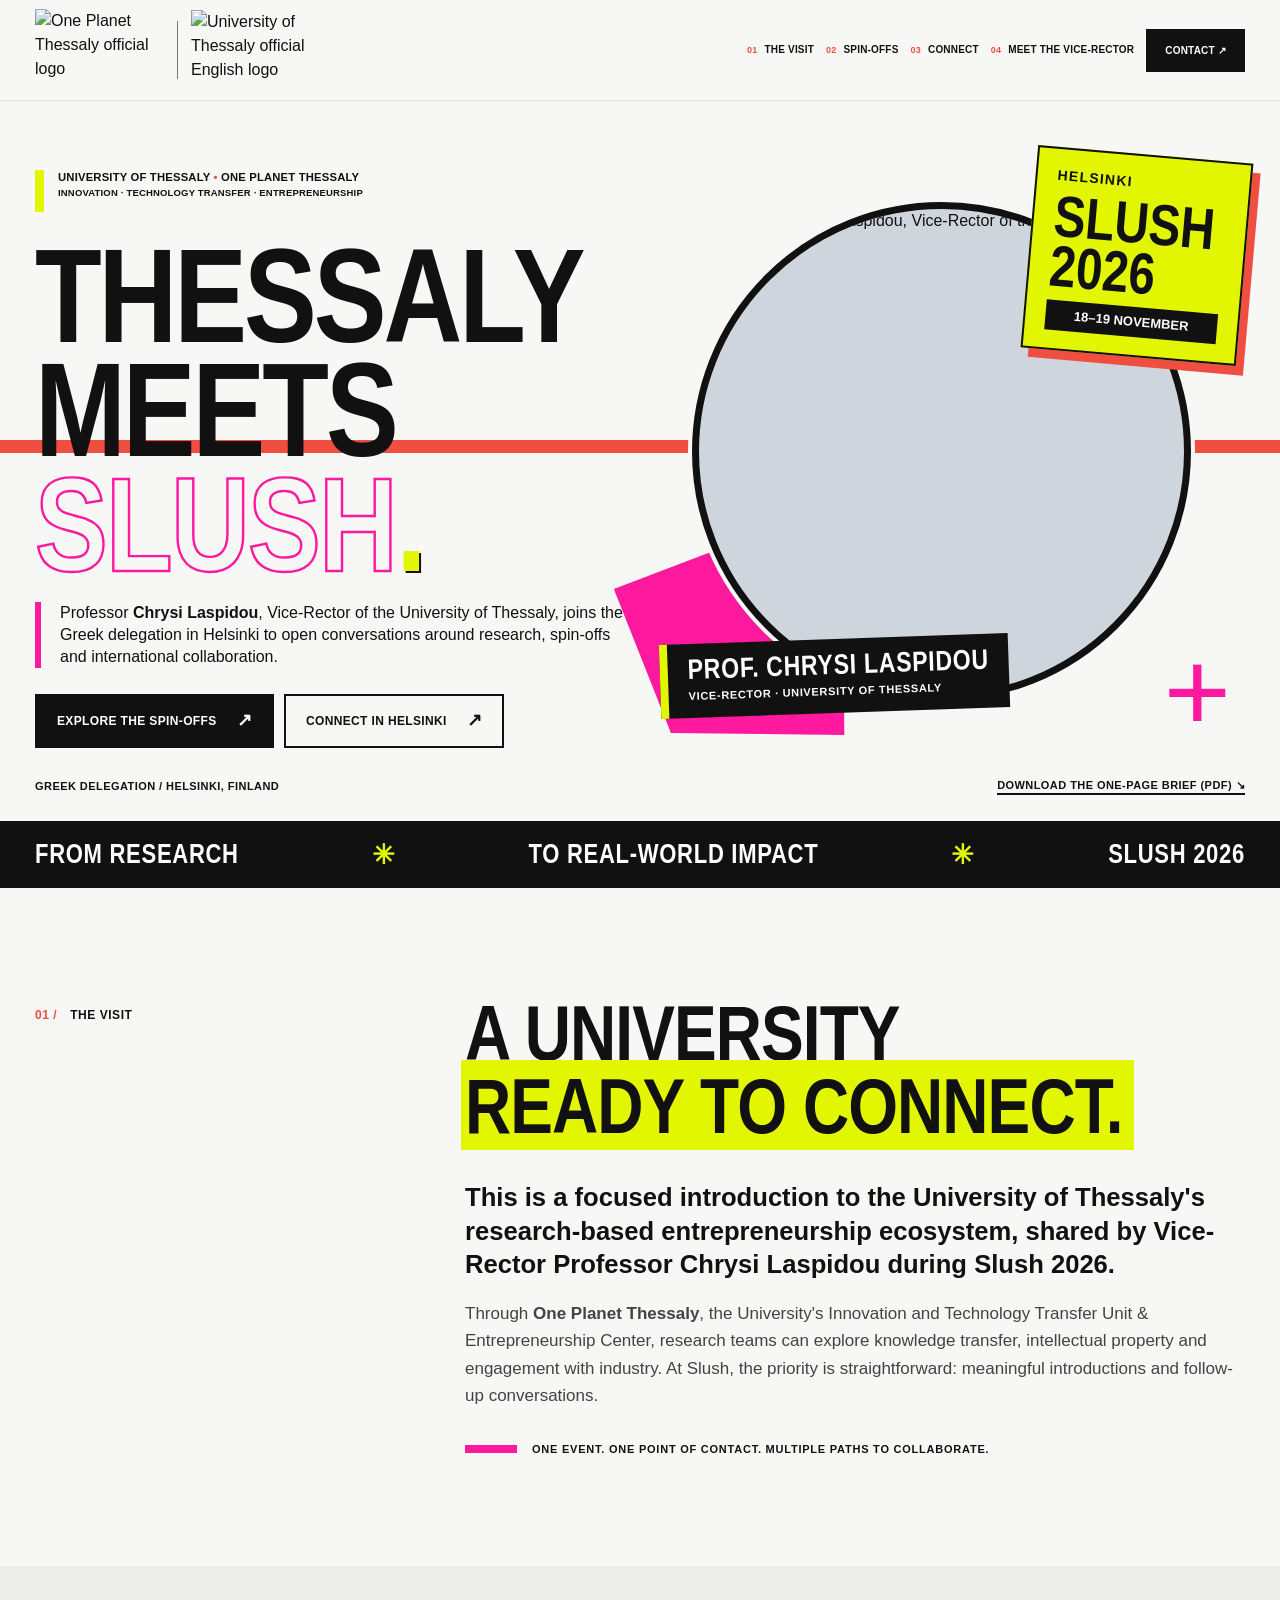
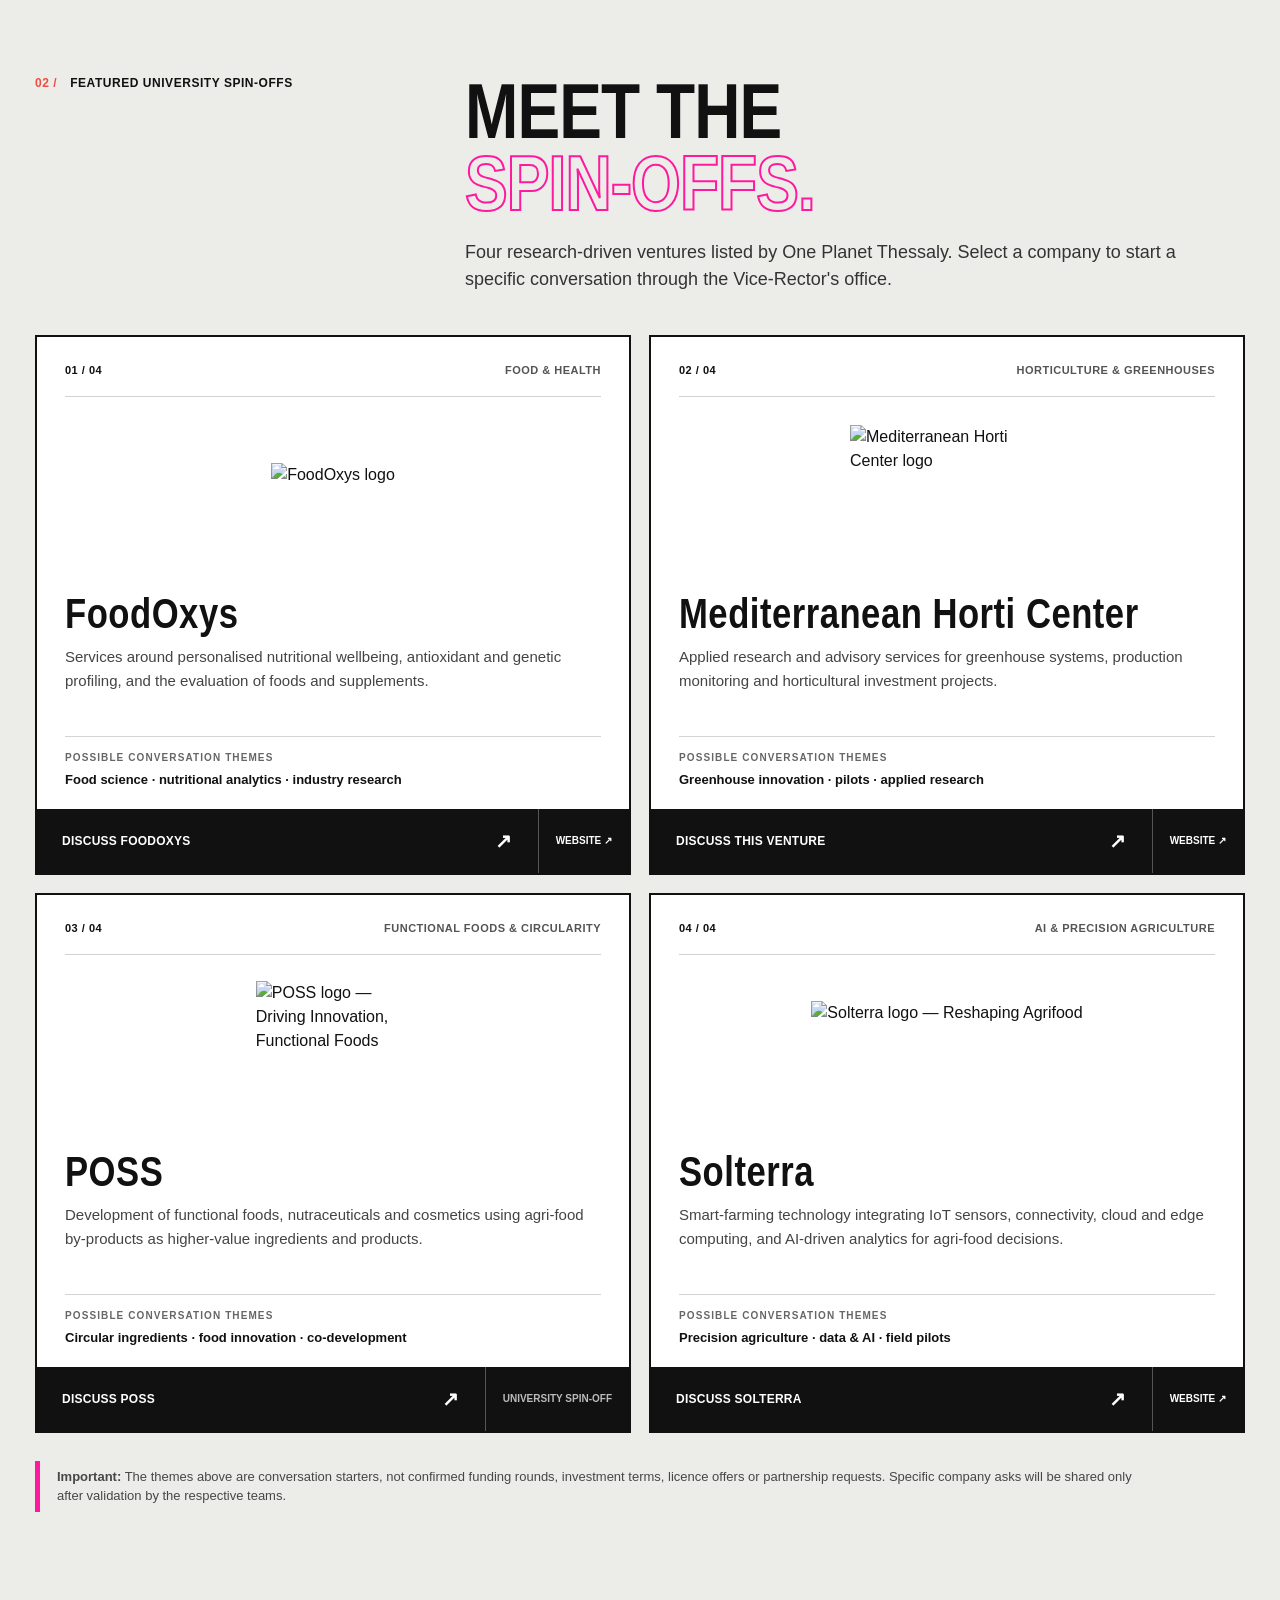
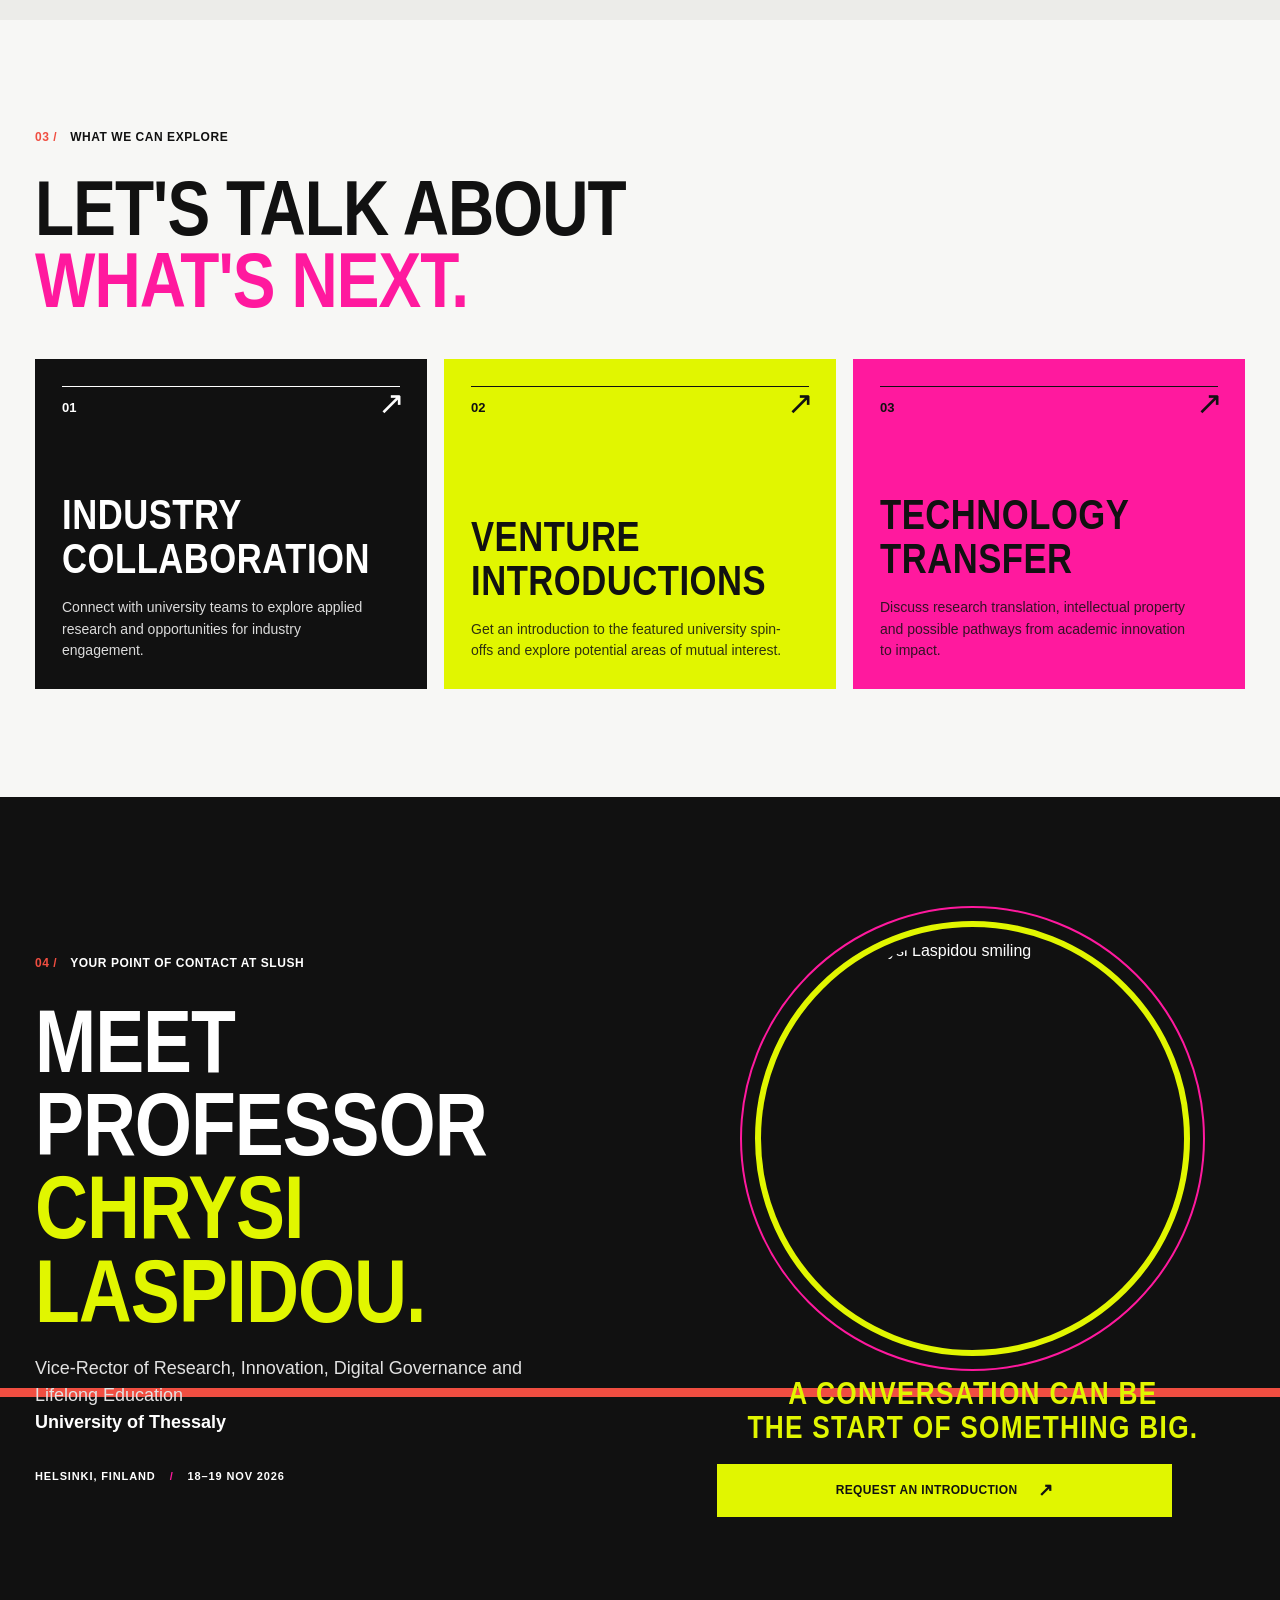
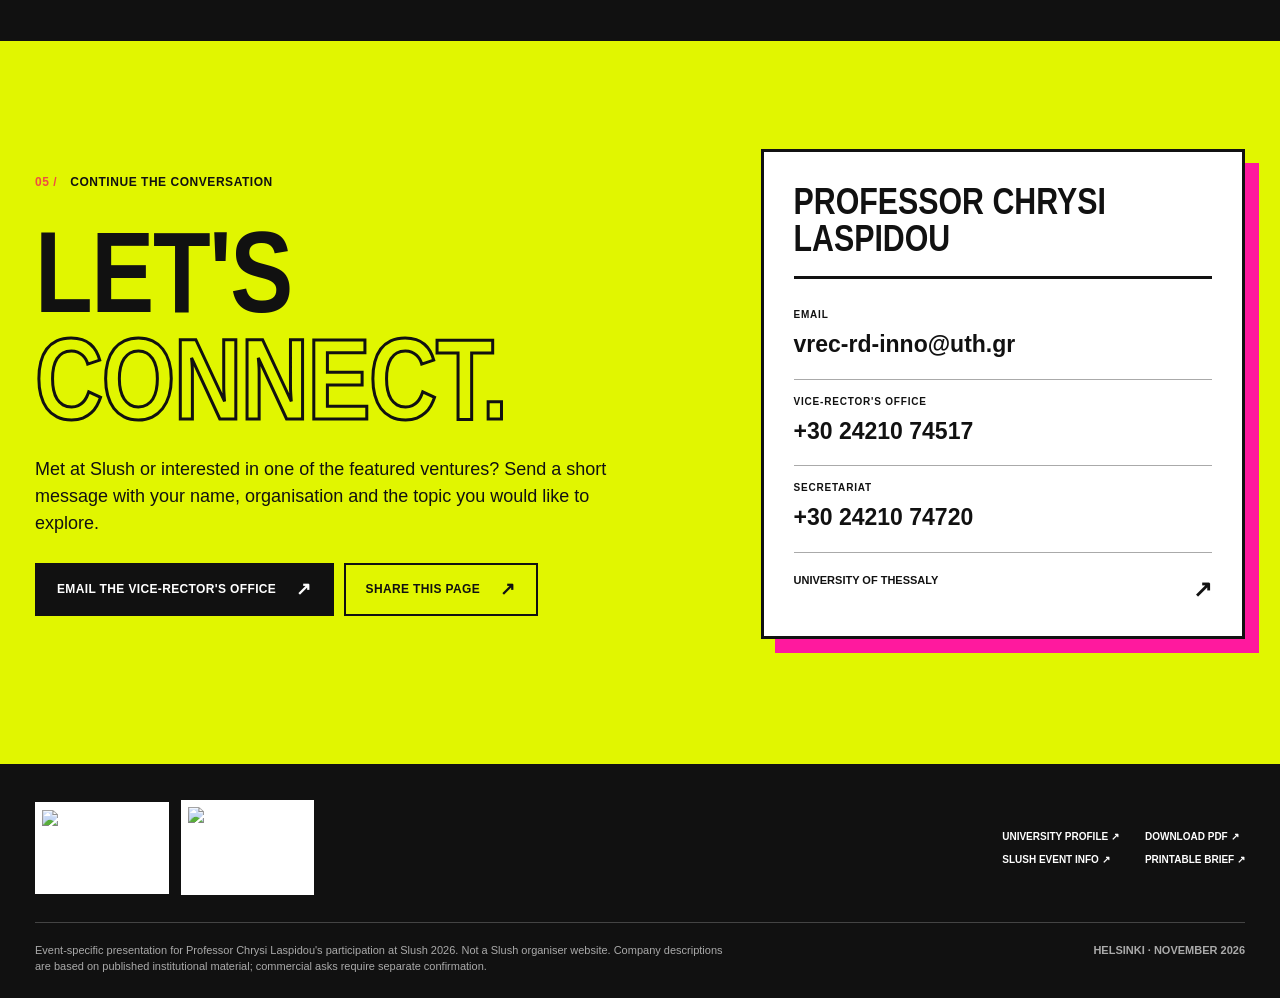
==== index.html @ 059db761 "Add files via upload" ====
<!doctype html>
<html lang="en">
<head>
  <meta charset="utf-8">
  <meta name="viewport" content="width=device-width, initial-scale=1">
  <meta name="theme-color" content="#f7f7f5">
  <meta name="description" content="Meet Professor Chrysi Laspidou, Vice-Rector of the University of Thessaly, at Slush 2026 in Helsinki. Explore four University of Thessaly research spin-offs and start a conversation.">
  <meta property="og:type" content="website">
  <meta property="og:title" content="Professor Chrysi Laspidou at Slush 2026 | University of Thessaly">
  <meta property="og:description" content="A personal, event-specific showcase of University of Thessaly research spin-offs, presented by Professor Chrysi Laspidou at Slush Helsinki, 18–19 November 2026.">
  <meta property="og:locale" content="en_GB">
  <!-- GitHub Pages organization site: laspidou-slush.github.io -->
  <link rel="canonical" href="https://laspidou-slush.github.io/">
  <meta property="og:url" content="https://laspidou-slush.github.io/">
  <meta property="og:image" content="https://laspidou-slush.github.io/assets/social-preview.jpg">
  <meta property="og:image:alt" content="One Planet Thessaly at Slush 2026 — Professor Chrysi Laspidou">
  <meta name="twitter:image" content="https://laspidou-slush.github.io/assets/social-preview.jpg">
  <meta name="twitter:card" content="summary_large_image">
  <link rel="icon" type="image/png" href="assets/oneplanet-official.png">
  <link rel="stylesheet" href="styles.css">
  <title>Professor Chrysi Laspidou at Slush 2026 · University of Thessaly</title>
</head>
<body>
  <a class="skip-link" href="#main">Skip to content</a>
  <div class="site-shell" id="top">
    <header class="masthead">
      <div class="site-container masthead-inner">
        <a class="oneplanet-brand" href="#top" aria-label="One Planet Thessaly — top of page">
          <img src="assets/oneplanet-official.png" width="252" height="160" alt="One Planet Thessaly official logo">
        </a>
        <div class="masthead-divider" aria-hidden="true"></div>
        <a class="university-brand" href="https://www.uth.gr/en" target="_blank" rel="noopener noreferrer" aria-label="University of Thessaly, opens official website in a new tab">
          <img src="assets/uth-official-english.png" width="1446" height="976" alt="University of Thessaly official English logo">
        </a>
        <button class="nav-toggle" type="button" aria-expanded="false" aria-controls="primary-nav" aria-label="Open navigation"><span></span><span></span><span></span></button>
        <nav class="primary-nav" id="primary-nav" aria-label="Main navigation">
          <a href="#welcome"><small>01</small> THE VISIT</a>
          <a href="#spin-offs"><small>02</small> SPIN-OFFS</a>
          <a href="#conversations"><small>03</small> CONNECT</a>
          <a href="#vice-rector"><small>04</small> MEET THE VICE-RECTOR</a>
          <a class="nav-contact" href="#contact">CONTACT <span aria-hidden="true">↗</span></a>
        </nav>
      </div>
    </header>

    <main id="main">
      <section class="hero" id="welcome" aria-labelledby="hero-title">
        <div class="hero-line" aria-hidden="true"></div>
        <div class="site-container hero-content">
          <div class="hero-copy">
            <div class="micro-heading"><span class="micro-bar" aria-hidden="true"></span><span>UNIVERSITY OF THESSALY <b>•</b> ONE PLANET THESSALY<br><em>INNOVATION · TECHNOLOGY TRANSFER · ENTREPRENEURSHIP</em></span></div>
            <h1 id="hero-title"><span>THESSALY</span><span>MEETS</span><span class="outline-word">SLUSH<span class="punctuation">.</span></span></h1>
            <div class="hero-underheadline">
              <p>Professor <strong>Chrysi Laspidou</strong>, Vice-Rector of the University of Thessaly, joins the Greek delegation in Helsinki to open conversations around research, spin-offs and international collaboration.</p>
            </div>
            <div class="hero-actions">
              <a href="#spin-offs" class="action-button action-dark">EXPLORE THE SPIN-OFFS <span aria-hidden="true">↗</span></a>
              <a href="#contact" class="action-button action-outline">CONNECT IN HELSINKI <span aria-hidden="true">↗</span></a>
            </div>
          </div>
          <div class="hero-visual">
            <div class="hero-shape-magenta" aria-hidden="true"></div>
            <div class="portrait-ring">
              <img src="assets/prof-chrysi-laspidou-4x.webp" width="1148" height="1148" fetchpriority="high" alt="Professor Chrysi Laspidou, Vice-Rector of the University of Thessaly">
            </div>
            <div class="event-sticker"><span>HELSINKI</span><strong>SLUSH<br>2026</strong><b>18–19 NOVEMBER</b></div>
            <div class="professor-label"><span>PROF. CHRYSI LASPIDOU</span><small>VICE-RECTOR · UNIVERSITY OF THESSALY</small></div>
            <div class="pink-cross" aria-hidden="true">+</div>
          </div>
        </div>
        <div class="site-container hero-bottomline"><span>GREEK DELEGATION / HELSINKI, FINLAND</span><a href="assets/event-brief.pdf" download="Laspidou-Slush-2026-Event-Brief.pdf">DOWNLOAD THE ONE-PAGE BRIEF (PDF) <span aria-hidden="true">↘</span></a></div>
      </section>

      <div class="marquee" aria-label="From university research to global conversations">
        <div class="site-container marquee-inner"><span>FROM RESEARCH</span><span class="marquee-star" aria-hidden="true">✳</span><span>TO REAL-WORLD IMPACT</span><span class="marquee-star" aria-hidden="true">✳</span><span>SLUSH 2026</span></div>
      </div>

      <section class="section intro-section" aria-labelledby="introduction-heading">
        <div class="site-container intro-grid">
          <div class="section-label"><span class="number">01 /</span><span>THE VISIT</span></div>
          <div class="intro-body">
            <h2 id="introduction-heading">A UNIVERSITY<br><span class="accent-highlight">READY TO CONNECT.</span></h2>
            <p class="big-copy">This is a focused introduction to the University of Thessaly's research-based entrepreneurship ecosystem, shared by Vice-Rector Professor Chrysi Laspidou during <strong>Slush 2026</strong>.</p>
            <p>Through <strong>One Planet Thessaly</strong>, the University's Innovation and Technology Transfer Unit &amp; Entrepreneurship Center, research teams can explore knowledge transfer, intellectual property and engagement with industry. At Slush, the priority is straightforward: meaningful introductions and follow-up conversations.</p>
            <div class="intro-signature"><span class="signature-line"></span><span>ONE EVENT. ONE POINT OF CONTACT. MULTIPLE PATHS TO COLLABORATE.</span></div>
          </div>
        </div>
      </section>

      <section class="section portfolio-section" id="spin-offs" aria-labelledby="portfolio-title">
        <div class="site-container">
          <div class="section-heading"><div class="section-label"><span class="number">02 /</span><span>FEATURED UNIVERSITY SPIN-OFFS</span></div><div><h2 id="portfolio-title">MEET THE<br><span class="outlined-pink">SPIN-OFFS.</span></h2><p>Four research-driven ventures listed by One Planet Thessaly. Select a company to start a specific conversation through the Vice-Rector's office.</p></div></div>
          <div class="venture-grid">
            <article class="venture-card card-foodoxys">
              <div class="venture-top"><span>01 / 04</span><span>FOOD &amp; HEALTH</span></div>
              <div class="venture-logo"><img src="assets/foodoxys.png" alt="FoodOxys logo" loading="lazy" width="1000" height="607"></div>
              <div class="venture-text"><h3>FoodOxys</h3><p>Services around personalised nutritional wellbeing, antioxidant and genetic profiling, and the evaluation of foods and supplements.</p><div class="talk-label">POSSIBLE CONVERSATION THEMES</div><p class="talk-text">Food science · nutritional analytics · industry research</p></div>
              <div class="venture-links"><a href="mailto:vrec-rd-inno@uth.gr?subject=Slush%202026%20%7C%20FoodOxys%20conversation" class="venture-cta">DISCUSS FOODOXYS <span aria-hidden="true">↗</span></a><a href="https://www.foodoxys.com/" target="_blank" rel="noopener noreferrer" class="venture-external" aria-label="FoodOxys website, opens in a new tab">WEBSITE ↗</a></div>
            </article>
            <article class="venture-card card-mhc">
              <div class="venture-top"><span>02 / 04</span><span>HORTICULTURE &amp; GREENHOUSES</span></div>
              <div class="venture-logo"><img src="assets/mediterranean-horti-center.png" alt="Mediterranean Horti Center logo" loading="lazy" width="331" height="256"></div>
              <div class="venture-text"><h3>Mediterranean Horti Center</h3><p>Applied research and advisory services for greenhouse systems, production monitoring and horticultural investment projects.</p><div class="talk-label">POSSIBLE CONVERSATION THEMES</div><p class="talk-text">Greenhouse innovation · pilots · applied research</p></div>
              <div class="venture-links"><a href="mailto:vrec-rd-inno@uth.gr?subject=Slush%202026%20%7C%20Mediterranean%20Horti%20Center%20conversation" class="venture-cta">DISCUSS THIS VENTURE <span aria-hidden="true">↗</span></a><a href="https://medhorticenter.com/" target="_blank" rel="noopener noreferrer" class="venture-external" aria-label="Mediterranean Horti Center website, opens in a new tab">WEBSITE ↗</a></div>
            </article>
            <article class="venture-card card-poss">
              <div class="venture-top"><span>03 / 04</span><span>FUNCTIONAL FOODS &amp; CIRCULARITY</span></div>
              <div class="venture-logo"><img src="assets/poss.jpg" alt="POSS logo — Driving Innovation, Functional Foods" loading="lazy" width="1341" height="1346"></div>
              <div class="venture-text"><h3>POSS</h3><p>Development of functional foods, nutraceuticals and cosmetics using agri-food by-products as higher-value ingredients and products.</p><div class="talk-label">POSSIBLE CONVERSATION THEMES</div><p class="talk-text">Circular ingredients · food innovation · co-development</p></div>
              <div class="venture-links"><a href="mailto:vrec-rd-inno@uth.gr?subject=Slush%202026%20%7C%20POSS%20conversation" class="venture-cta">DISCUSS POSS <span aria-hidden="true">↗</span></a><span class="venture-external muted-label">UNIVERSITY SPIN-OFF</span></div>
            </article>
            <article class="venture-card card-solterra">
              <div class="venture-top"><span>04 / 04</span><span>AI &amp; PRECISION AGRICULTURE</span></div>
              <div class="venture-logo"><img src="assets/solterra.png" alt="Solterra logo — Reshaping Agrifood" loading="lazy" width="2048" height="871"></div>
              <div class="venture-text"><h3>Solterra</h3><p>Smart-farming technology integrating IoT sensors, connectivity, cloud and edge computing, and AI-driven analytics for agri-food decisions.</p><div class="talk-label">POSSIBLE CONVERSATION THEMES</div><p class="talk-text">Precision agriculture · data &amp; AI · field pilots</p></div>
              <div class="venture-links"><a href="mailto:vrec-rd-inno@uth.gr?subject=Slush%202026%20%7C%20Solterra%20conversation" class="venture-cta">DISCUSS SOLTERRA <span aria-hidden="true">↗</span></a><a href="https://solterra.gr/" target="_blank" rel="noopener noreferrer" class="venture-external" aria-label="Solterra website, opens in a new tab">WEBSITE ↗</a></div>
            </article>
          </div>
          <p class="portfolio-note"><strong>Important:</strong> The themes above are conversation starters, not confirmed funding rounds, investment terms, licence offers or partnership requests. Specific company asks will be shared only after validation by the respective teams.</p>
        </div>
      </section>

      <section class="section conversation-section" id="conversations" aria-labelledby="conversations-title">
        <div class="site-container">
          <div class="section-label"><span class="number">03 /</span><span>WHAT WE CAN EXPLORE</span></div>
          <h2 id="conversations-title">LET'S TALK ABOUT<br><span>WHAT'S NEXT.</span></h2>
          <div class="conversation-grid">
            <article class="conversation-card"><span class="conversation-index">01</span><div><h3>INDUSTRY<br>COLLABORATION</h3><p>Connect with university teams to explore applied research and opportunities for industry engagement.</p></div><span class="conversation-corner" aria-hidden="true">↗</span></article>
            <article class="conversation-card"><span class="conversation-index">02</span><div><h3>VENTURE<br>INTRODUCTIONS</h3><p>Get an introduction to the featured university spin-offs and explore potential areas of mutual interest.</p></div><span class="conversation-corner" aria-hidden="true">↗</span></article>
            <article class="conversation-card"><span class="conversation-index">03</span><div><h3>TECHNOLOGY<br>TRANSFER</h3><p>Discuss research translation, intellectual property and possible pathways from academic innovation to impact.</p></div><span class="conversation-corner" aria-hidden="true">↗</span></article>
          </div>
        </div>
      </section>

      <section class="section vice-section" id="vice-rector" aria-labelledby="vice-title">
        <div class="site-container vice-grid">
          <div class="vice-left"><div class="section-label"><span class="number">04 /</span><span>YOUR POINT OF CONTACT AT SLUSH</span></div><h2 id="vice-title">MEET<br>PROFESSOR<br><span>CHRYSI<br>LASPIDOU.</span></h2><p>Vice-Rector of Research, Innovation, Digital Governance and Lifelong Education<br><strong>University of Thessaly</strong></p><div class="vice-accent">HELSINKI, FINLAND <span> / </span> 18–19 NOV 2026</div></div>
          <div class="vice-right"><div class="vice-photo"><img src="assets/prof-chrysi-laspidou-4x.webp" alt="Professor Chrysi Laspidou smiling" loading="lazy" width="1148" height="1148"></div><div class="vice-caption">A CONVERSATION CAN BE<br>THE START OF SOMETHING BIG.</div><a class="action-button action-neon" href="mailto:vrec-rd-inno@uth.gr?subject=Slush%202026%20%7C%20Meeting%20with%20Professor%20Chrysi%20Laspidou">REQUEST AN INTRODUCTION <span aria-hidden="true">↗</span></a></div>
        </div>
      </section>

      <section class="section contact-section" id="contact" aria-labelledby="contact-title">
        <div class="site-container contact-layout"><div><div class="section-label"><span class="number">05 /</span><span>CONTINUE THE CONVERSATION</span></div><h2 id="contact-title">LET'S<br><span>CONNECT.</span></h2><p>Met at Slush or interested in one of the featured ventures? Send a short message with your name, organisation and the topic you would like to explore.</p><div class="contact-buttons"><a class="action-button action-dark" href="mailto:vrec-rd-inno@uth.gr?subject=Slush%202026%20%7C%20Follow-up%20with%20Professor%20Laspidou&amp;body=Hello%20Professor%20Laspidou%2C%0A%0AI%20would%20like%20to%20continue%20our%20conversation%20about%3A%0A%0AName%3A%0AOrganisation%3A%0A%0ABest%20regards%2C">EMAIL THE VICE-RECTOR'S OFFICE <span aria-hidden="true">↗</span></a><button class="action-button action-outline share-button" type="button">SHARE THIS PAGE <span aria-hidden="true">↗</span></button></div></div>
        <aside class="contact-card"><div class="contact-card-title">PROFESSOR CHRYSI LASPIDOU</div><div class="contact-detail"><span>EMAIL</span><a href="mailto:vrec-rd-inno@uth.gr">vrec-rd-inno@uth.gr</a></div><div class="contact-detail"><span>VICE-RECTOR'S OFFICE</span><a href="tel:+302421074517">+30 24210 74517</a></div><div class="contact-detail"><span>SECRETARIAT</span><a href="tel:+302421074720">+30 24210 74720</a></div><div class="contact-card-bottom">UNIVERSITY OF THESSALY <span>↗</span></div></aside></div>
      </section>
    </main>

    <footer class="site-footer">
      <div class="site-container footer-main"><div class="footer-brand"><a href="#top" aria-label="Back to top — One Planet Thessaly"><img src="assets/oneplanet-official.png" alt="One Planet Thessaly official logo" width="252" height="160"></a><a href="https://www.uth.gr/en" target="_blank" rel="noopener noreferrer" aria-label="University of Thessaly official website, opens in a new tab"><img src="assets/uth-official-english.png" alt="University of Thessaly official English logo" width="1446" height="976"></a></div><div class="footer-links"><a href="https://www.uth.gr/en/university/administration/rectorate-authorities" target="_blank" rel="noopener noreferrer">UNIVERSITY PROFILE ↗</a><a href="assets/event-brief.pdf" download="Laspidou-Slush-2026-Event-Brief.pdf">DOWNLOAD PDF ↗</a><a href="https://slush.org/event-info" target="_blank" rel="noopener noreferrer">SLUSH EVENT INFO ↗</a><a href="brief.html">PRINTABLE BRIEF ↗</a></div></div>
      <div class="site-container footer-bottom"><p>Event-specific presentation for Professor Chrysi Laspidou's participation at Slush 2026. Not a Slush organiser website. Company descriptions are based on published institutional material; commercial asks require separate confirmation.</p><span>HELSINKI · NOVEMBER 2026</span></div>
    </footer>
  </div>
  <div class="toast" role="status" aria-live="polite" aria-atomic="true"></div>
  <script src="script.js" defer></script>
</body>
</html>
---- styles.css ----
:root{
  --ink:#111;--paper:#f7f7f5;--white:#fff;--line:#d9d9d3;--muted:#545454;
  --neon:#e1f600;--pink:#ff199e;--coral:#f04e41;--teal:#66aea6;
  --heading:Impact,'Arial Narrow','Liberation Sans Narrow','Arial Black',sans-serif;
  --body:Arial,Helvetica,'Liberation Sans',sans-serif;--max:1430px;
}
*,*::before,*::after{box-sizing:border-box}
html{scroll-behavior:smooth;scroll-padding-top:100px}body{margin:0;background:var(--paper);color:var(--ink);font:16px/1.5 var(--body);-webkit-font-smoothing:antialiased}
img{max-width:100%;display:block}a{color:inherit}button{font:inherit;cursor:pointer}a,button{-webkit-tap-highlight-color:transparent}
a:focus-visible,button:focus-visible{outline:3px solid var(--pink);outline-offset:5px}::selection{background:var(--neon);color:var(--ink)}
.site-shell{overflow:hidden}.site-container{width:min(calc(100% - 88px),var(--max));margin-inline:auto}
.skip-link{position:fixed;top:-100px;left:18px;z-index:1000;padding:12px 20px;background:var(--neon);font-weight:800}.skip-link:focus{top:12px}
/* Brand / navigation */
.masthead{background:var(--paper);position:relative;z-index:20;border-bottom:1px solid rgba(17,17,17,.09)}
.masthead-inner{min-height:100px;display:flex;align-items:center;gap:22px}
.oneplanet-brand,.university-brand{text-decoration:none;display:flex;align-items:center;justify-content:center;flex:0 0 auto}
.oneplanet-brand img{width:150px;height:auto;max-height:98px;object-fit:contain}
.masthead-divider{height:58px;width:1px;background:#222;opacity:.6;margin:0 1px;flex:0 0 1px}
.university-brand img{width:136px;height:auto;max-height:98px;object-fit:contain}
.primary-nav{display:flex;align-items:center;justify-content:flex-end;gap:clamp(12px,1.4vw,27px);flex:1;margin-left:auto}.primary-nav a{text-decoration:none;white-space:nowrap;font-size:11px;font-weight:900;letter-spacing:.02em}.primary-nav a:hover{color:var(--pink)}.primary-nav a small{font-size:9px;color:var(--coral);margin-right:4px}.primary-nav .nav-contact{background:var(--ink);color:#fff;padding:14px 19px}.primary-nav .nav-contact:hover{background:var(--neon);color:var(--ink)}.nav-toggle{display:none}
/* Hero */
.hero{position:relative;min-height:700px;padding-top:34px;isolation:isolate}.hero-line{position:absolute;top:47%;left:0;right:0;height:13px;background:var(--coral);z-index:-1}
.hero-content{display:grid;grid-template-columns:minmax(0,1.03fr) minmax(0,.97fr);align-items:center;min-height:625px;position:relative}
.hero-copy{position:relative;z-index:3;align-self:start;padding-top:35px}.micro-heading{display:flex;align-items:flex-start;gap:14px;font-weight:900;line-height:1.3;font-size:clamp(10px,.88vw,14px);letter-spacing:.017em}.micro-heading em{font-size:clamp(9px,.74vw,12px);font-style:normal;font-weight:700}.micro-heading b{color:var(--coral)}.micro-bar{height:42px;background:var(--neon);width:9px;flex:0 0 9px}
h1,h2,h3,p{overflow-wrap:break-word}.hero h1{font:900 clamp(78px,10.5vw,175px)/.86 var(--heading);letter-spacing:-.023em;margin:25px 0 22px;text-transform:uppercase}.hero h1>span{display:block;white-space:nowrap}.hero .outline-word{-webkit-text-stroke:2.4px var(--pink);color:transparent;letter-spacing:-.013em}.hero .punctuation{-webkit-text-stroke:0;color:var(--neon);text-shadow:2px 2px 0 #111}
.hero-underheadline{max-width:590px;border-left:6px solid var(--pink);padding-left:19px;margin-top:22px}.hero-underheadline p{font-size:clamp(15px,1.25vw,20px);line-height:1.37;margin:0;font-weight:500}.hero-underheadline strong{font-weight:900}
.hero-actions{display:flex;gap:10px;flex-wrap:wrap;margin:26px 0 20px}.action-button{text-decoration:none;border:2px solid var(--ink);background:transparent;color:var(--ink);padding:14px 20px;display:inline-flex;gap:20px;align-items:center;justify-content:space-between;font-size:12px;line-height:1.2;letter-spacing:.03em;font-weight:900;min-height:51px;text-align:left;transition:transform .16s ease,background .16s ease,color .16s ease}.action-button:hover{transform:translateY(-2px)}.action-button>span{font-size:18px}.action-dark{background:var(--ink);color:white}.action-dark:hover{background:var(--neon);color:var(--ink)}.action-outline:hover{background:var(--neon)}.action-neon{background:var(--neon);color:var(--ink);border-color:var(--neon)}.action-neon:hover{background:#fff}
.hero-visual{position:relative;height:600px;align-self:center;display:flex;align-items:center;justify-content:center;min-width:0;margin-left:-32px}.portrait-ring{width:clamp(360px,39vw,590px);height:clamp(360px,39vw,590px);border-radius:50%;border:7px solid var(--ink);background:#cfd5dc;position:relative;overflow:hidden;z-index:2;box-shadow:0 0 0 4px var(--paper)}.portrait-ring img{width:100%;height:100%;object-fit:cover;object-position:center 40%;}
.hero-shape-magenta{position:absolute;background:var(--pink);height:230px;width:240px;bottom:0;left:-14px;clip-path:polygon(0 20%,100% 0,84% 100%,13% 86%);transform:rotate(-10deg);z-index:0}.event-sticker{position:absolute;z-index:4;right:-24px;top:3px;background:var(--neon);color:var(--ink);padding:16px 20px 18px;transform:rotate(5deg);border:2px solid var(--ink);box-shadow:8px 9px 0 var(--coral);min-width:216px}.event-sticker>span{display:block;font-size:14px;letter-spacing:.09em;font-weight:900}.event-sticker strong{font:900 58px/.87 var(--heading);letter-spacing:0;display:block;margin:4px 0 9px}.event-sticker>b{font:900 13px/1.2 var(--body);background:var(--ink);color:#fff;padding:7px 9px;display:block;text-align:center}
.professor-label{position:absolute;z-index:5;left:22px;bottom:39px;background:var(--ink);color:#fff;padding:11px 20px 13px;transform:rotate(-2deg);border-left:8px solid var(--neon);max-width:calc(100% - 10px)}.professor-label span{font:900 clamp(20px,2.2vw,32px)/1 var(--heading);letter-spacing:.025em;display:block}.professor-label small{display:block;font-size:11px;letter-spacing:.06em;font-weight:800;margin-top:5px}.pink-cross{position:absolute;z-index:3;bottom:2px;right:14px;color:var(--pink);font-size:115px;line-height:1;font-weight:200}
.hero-bottomline{padding:9px 0 26px;display:flex;justify-content:space-between;gap:20px;align-items:center;font-size:11px;font-weight:900;letter-spacing:.04em}.hero-bottomline a{text-decoration:none;border-bottom:2px solid var(--ink)}.hero-bottomline a:hover{color:var(--pink);border-color:var(--pink)}
.marquee{background:var(--ink);color:#fff}.marquee-inner{display:flex;align-items:center;justify-content:space-between;gap:25px;padding-block:20px;font:900 clamp(15px,2.1vw,29px)/1 var(--heading);letter-spacing:.026em;white-space:nowrap}.marquee-star{color:var(--neon);font-size:27px}
/* Common sections */
.section{padding:108px 0;scroll-margin-top:20px}.section-label{display:flex;align-items:baseline;gap:13px;font-size:12px;font-weight:900;letter-spacing:.045em}.section-label .number{color:var(--coral)}h2{font:900 clamp(50px,6.1vw,98px)/.93 var(--heading);letter-spacing:-.012em;margin:0}h3{font:900 34px/1.04 var(--heading);letter-spacing:.012em;margin:0}.intro-grid{display:grid;grid-template-columns:1fr 2fr;gap:40px}.intro-section .section-label{padding-top:10px}.intro-body h2{margin-bottom:40px}.accent-highlight{display:inline;background:var(--neon);box-shadow:11px 0 0 var(--neon),-4px 0 0 var(--neon)}.intro-body p{font-size:17px;max-width:870px;margin:0 0 19px;color:#434343;line-height:1.6}.intro-body .big-copy{font-size:clamp(22px,2vw,32px);color:var(--ink);font-weight:700;line-height:1.3}.intro-signature{display:flex;gap:15px;align-items:center;margin-top:32px;font-weight:900;font-size:11px;letter-spacing:.07em}.signature-line{height:8px;width:52px;background:var(--pink);flex:0 0 52px}
/* Spin-offs */
.portfolio-section{background:#ecece9}.section-heading{display:grid;grid-template-columns:1fr 2fr;gap:40px;margin-bottom:42px}.section-heading h2{margin-bottom:20px}.outlined-pink{color:transparent;-webkit-text-stroke:2px var(--pink)}.section-heading p{font-size:18px;max-width:720px;color:#333;margin:0}
.venture-grid{display:grid;grid-template-columns:repeat(2,minmax(0,1fr));gap:18px}.venture-card{background:var(--white);border:2px solid var(--ink);padding:25px 28px 0;display:flex;flex-direction:column;min-width:0;position:relative;transition:transform .15s ease,box-shadow .15s ease}.venture-card:hover{transform:translateY(-4px);box-shadow:8px 8px 0 var(--neon)}.venture-top{display:flex;justify-content:space-between;gap:12px;font-size:11px;font-weight:900;letter-spacing:.045em;padding-bottom:18px;border-bottom:1px solid #d2d2d2}.venture-top span:last-child{color:var(--muted);text-align:right}.venture-logo{height:170px;display:grid;place-items:center;margin:18px 0 6px;background:#fff;overflow:hidden}.venture-logo img{object-fit:contain;max-height:142px;max-width:77%;width:auto;height:auto}.card-foodoxys .venture-logo img{max-width:69%;max-height:150px}.card-mhc .venture-logo img{max-width:56%;max-height:150px}.card-poss .venture-logo img{max-width:42%;max-height:155px}.card-solterra .venture-logo img{max-width:85%;max-height:147px}.venture-text{flex:1}.venture-text h3{font-size:clamp(27px,3.3vw,45px);margin-bottom:10px}.venture-text>p{font-size:15px;color:#444;line-height:1.58;max-width:600px;min-height:72px;margin:0 0 19px}.talk-label{font-size:10px;font-weight:900;letter-spacing:.11em;padding-top:13px;border-top:1px solid #d4d4d4;color:#666}.venture-text .talk-text{min-height:0;color:#111;font-weight:800;font-size:13px;margin:5px 0 18px}.venture-links{display:flex;align-items:stretch;margin:0 -28px;background:var(--ink);color:#fff;min-height:60px}.venture-links a{text-decoration:none}.venture-cta{display:flex;justify-content:space-between;align-items:center;flex:1;padding:17px 25px;font-size:12px;letter-spacing:.02em;font-weight:900}.venture-cta:hover{background:var(--neon);color:var(--ink)}.venture-cta span{font-size:20px}.venture-external{font-size:10px;font-weight:900;display:grid;place-items:center;padding:0 17px;border-left:1px solid #555;white-space:nowrap}.venture-external:hover{background:var(--pink);color:#fff}.muted-label{color:#bbb}.portfolio-note{font-size:13px;border-left:5px solid var(--pink);padding:6px 0 6px 17px;margin:28px 0 0;max-width:1100px;color:#474747}
/* Areas to connect */
.conversation-section{background:var(--paper)}.conversation-section h2{margin:25px 0 43px}.conversation-section h2 span{color:var(--pink)}.conversation-grid{display:grid;grid-template-columns:repeat(3,minmax(0,1fr));gap:17px}.conversation-card{position:relative;min-height:330px;background:#111;color:#fff;padding:27px;display:flex;flex-direction:column;justify-content:space-between;overflow:hidden}.conversation-card:nth-child(2){background:var(--neon);color:#111}.conversation-card:nth-child(3){background:var(--pink);color:#111}.conversation-index{font-size:13px;font-weight:900;border-top:1px solid currentColor;padding-top:11px;display:block}.conversation-card h3{font-size:clamp(28px,3.3vw,49px);margin-bottom:17px}.conversation-card p{font-size:14px;line-height:1.55;max-width:320px;margin:0;opacity:.85}.conversation-corner{position:absolute;right:22px;top:20px;font-size:32px}
/* Vice-Rector feature */
.vice-section{background:#111;color:#fff;position:relative}.vice-section:before{content:"";position:absolute;left:-10%;top:70%;width:120%;height:9px;background:var(--coral);pointer-events:none}.vice-grid{position:relative;display:grid;grid-template-columns:1.15fr 1fr;gap:40px;align-items:center}.vice-left{position:relative;z-index:3}.vice-left h2{font-size:clamp(67px,7vw,116px);margin:26px 0 24px}.vice-left h2 span{color:var(--neon)}.vice-left>p{font-size:18px;line-height:1.5;max-width:540px;color:#e2e2e2}.vice-left>p strong{color:#fff}.vice-accent{margin-top:32px;font-weight:900;font-size:11px;letter-spacing:.08em}.vice-accent span{color:var(--pink);padding:0 10px}.vice-right{position:relative;display:flex;flex-direction:column;align-items:center;gap:20px;padding:16px}.vice-photo{position:relative;border:6px solid var(--neon);padding:12px;width:clamp(300px,34vw,470px);height:clamp(300px,34vw,470px);border-radius:50%}.vice-photo:before{position:absolute;content:"";inset:-21px;border:2px solid var(--pink);border-radius:50%}.vice-photo img{height:100%;width:100%;object-fit:cover;border-radius:50%}.vice-caption{text-align:center;font:900 clamp(20px,2.7vw,32px)/1.06 var(--heading);color:var(--neon);letter-spacing:.04em}.vice-right .action-button{align-self:stretch;justify-content:center;max-width:455px;width:100%}
/* Contact / footer */
.contact-section{background:var(--neon);padding-bottom:125px}.contact-layout{display:grid;grid-template-columns:1.15fr .85fr;gap:70px;align-items:center}.contact-section h2{margin:26px 0 25px;font-size:clamp(80px,9vw,150px)}.contact-section h2 span{-webkit-text-stroke:3px var(--ink);color:transparent}.contact-section p{font-size:18px;max-width:620px;margin:0 0 26px}.contact-buttons{display:flex;flex-wrap:wrap;gap:10px}.contact-buttons .action-button{background:var(--neon)}.contact-buttons .action-dark{background:var(--ink)}.contact-card{background:#fff;border:3px solid #111;padding:30px;box-shadow:14px 14px 0 var(--pink)}.contact-card-title{font:900 clamp(23px,3vw,37px)/1 var(--heading);border-bottom:3px solid var(--ink);padding-bottom:20px;margin-bottom:14px}.contact-detail{padding:14px 0 17px;border-bottom:1px solid #aaa}.contact-detail span{display:block;font-size:10px;letter-spacing:.08em;font-weight:900;margin-bottom:5px}.contact-detail a{font-size:clamp(16px,1.8vw,23px);font-weight:800;text-decoration:none;word-break:break-word}.contact-detail a:hover{text-decoration:underline;text-decoration-color:var(--pink)}.contact-card-bottom{margin-top:19px;font-size:11px;font-weight:900;display:flex;justify-content:space-between}.contact-card-bottom span{font-size:23px}
.site-footer{background:var(--ink);color:#fff;padding:36px 0 23px}.footer-main{display:flex;justify-content:space-between;gap:35px;padding-bottom:27px;border-bottom:1px solid #444}.footer-brand{display:flex;align-items:center;gap:12px}.footer-brand a{display:flex;align-items:center;justify-content:center;background:#fff;min-width:124px;min-height:92px;padding:7px}.footer-brand img{width:120px;height:auto;max-height:82px;object-fit:contain}.footer-brand a:last-child img{width:119px}.footer-links{display:grid;grid-template-columns:repeat(2,auto);gap:8px 26px;align-content:center}.footer-links a{font-size:10px;font-weight:800;text-decoration:none}.footer-links a:hover{color:var(--neon)}.footer-bottom{display:flex;justify-content:space-between;gap:30px;font-size:11px;line-height:1.45;color:#aaa;padding-top:20px}.footer-bottom p{margin:0;max-width:700px}.footer-bottom>span{white-space:nowrap;font-weight:800}.toast{position:fixed;left:50%;bottom:18px;transform:translate(-50%,100px);opacity:0;pointer-events:none;z-index:99;background:var(--ink);color:#fff;padding:12px 24px;font-weight:800;border:2px solid var(--neon);transition:transform .18s,opacity .18s;font-size:14px}.toast.visible{opacity:1;transform:translate(-50%,0)}
/* Responsive navigation & layouts */
@media (max-width:1360px){.site-container{width:min(calc(100% - 70px),var(--max))}.masthead-inner{gap:12px}.oneplanet-brand img{width:129px}.university-brand img{width:119px}.primary-nav{gap:12px}.primary-nav a{font-size:10px}.hero h1{font-size:clamp(74px,10.4vw,147px)}.hero-visual{margin-left:-20px}.event-sticker{right:0}}
@media (max-width:1100px){.masthead-inner{min-height:91px}.oneplanet-brand img{width:126px}.university-brand img{width:118px}.university-brand{margin-right:auto}.nav-toggle{display:flex;width:47px;height:44px;justify-content:center;flex-direction:column;gap:6px;border:2px solid var(--ink);background:var(--neon);align-items:center;order:5}.nav-toggle span{height:2px;width:24px;background:var(--ink)}.primary-nav{display:none;position:absolute;top:100%;left:0;right:0;background:var(--paper);border-bottom:3px solid var(--ink);padding:14px 35px 24px;box-shadow:0 12px 17px rgba(0,0,0,.08)}.primary-nav.is-open{display:flex;flex-direction:column;align-items:stretch;gap:0}.primary-nav a{padding:13px 0;border-bottom:1px solid #d7d7d3;font-size:13px}.primary-nav .nav-contact{margin-top:12px;text-align:center}.hero-content{grid-template-columns:1.06fr .94fr}.hero h1{font-size:clamp(67px,9.5vw,107px)}.hero-visual{height:530px;margin-left:-35px}.portrait-ring{width:clamp(350px,40vw,450px);height:clamp(350px,40vw,450px)}.event-sticker{right:-12px;top:9px;min-width:170px}.event-sticker strong{font-size:46px}.professor-label{left:-12px;bottom:22px}.intro-grid,.section-heading{grid-template-columns:1fr 2.2fr}.contact-layout{gap:35px}.venture-logo{height:148px}}
@media (max-width:800px){.site-container{width:min(calc(100% - 42px),var(--max))}.hero{padding-top:20px}.hero-content{grid-template-columns:1fr;min-height:0}.hero-copy{padding-top:20px}.hero h1{font-size:clamp(79px,13.2vw,145px)}.hero-underheadline{max-width:660px}.hero-visual{min-height:530px;margin:0;justify-content:center;height:auto}.portrait-ring{width:min(66vw,490px);height:min(66vw,490px)}.event-sticker{right:clamp(2px,10vw,65px);top:13px}.professor-label{left:8%;bottom:25px}.hero-shape-magenta{left:4%;bottom:1%}.pink-cross{right:3%}.hero-bottomline{padding-top:17px}.marquee-inner{justify-content:center;gap:18px}.marquee-inner>span:last-child,.marquee-inner>span:nth-last-child(2){display:none}.section{padding:78px 0}.intro-grid,.section-heading{grid-template-columns:1fr;gap:26px}.intro-body h2{margin-bottom:24px}.venture-grid{grid-template-columns:1fr 1fr}.venture-card{padding:20px 18px 0}.venture-links{margin:0 -18px}.venture-cta{padding:12px 11px;font-size:10px}.venture-external{font-size:9px;padding:0 10px}.venture-logo{height:130px}.venture-logo img{max-height:110px}.venture-text h3{font-size:32px}.venture-text>p{min-height:100px;font-size:14px}.conversation-grid{grid-template-columns:1fr}.conversation-card{min-height:260px}.vice-grid{grid-template-columns:1fr;gap:25px}.vice-left h2{font-size:clamp(60px,10.5vw,99px)}.vice-right{padding-top:20px}.vice-photo{width:min(60vw,425px);height:min(60vw,425px)}.contact-layout{grid-template-columns:1fr;gap:38px}.contact-section h2{font-size:clamp(80px,13vw,120px)}.footer-main{flex-direction:column}}
@media (max-width:560px){.site-container{width:calc(100% - 32px)}.masthead-inner{min-height:83px;gap:8px}.oneplanet-brand img{width:98px;max-height:65px}.masthead-divider{height:40px;margin:0 1px}.university-brand{min-width:0}.university-brand img{width:87px;max-height:63px}.nav-toggle{height:38px;width:40px}.nav-toggle span{width:20px}.primary-nav{padding-inline:16px}.hero{padding-top:3px}.hero-line{top:68%}.micro-heading{font-size:10px;gap:10px}.micro-heading em{font-size:9px}.hero h1{font-size:clamp(62px,14vw,87px);margin:18px 0 22px;letter-spacing:-.033em}.hero .outline-word{-webkit-text-stroke:2px var(--pink)}.hero-underheadline{margin-top:15px;padding-left:12px;border-width:5px}.hero-underheadline p{font-size:15px}.hero-actions{display:grid;grid-template-columns:1fr;gap:9px}.action-button{padding:12px 15px;min-height:46px}.hero-visual{min-height:370px}.portrait-ring{width:min(79vw,370px);height:min(79vw,370px);border-width:5px}.event-sticker{right:-5px;top:7px;padding:10px;min-width:140px;box-shadow:5px 5px 0 var(--coral)}.event-sticker>span{font-size:10px}.event-sticker strong{font-size:35px}.event-sticker>b{font-size:10px;padding:5px}.professor-label{left:0;bottom:11px;max-width:95%;padding:8px 11px}.professor-label span{font-size:22px}.professor-label small{font-size:8px}.hero-shape-magenta{height:135px;width:140px;left:0;bottom:2%}.pink-cross{font-size:70px;right:0}.hero-bottomline{font-size:9px;align-items:flex-start;line-height:1.4}.marquee-inner{font-size:13px;padding-block:17px;gap:9px;justify-content:space-between}.marquee-star{font-size:16px}.section{padding:65px 0}.section-label{font-size:11px}.intro-body h2,.section-heading h2{font-size:clamp(48px,11vw,72px)}.intro-body .big-copy{font-size:22px}.intro-body p{font-size:15px}.section-heading p{font-size:15px}.venture-grid{grid-template-columns:1fr}.venture-logo{height:172px}.venture-logo img{max-height:140px}.venture-text h3{font-size:36px}.venture-text>p{min-height:0;font-size:15px}.venture-links{min-height:58px}.venture-cta{font-size:12px;padding:14px 15px}.conversation-section h2{font-size:58px}.conversation-card{min-height:260px}.vice-left h2{font-size:clamp(55px,12vw,78px)}.vice-left>p{font-size:15px}.vice-photo{width:min(77vw,340px);height:min(77vw,340px)}.vice-caption{font-size:24px}.contact-section{padding-bottom:83px}.contact-section h2{font-size:clamp(74px,16vw,108px)}.contact-section p{font-size:16px}.contact-buttons{display:grid}.contact-card{padding:20px;box-shadow:8px 8px 0 var(--pink)}.contact-card-title{font-size:30px}.contact-detail a{font-size:18px}.footer-brand{gap:9px}.footer-brand a{min-width:97px;min-height:76px;padding:5px}.footer-brand img{width:94px;max-height:66px}.footer-brand a:last-child img{width:88px}.footer-links{gap:13px;grid-template-columns:1fr 1fr}.footer-bottom{flex-direction:column;gap:15px}}
@media (max-width:360px){.oneplanet-brand img{width:86px}.university-brand img{width:78px}.masthead-inner{gap:6px}.hero h1{font-size:60px}.event-sticker{right:-9px}}
@media (prefers-reduced-motion:reduce){*,*::before,*::after{scroll-behavior:auto!important;transition-duration:0s!important;animation-duration:0s!important}}
@media print{.masthead,.hero-actions,.marquee,.venture-links,.contact-buttons,.site-footer,.toast{display:none!important}.site-container{width:100%}.section{padding:22px 0}.hero-content{display:block}.hero-visual{height:260px;min-height:260px}.portrait-ring{height:230px;width:230px}.event-sticker{display:none}.hero h1{font-size:68px}.venture-grid{display:grid;grid-template-columns:repeat(2,1fr)}.venture-card{break-inside:avoid}.venture-text>p{min-height:0}.conversation-section,.vice-section{background:#fff;color:#111}.vice-left h2 span,.vice-caption{color:#111}.contact-section{background:#fff}.contact-card{box-shadow:none}}
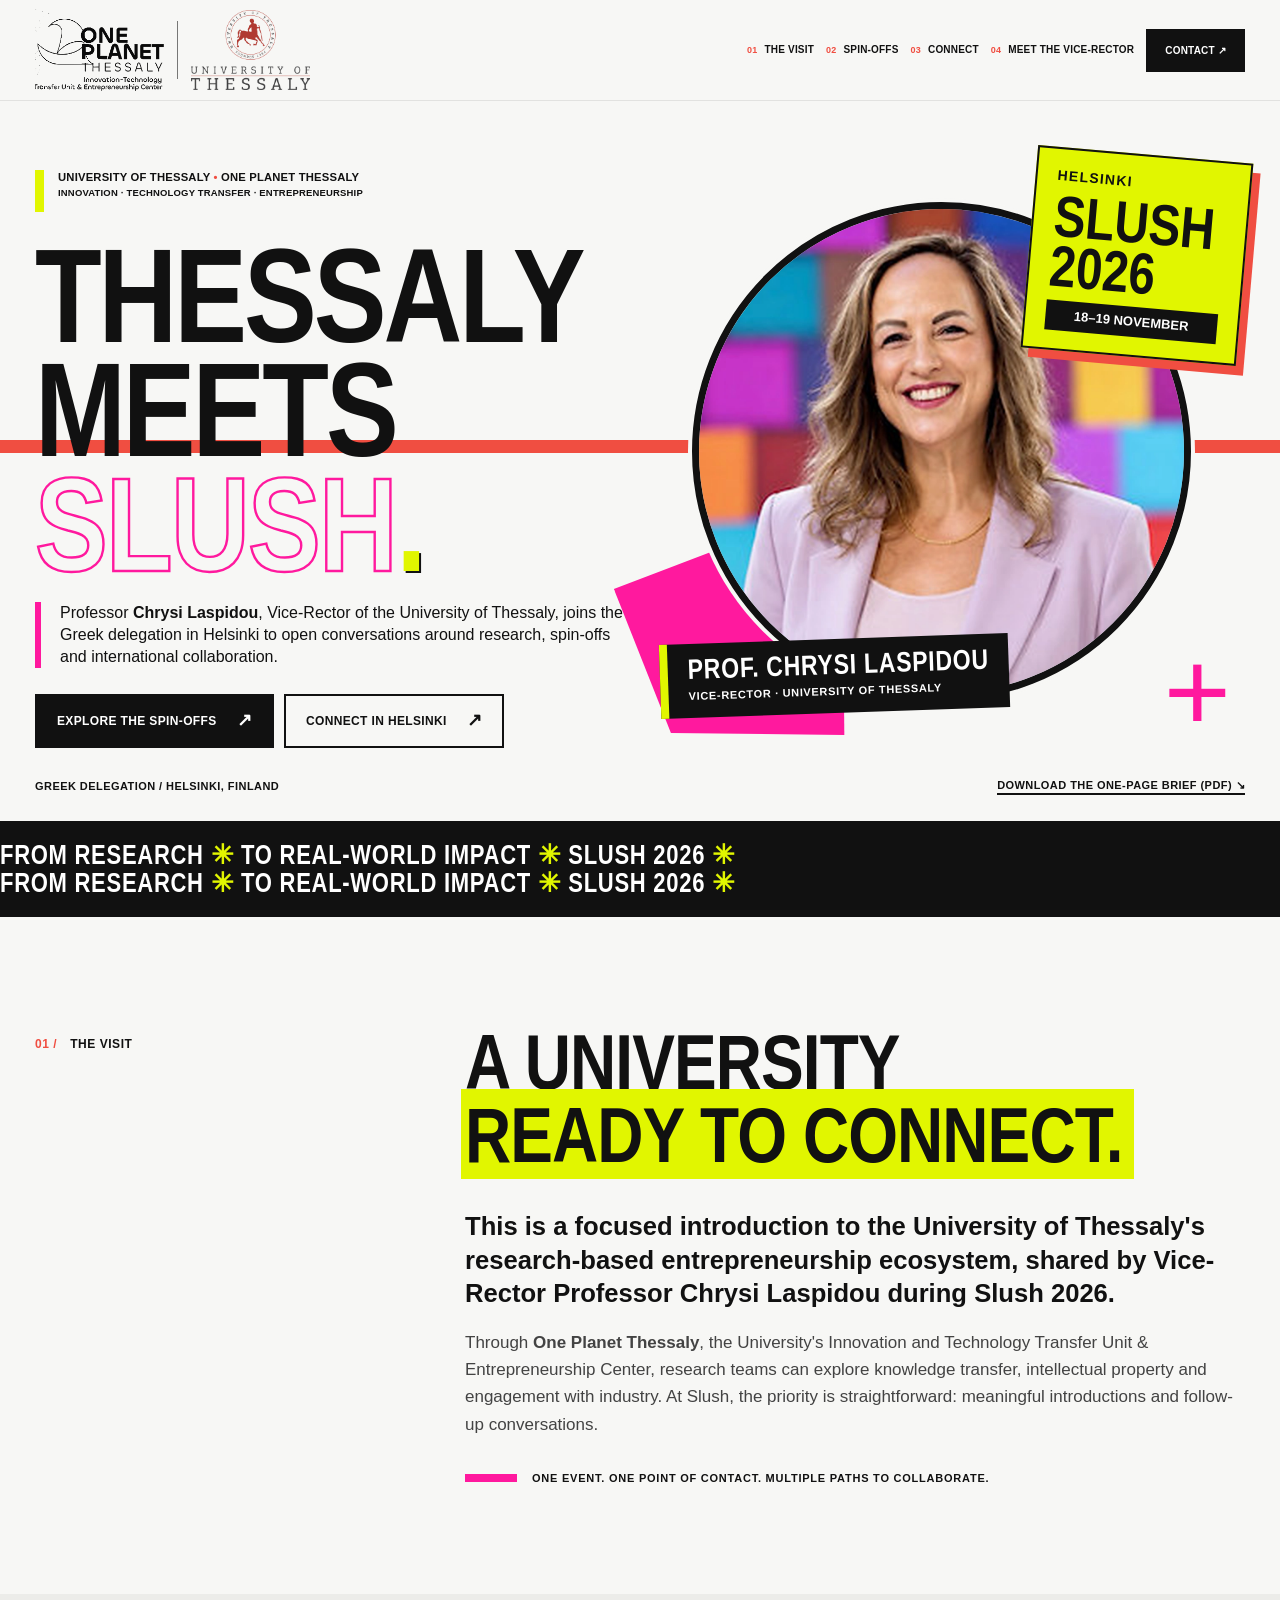
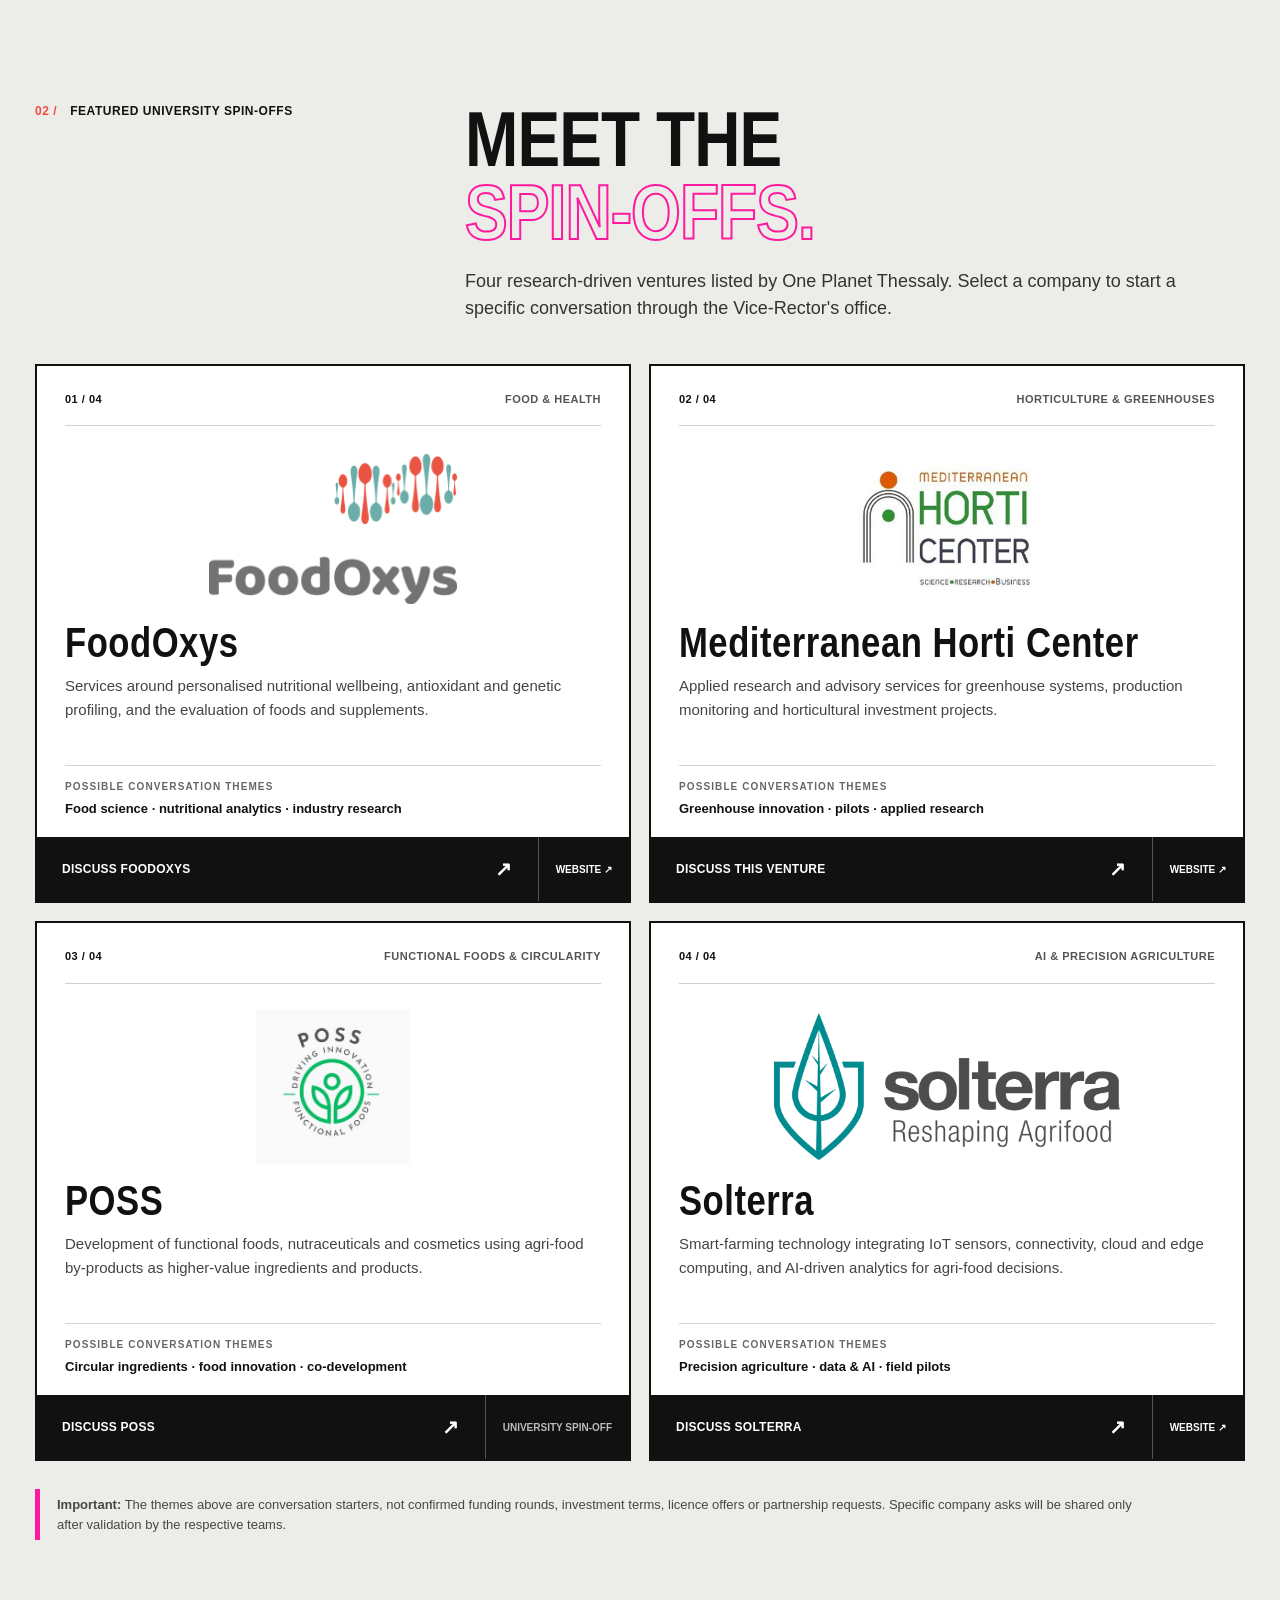
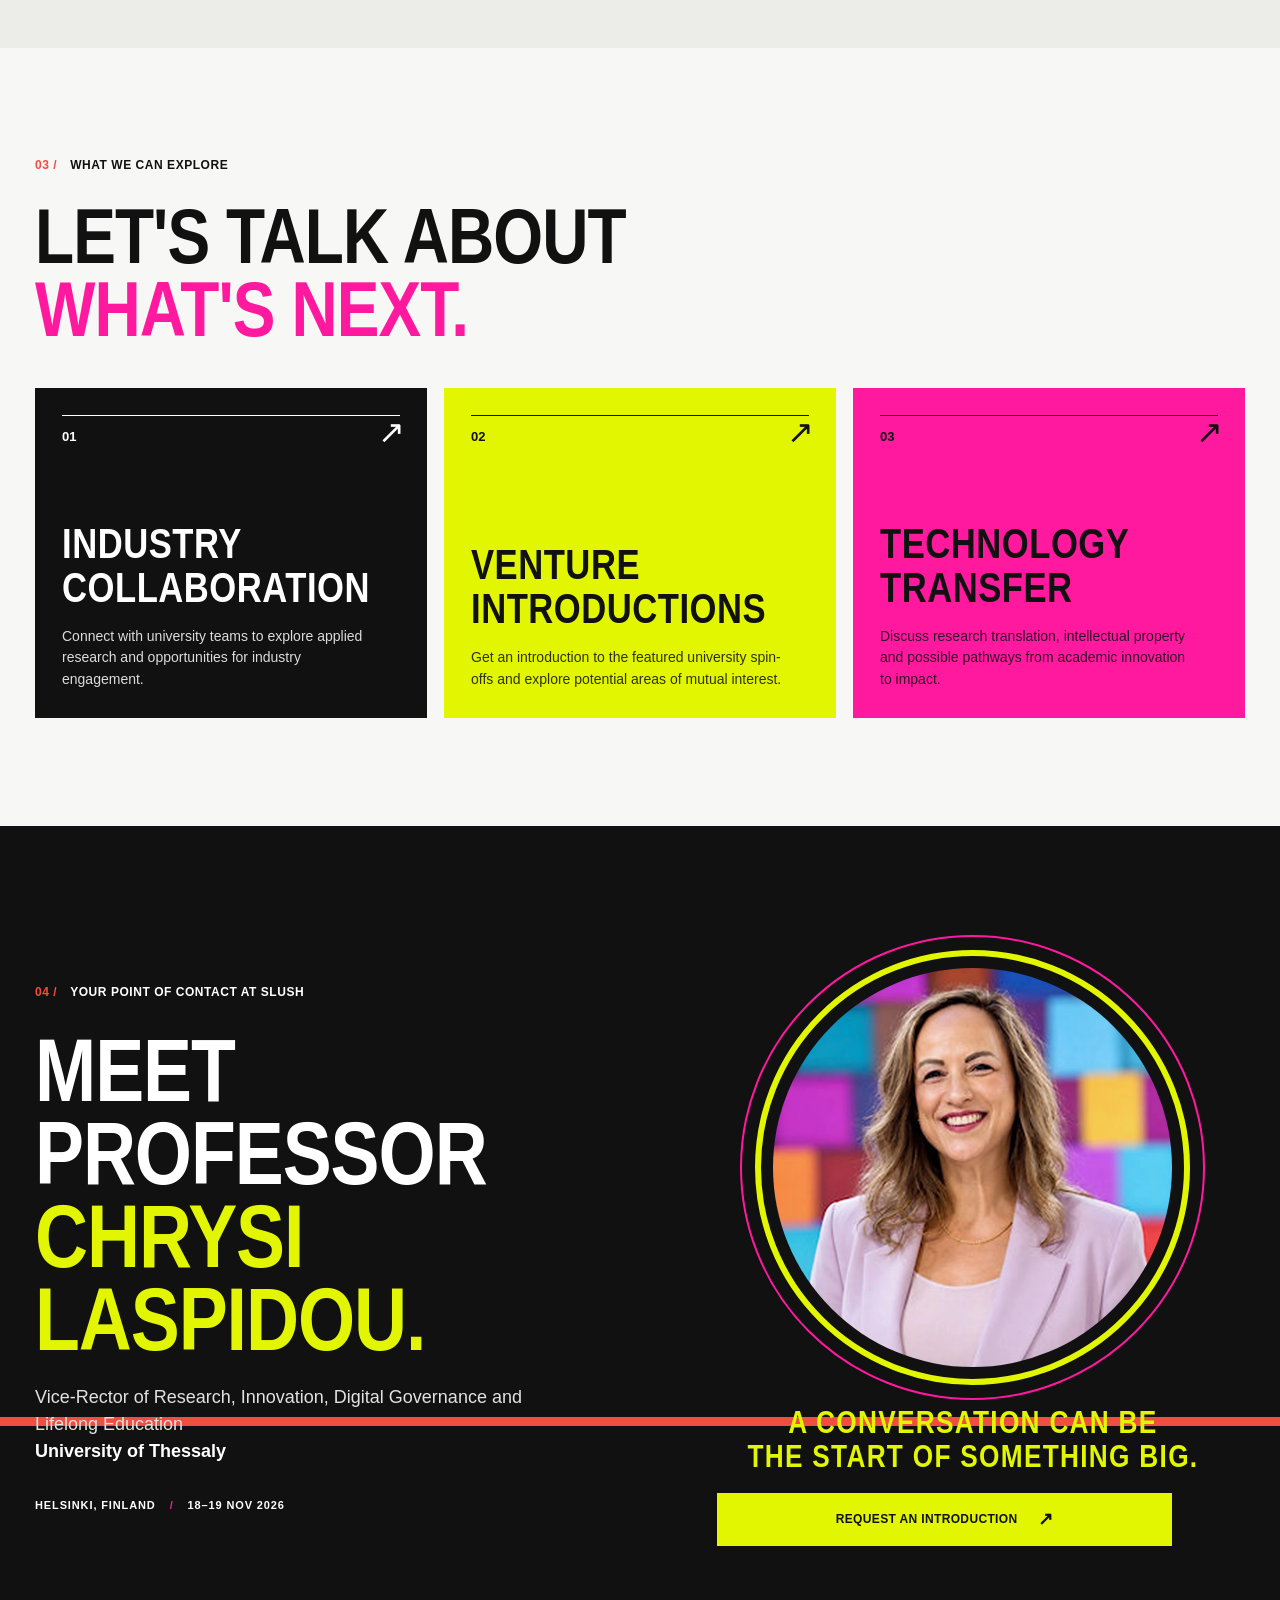
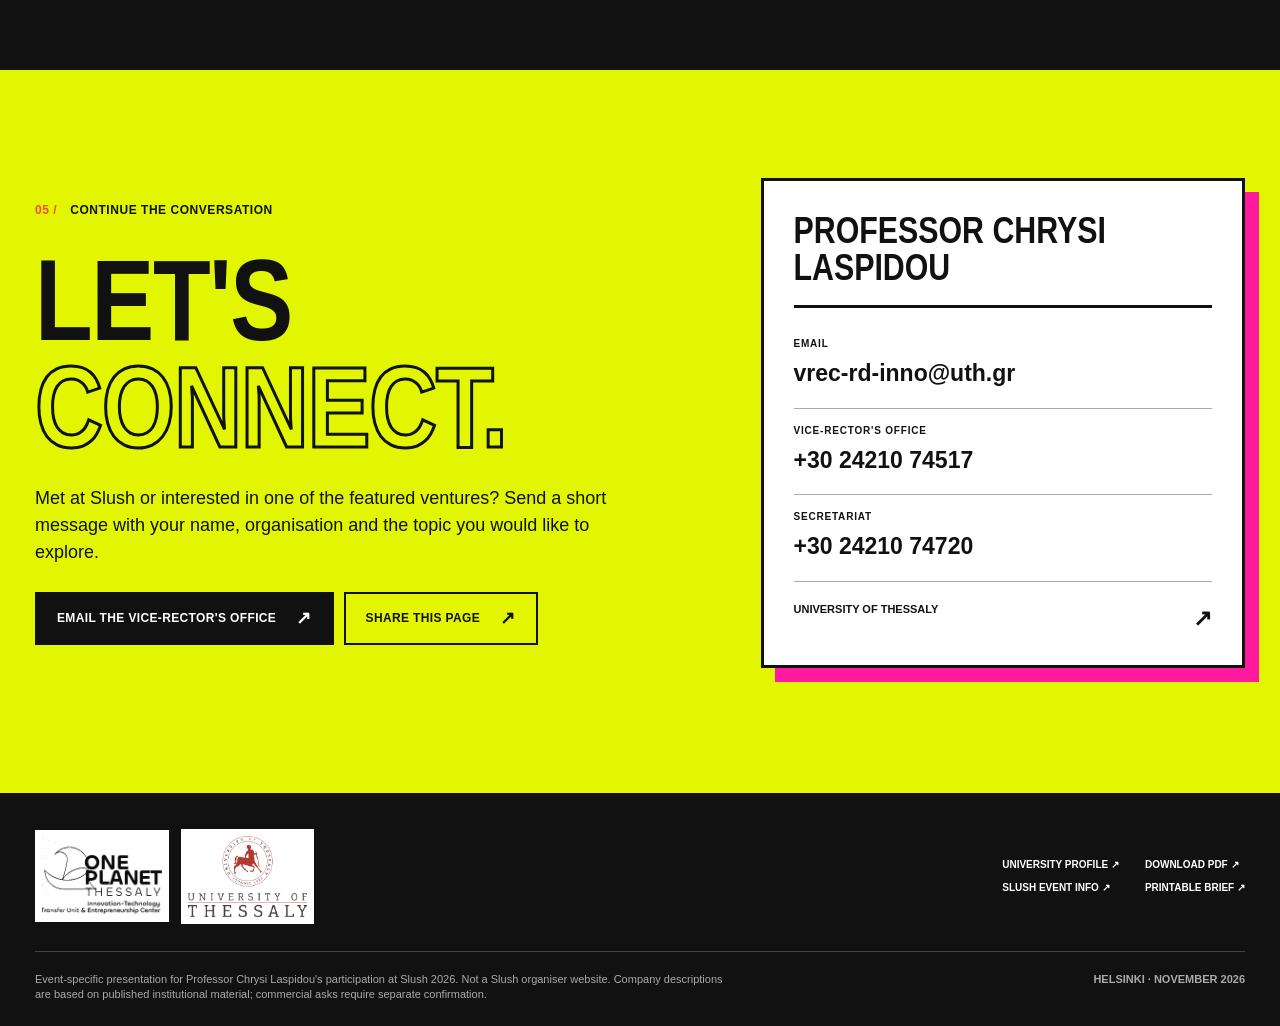
==== commit dd9795d5: "Update index.html" ====
--- a/index.html
+++ b/index.html
@@ -70,11 +70,32 @@
         </div>
         <div class="site-container hero-bottomline"><span>GREEK DELEGATION / HELSINKI, FINLAND</span><a href="assets/event-brief.pdf" download="Laspidou-Slush-2026-Event-Brief.pdf">DOWNLOAD THE ONE-PAGE BRIEF (PDF) <span aria-hidden="true">↘</span></a></div>
       </section>
-
-      <div class="marquee" aria-label="From university research to global conversations">
-        <div class="site-container marquee-inner"><span>FROM RESEARCH</span><span class="marquee-star" aria-hidden="true">✳</span><span>TO REAL-WORLD IMPACT</span><span class="marquee-star" aria-hidden="true">✳</span><span>SLUSH 2026</span></div>
+      
+      <div class="marquee" role="region" aria-label="From research to real-world impact at Slush 2026">
+        <div class="marquee-inner">
+          <div class="marquee-track">
+      
+            <div class="marquee-group">
+              <span>FROM RESEARCH</span>
+              <span class="marquee-star" aria-hidden="true">✳</span>
+              <span>TO REAL-WORLD IMPACT</span>
+              <span class="marquee-star" aria-hidden="true">✳</span>
+              <span>SLUSH 2026</span>
+              <span class="marquee-star" aria-hidden="true">✳</span>
+            </div>
+      
+            <div class="marquee-group" aria-hidden="true">
+              <span>FROM RESEARCH</span>
+              <span class="marquee-star">✳</span>
+              <span>TO REAL-WORLD IMPACT</span>
+              <span class="marquee-star">✳</span>
+              <span>SLUSH 2026</span>
+              <span class="marquee-star">✳</span>
+            </div>
+      
+          </div>
+        </div>
       </div>
-
       <section class="section intro-section" aria-labelledby="introduction-heading">
         <div class="site-container intro-grid">
           <div class="section-label"><span class="number">01 /</span><span>THE VISIT</span></div>
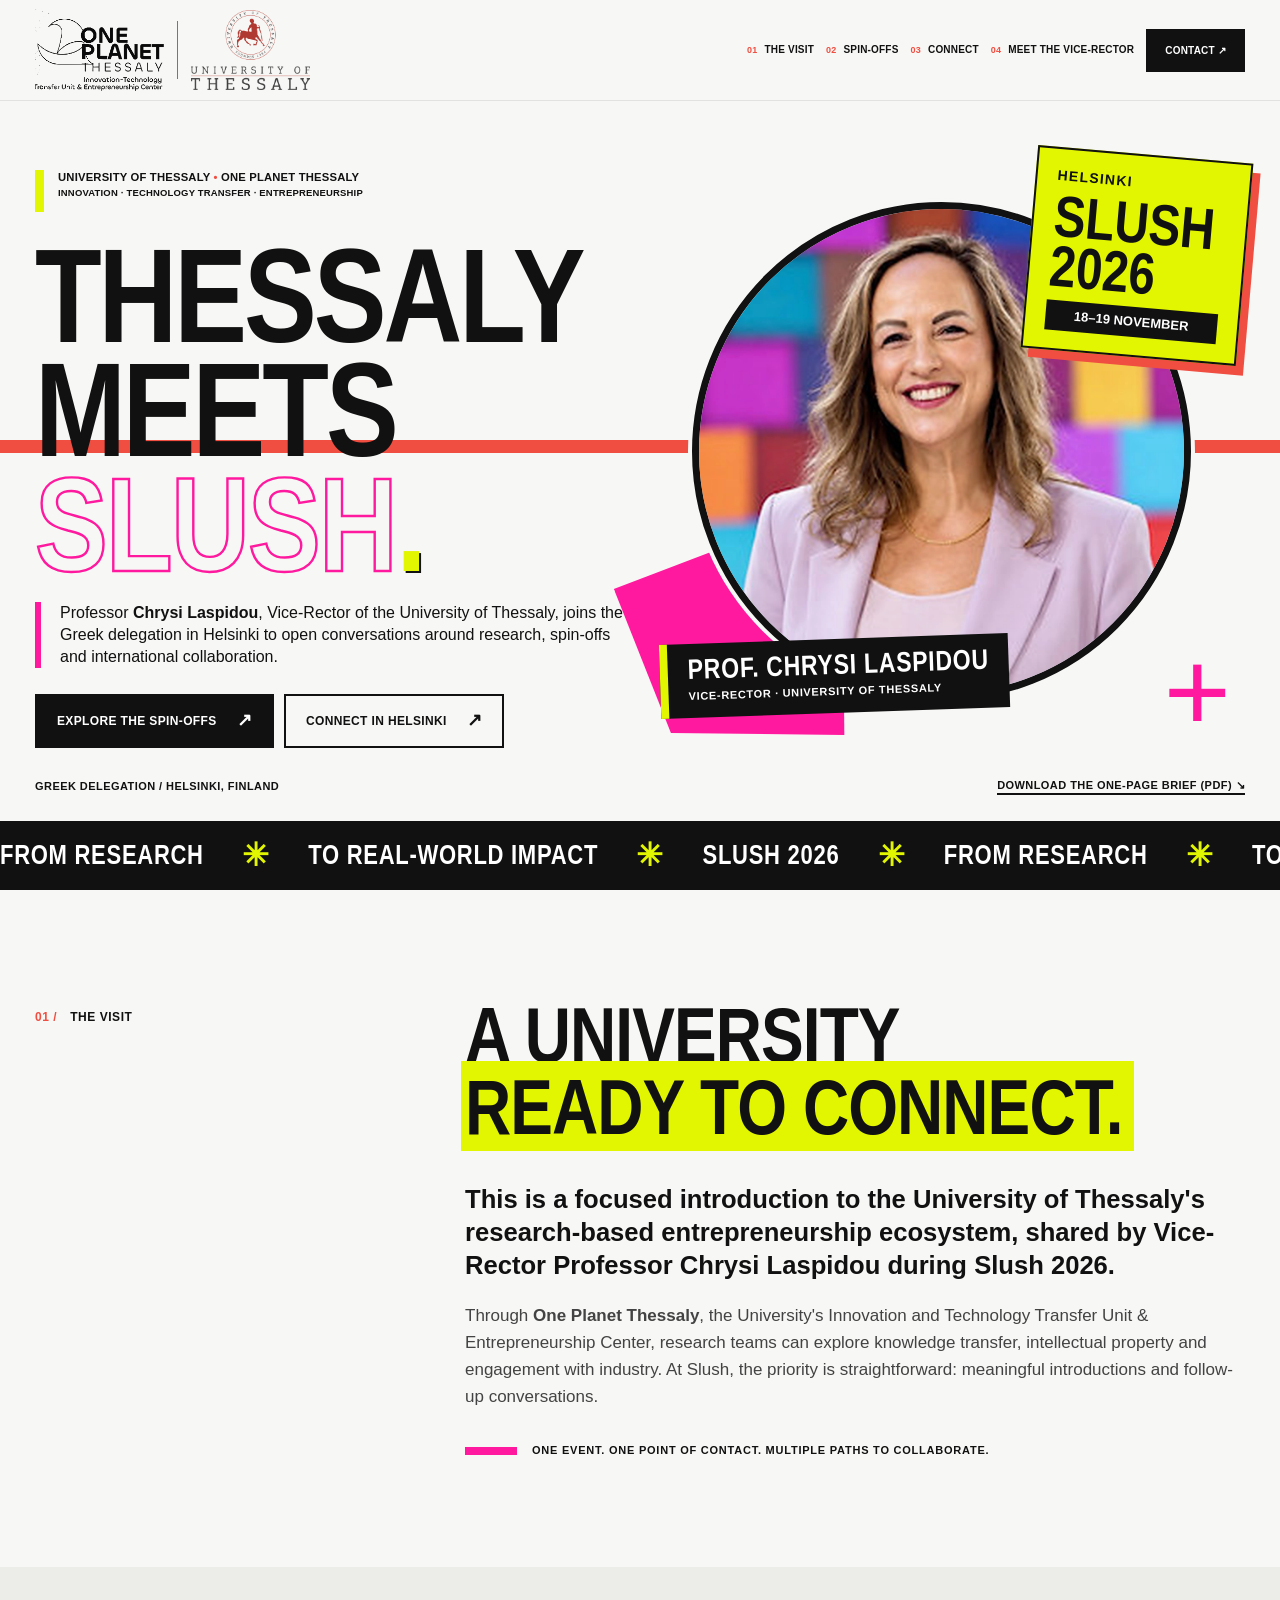
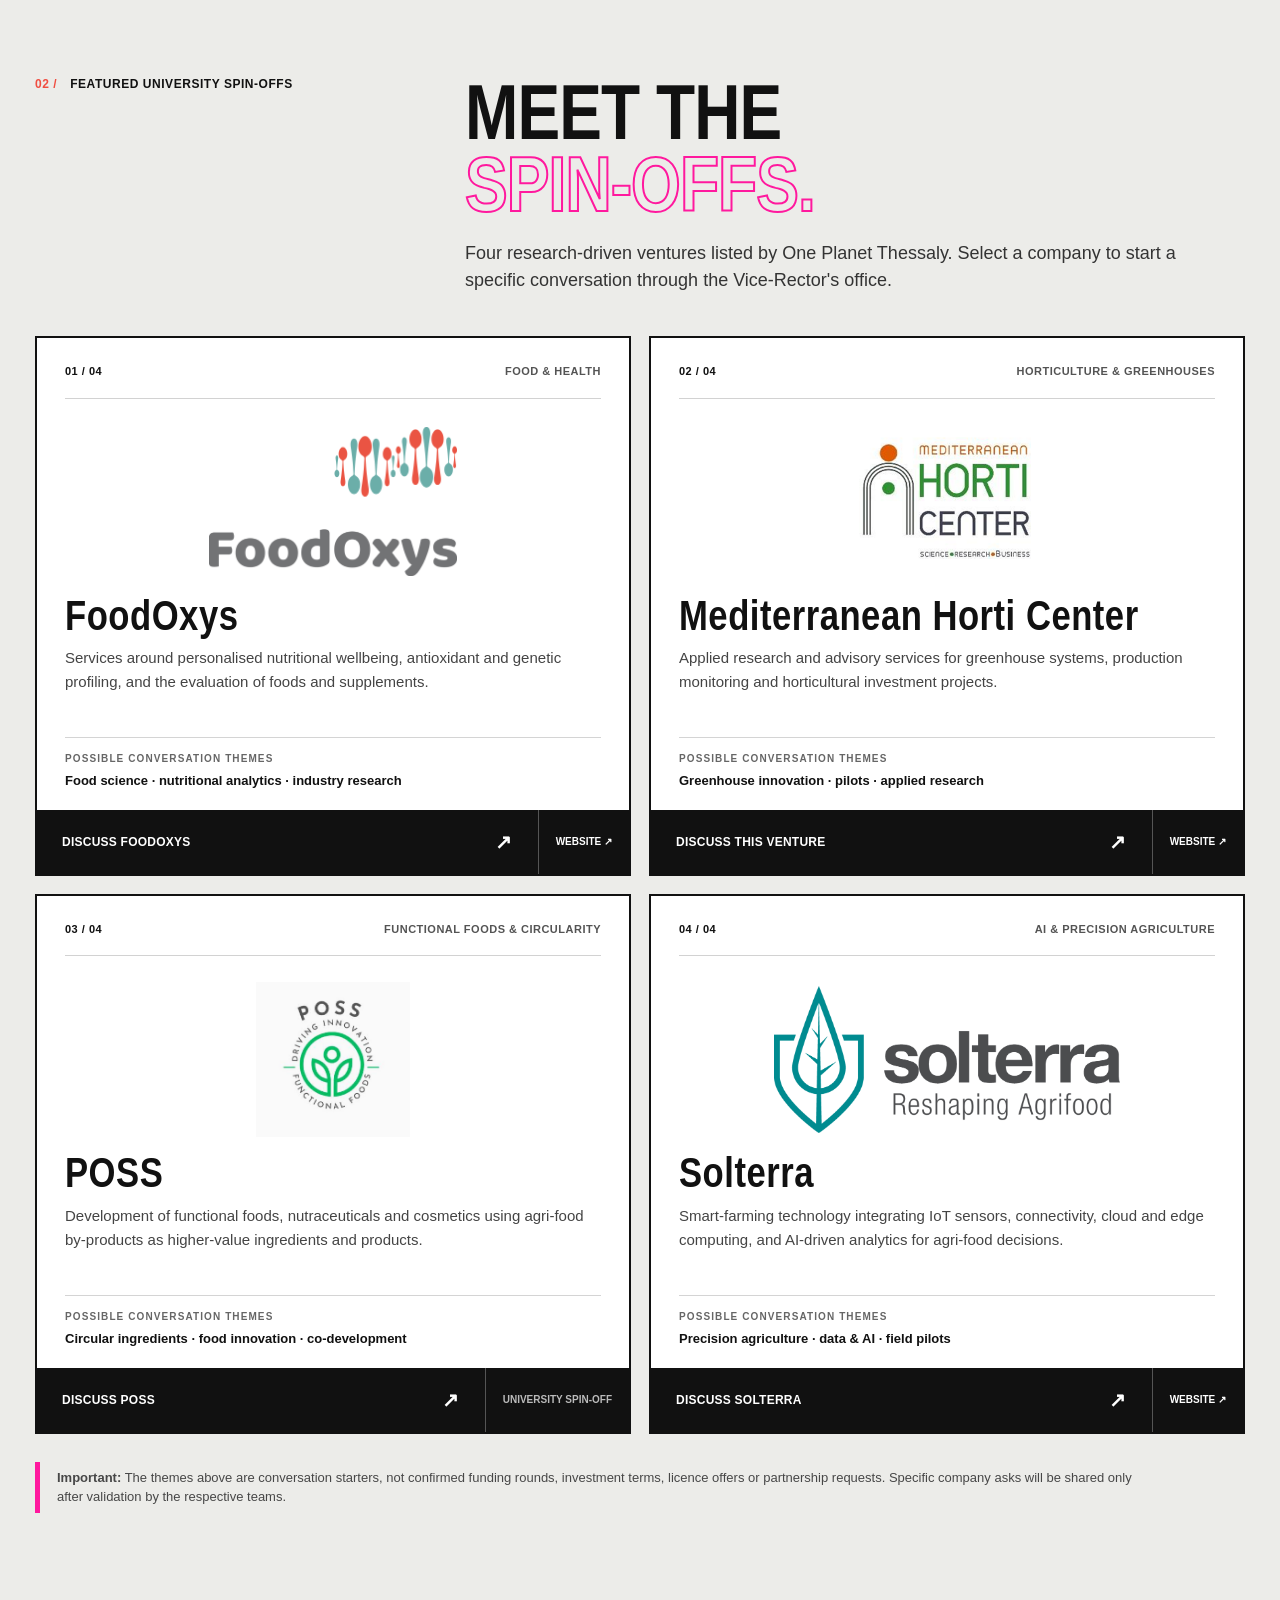
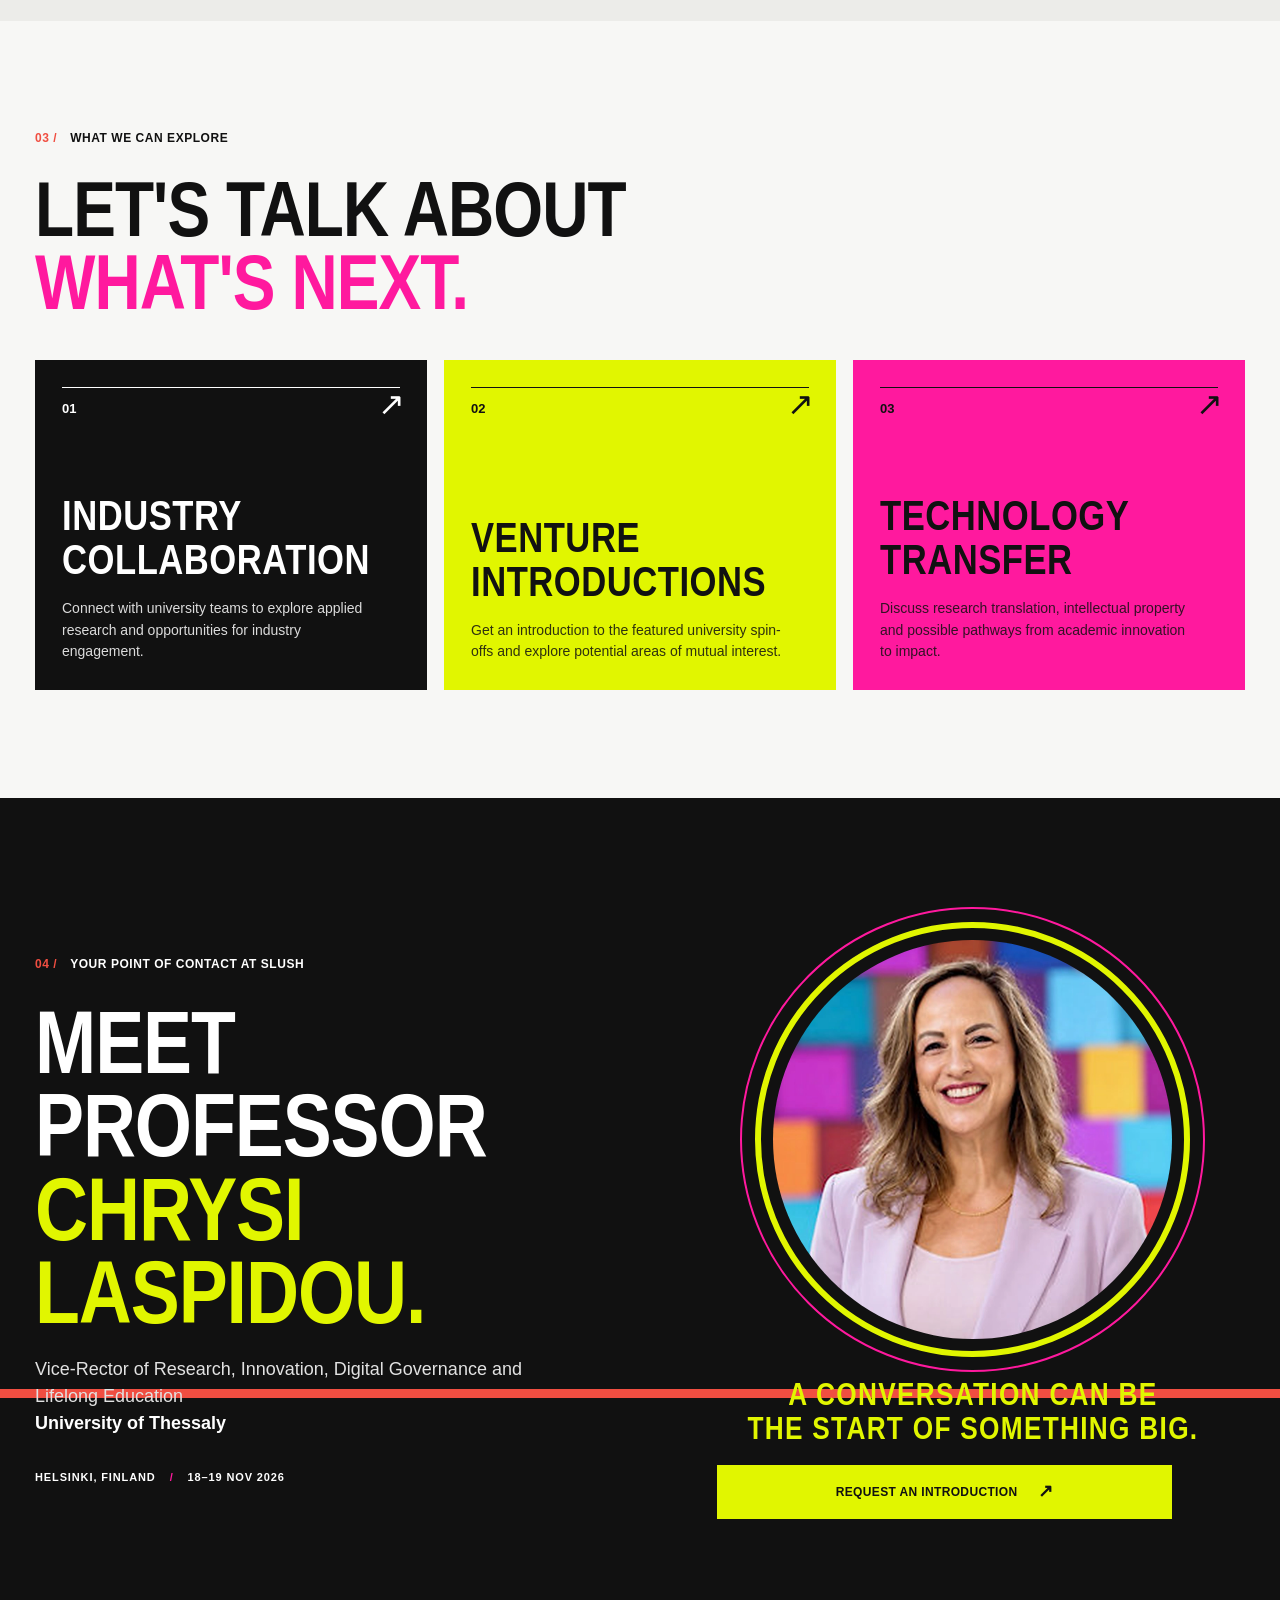
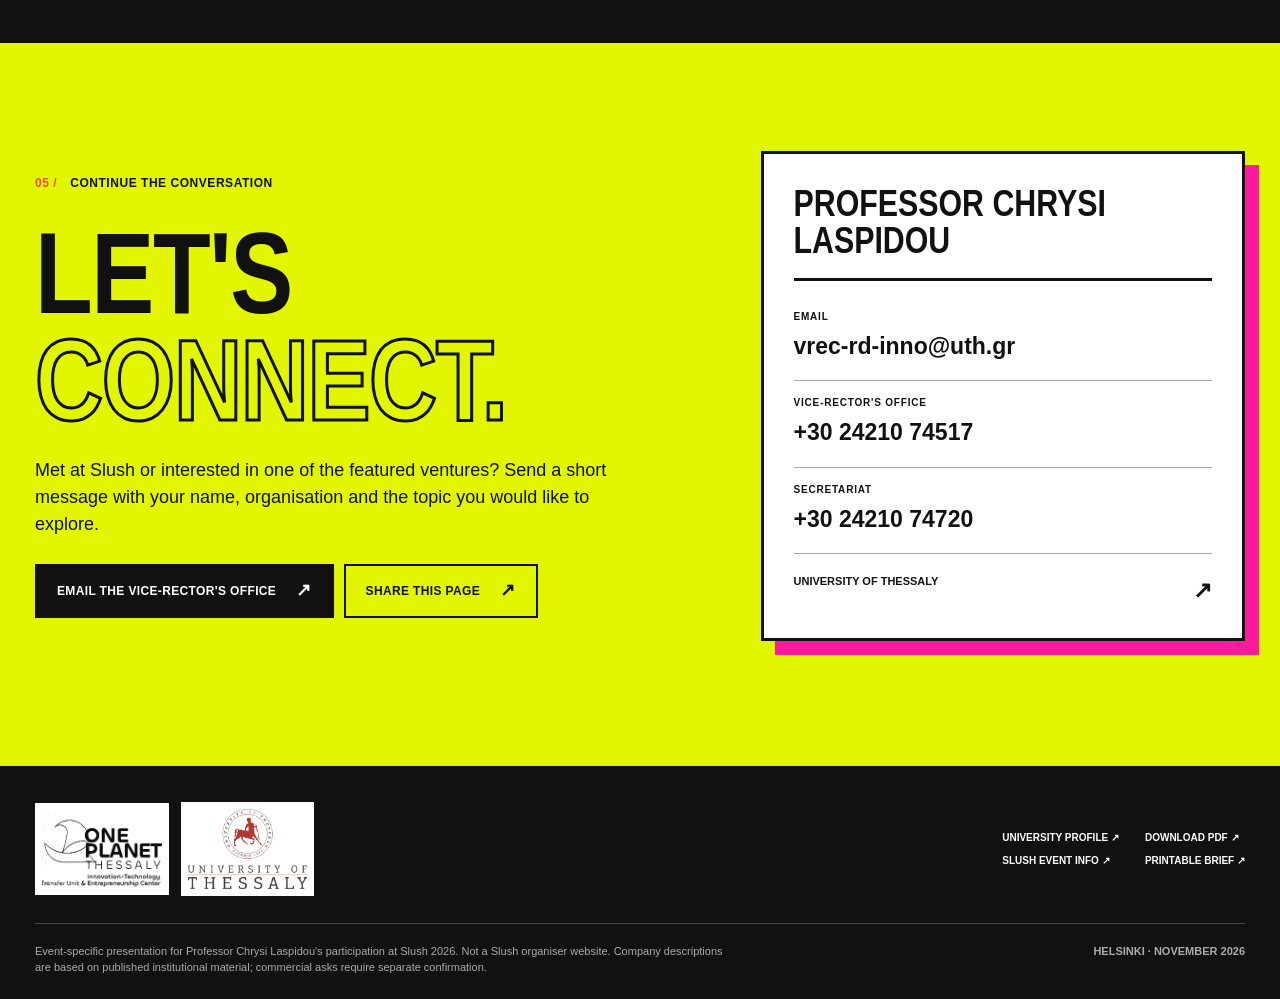
==== commit 2bca0904: "Revise meta tags for social media sharing Updated Open Graph and Twitter meta tags for better social" ====
--- a/index.html
+++ b/index.html
@@ -5,17 +5,25 @@
   <meta name="viewport" content="width=device-width, initial-scale=1">
   <meta name="theme-color" content="#f7f7f5">
   <meta name="description" content="Meet Professor Chrysi Laspidou, Vice-Rector of the University of Thessaly, at Slush 2026 in Helsinki. Explore four University of Thessaly research spin-offs and start a conversation.">
+  <!-- Social sharing: Facebook, LinkedIn, Messenger, WhatsApp, Viber -->
   <meta property="og:type" content="website">
+  <meta property="og:site_name" content="University of Thessaly · One Planet Thessaly">
+  <meta property="og:locale" content="en_GB">
+  <meta property="og:url" content="https://laspidou-slush.github.io/">
   <meta property="og:title" content="Professor Chrysi Laspidou at Slush 2026 | University of Thessaly">
-  <meta property="og:description" content="A personal, event-specific showcase of University of Thessaly research spin-offs, presented by Professor Chrysi Laspidou at Slush Helsinki, 18–19 November 2026.">
-  <meta property="og:locale" content="en_GB">
-  <!-- GitHub Pages organization site: laspidou-slush.github.io -->
-  <link rel="canonical" href="https://laspidou-slush.github.io/">
-  <meta property="og:url" content="https://laspidou-slush.github.io/">
-  <meta property="og:image" content="https://laspidou-slush.github.io/assets/social-preview.jpg">
-  <meta property="og:image:alt" content="One Planet Thessaly at Slush 2026 — Professor Chrysi Laspidou">
-  <meta name="twitter:image" content="https://laspidou-slush.github.io/assets/social-preview.jpg">
+  <meta property="og:description" content="Meet Vice-Rector Professor Chrysi Laspidou at Slush Helsinki 2026. Discover research-driven ventures and spin-offs from the University of Thessaly.">
+  <meta property="og:image" content="https://laspidou-slush.github.io/assets/social-preview.jpg?v=2">
+  <meta property="og:image:secure_url" content="https://laspidou-slush.github.io/assets/social-preview.jpg?v=2">
+  <meta property="og:image:type" content="image/jpeg">
+  <meta property="og:image:width" content="1200">
+  <meta property="og:image:height" content="630">
+  <meta property="og:image:alt" content="Professor Chrysi Laspidou at Slush 2026 in Helsinki — University of Thessaly and One Planet Thessaly">
+  
+  <!-- X / Twitter card -->
   <meta name="twitter:card" content="summary_large_image">
+  <meta name="twitter:title" content="Professor Chrysi Laspidou at Slush 2026">
+  <meta name="twitter:description" content="Discover the University of Thessaly's research-driven ventures at Slush Helsinki 2026.">
+  <meta name="twitter:image" content="https://laspidou-slush.github.io/assets/social-preview.jpg?v=2">
   <link rel="icon" type="image/png" href="assets/oneplanet-official.png">
   <link rel="stylesheet" href="styles.css">
   <title>Professor Chrysi Laspidou at Slush 2026 · University of Thessaly</title>
--- a/styles.css
+++ b/styles.css
@@ -1,52 +1,1792 @@
-:root{
-  --ink:#111;--paper:#f7f7f5;--white:#fff;--line:#d9d9d3;--muted:#545454;
-  --neon:#e1f600;--pink:#ff199e;--coral:#f04e41;--teal:#66aea6;
-  --heading:Impact,'Arial Narrow','Liberation Sans Narrow','Arial Black',sans-serif;
-  --body:Arial,Helvetica,'Liberation Sans',sans-serif;--max:1430px;
-}
-*,*::before,*::after{box-sizing:border-box}
-html{scroll-behavior:smooth;scroll-padding-top:100px}body{margin:0;background:var(--paper);color:var(--ink);font:16px/1.5 var(--body);-webkit-font-smoothing:antialiased}
-img{max-width:100%;display:block}a{color:inherit}button{font:inherit;cursor:pointer}a,button{-webkit-tap-highlight-color:transparent}
-a:focus-visible,button:focus-visible{outline:3px solid var(--pink);outline-offset:5px}::selection{background:var(--neon);color:var(--ink)}
-.site-shell{overflow:hidden}.site-container{width:min(calc(100% - 88px),var(--max));margin-inline:auto}
-.skip-link{position:fixed;top:-100px;left:18px;z-index:1000;padding:12px 20px;background:var(--neon);font-weight:800}.skip-link:focus{top:12px}
+:root {
+  --ink: #111;
+  --paper: #f7f7f5;
+  --white: #fff;
+  --line: #d9d9d3;
+  --muted: #545454;
+  --neon: #e1f600;
+  --pink: #ff199e;
+  --coral: #f04e41;
+  --teal: #66aea6;
+  --heading: Impact,'Arial Narrow','Liberation Sans Narrow','Arial Black',sans-serif;
+  --body: Arial,Helvetica,'Liberation Sans',sans-serif;
+  --max: 1430px;
+}
+
+*,*::before,*::after {
+  box-sizing: border-box;
+}
+
+html {
+  scroll-behavior: smooth;
+  scroll-padding-top: 100px;
+}
+
+body {
+  margin: 0;
+  background: var(--paper);
+  color: var(--ink);
+  font: 16px/1.5 var(--body);
+  -webkit-font-smoothing: antialiased;
+}
+
+img {
+  max-width: 100%;
+  display: block;
+}
+
+a {
+  color: inherit;
+}
+
+button {
+  font: inherit;
+  cursor: pointer;
+}
+
+a,button {
+  -webkit-tap-highlight-color: transparent;
+}
+
+a:focus-visible,button:focus-visible {
+  outline: 3px solid var(--pink);
+  outline-offset: 5px;
+}
+
+::selection {
+  background: var(--neon);
+  color: var(--ink);
+}
+
+.site-shell {
+  overflow: hidden;
+}
+
+.site-container {
+  width: min(calc(100% - 88px),var(--max));
+  margin-inline: auto;
+}
+
+.skip-link {
+  position: fixed;
+  top: -100px;
+  left: 18px;
+  z-index: 1000;
+  padding: 12px 20px;
+  background: var(--neon);
+  font-weight: 800;
+}
+
+.skip-link:focus {
+  top: 12px;
+}
+
 /* Brand / navigation */
-.masthead{background:var(--paper);position:relative;z-index:20;border-bottom:1px solid rgba(17,17,17,.09)}
-.masthead-inner{min-height:100px;display:flex;align-items:center;gap:22px}
-.oneplanet-brand,.university-brand{text-decoration:none;display:flex;align-items:center;justify-content:center;flex:0 0 auto}
-.oneplanet-brand img{width:150px;height:auto;max-height:98px;object-fit:contain}
-.masthead-divider{height:58px;width:1px;background:#222;opacity:.6;margin:0 1px;flex:0 0 1px}
-.university-brand img{width:136px;height:auto;max-height:98px;object-fit:contain}
-.primary-nav{display:flex;align-items:center;justify-content:flex-end;gap:clamp(12px,1.4vw,27px);flex:1;margin-left:auto}.primary-nav a{text-decoration:none;white-space:nowrap;font-size:11px;font-weight:900;letter-spacing:.02em}.primary-nav a:hover{color:var(--pink)}.primary-nav a small{font-size:9px;color:var(--coral);margin-right:4px}.primary-nav .nav-contact{background:var(--ink);color:#fff;padding:14px 19px}.primary-nav .nav-contact:hover{background:var(--neon);color:var(--ink)}.nav-toggle{display:none}
+
+.masthead {
+  background: var(--paper);
+  position: relative;
+  z-index: 20;
+  border-bottom: 1px solid rgba(17,17,17,.09);
+}
+
+.masthead-inner {
+  min-height: 100px;
+  display: flex;
+  align-items: center;
+  gap: 22px;
+}
+
+.oneplanet-brand,.university-brand {
+  text-decoration: none;
+  display: flex;
+  align-items: center;
+  justify-content: center;
+  flex: 0 0 auto;
+}
+
+.oneplanet-brand img {
+  width: 150px;
+  height: auto;
+  max-height: 98px;
+  object-fit: contain;
+}
+
+.masthead-divider {
+  height: 58px;
+  width: 1px;
+  background: #222;
+  opacity: .6;
+  margin: 0 1px;
+  flex: 0 0 1px;
+}
+
+.university-brand img {
+  width: 136px;
+  height: auto;
+  max-height: 98px;
+  object-fit: contain;
+}
+
+.primary-nav {
+  display: flex;
+  align-items: center;
+  justify-content: flex-end;
+  gap: clamp(12px,1.4vw,27px);
+  flex: 1;
+  margin-left: auto;
+}
+
+.primary-nav a {
+  text-decoration: none;
+  white-space: nowrap;
+  font-size: 11px;
+  font-weight: 900;
+  letter-spacing: .02em;
+}
+
+.primary-nav a:hover {
+  color: var(--pink);
+}
+
+.primary-nav a small {
+  font-size: 9px;
+  color: var(--coral);
+  margin-right: 4px;
+}
+
+.primary-nav .nav-contact {
+  background: var(--ink);
+  color: #fff;
+  padding: 14px 19px;
+}
+
+.primary-nav .nav-contact:hover {
+  background: var(--neon);
+  color: var(--ink);
+}
+
+.nav-toggle {
+  display: none;
+}
+
 /* Hero */
-.hero{position:relative;min-height:700px;padding-top:34px;isolation:isolate}.hero-line{position:absolute;top:47%;left:0;right:0;height:13px;background:var(--coral);z-index:-1}
-.hero-content{display:grid;grid-template-columns:minmax(0,1.03fr) minmax(0,.97fr);align-items:center;min-height:625px;position:relative}
-.hero-copy{position:relative;z-index:3;align-self:start;padding-top:35px}.micro-heading{display:flex;align-items:flex-start;gap:14px;font-weight:900;line-height:1.3;font-size:clamp(10px,.88vw,14px);letter-spacing:.017em}.micro-heading em{font-size:clamp(9px,.74vw,12px);font-style:normal;font-weight:700}.micro-heading b{color:var(--coral)}.micro-bar{height:42px;background:var(--neon);width:9px;flex:0 0 9px}
-h1,h2,h3,p{overflow-wrap:break-word}.hero h1{font:900 clamp(78px,10.5vw,175px)/.86 var(--heading);letter-spacing:-.023em;margin:25px 0 22px;text-transform:uppercase}.hero h1>span{display:block;white-space:nowrap}.hero .outline-word{-webkit-text-stroke:2.4px var(--pink);color:transparent;letter-spacing:-.013em}.hero .punctuation{-webkit-text-stroke:0;color:var(--neon);text-shadow:2px 2px 0 #111}
-.hero-underheadline{max-width:590px;border-left:6px solid var(--pink);padding-left:19px;margin-top:22px}.hero-underheadline p{font-size:clamp(15px,1.25vw,20px);line-height:1.37;margin:0;font-weight:500}.hero-underheadline strong{font-weight:900}
-.hero-actions{display:flex;gap:10px;flex-wrap:wrap;margin:26px 0 20px}.action-button{text-decoration:none;border:2px solid var(--ink);background:transparent;color:var(--ink);padding:14px 20px;display:inline-flex;gap:20px;align-items:center;justify-content:space-between;font-size:12px;line-height:1.2;letter-spacing:.03em;font-weight:900;min-height:51px;text-align:left;transition:transform .16s ease,background .16s ease,color .16s ease}.action-button:hover{transform:translateY(-2px)}.action-button>span{font-size:18px}.action-dark{background:var(--ink);color:white}.action-dark:hover{background:var(--neon);color:var(--ink)}.action-outline:hover{background:var(--neon)}.action-neon{background:var(--neon);color:var(--ink);border-color:var(--neon)}.action-neon:hover{background:#fff}
-.hero-visual{position:relative;height:600px;align-self:center;display:flex;align-items:center;justify-content:center;min-width:0;margin-left:-32px}.portrait-ring{width:clamp(360px,39vw,590px);height:clamp(360px,39vw,590px);border-radius:50%;border:7px solid var(--ink);background:#cfd5dc;position:relative;overflow:hidden;z-index:2;box-shadow:0 0 0 4px var(--paper)}.portrait-ring img{width:100%;height:100%;object-fit:cover;object-position:center 40%;}
-.hero-shape-magenta{position:absolute;background:var(--pink);height:230px;width:240px;bottom:0;left:-14px;clip-path:polygon(0 20%,100% 0,84% 100%,13% 86%);transform:rotate(-10deg);z-index:0}.event-sticker{position:absolute;z-index:4;right:-24px;top:3px;background:var(--neon);color:var(--ink);padding:16px 20px 18px;transform:rotate(5deg);border:2px solid var(--ink);box-shadow:8px 9px 0 var(--coral);min-width:216px}.event-sticker>span{display:block;font-size:14px;letter-spacing:.09em;font-weight:900}.event-sticker strong{font:900 58px/.87 var(--heading);letter-spacing:0;display:block;margin:4px 0 9px}.event-sticker>b{font:900 13px/1.2 var(--body);background:var(--ink);color:#fff;padding:7px 9px;display:block;text-align:center}
-.professor-label{position:absolute;z-index:5;left:22px;bottom:39px;background:var(--ink);color:#fff;padding:11px 20px 13px;transform:rotate(-2deg);border-left:8px solid var(--neon);max-width:calc(100% - 10px)}.professor-label span{font:900 clamp(20px,2.2vw,32px)/1 var(--heading);letter-spacing:.025em;display:block}.professor-label small{display:block;font-size:11px;letter-spacing:.06em;font-weight:800;margin-top:5px}.pink-cross{position:absolute;z-index:3;bottom:2px;right:14px;color:var(--pink);font-size:115px;line-height:1;font-weight:200}
-.hero-bottomline{padding:9px 0 26px;display:flex;justify-content:space-between;gap:20px;align-items:center;font-size:11px;font-weight:900;letter-spacing:.04em}.hero-bottomline a{text-decoration:none;border-bottom:2px solid var(--ink)}.hero-bottomline a:hover{color:var(--pink);border-color:var(--pink)}
-.marquee{background:var(--ink);color:#fff}.marquee-inner{display:flex;align-items:center;justify-content:space-between;gap:25px;padding-block:20px;font:900 clamp(15px,2.1vw,29px)/1 var(--heading);letter-spacing:.026em;white-space:nowrap}.marquee-star{color:var(--neon);font-size:27px}
+
+.hero {
+  position: relative;
+  min-height: 700px;
+  padding-top: 34px;
+  isolation: isolate;
+}
+
+.hero-line {
+  position: absolute;
+  top: 47%;
+  left: 0;
+  right: 0;
+  height: 13px;
+  background: var(--coral);
+  z-index: -1;
+}
+
+.hero-content {
+  display: grid;
+  grid-template-columns: minmax(0,1.03fr) minmax(0,.97fr);
+  align-items: center;
+  min-height: 625px;
+  position: relative;
+}
+
+.hero-copy {
+  position: relative;
+  z-index: 3;
+  align-self: start;
+  padding-top: 35px;
+}
+
+.micro-heading {
+  display: flex;
+  align-items: flex-start;
+  gap: 14px;
+  font-weight: 900;
+  line-height: 1.3;
+  font-size: clamp(10px,.88vw,14px);
+  letter-spacing: .017em;
+}
+
+.micro-heading em {
+  font-size: clamp(9px,.74vw,12px);
+  font-style: normal;
+  font-weight: 700;
+}
+
+.micro-heading b {
+  color: var(--coral);
+}
+
+.micro-bar {
+  height: 42px;
+  background: var(--neon);
+  width: 9px;
+  flex: 0 0 9px;
+}
+
+h1,h2,h3,p {
+  overflow-wrap: break-word;
+}
+
+.hero h1 {
+  font: 900 clamp(78px,10.5vw,175px)/.86 var(--heading);
+  letter-spacing: -.023em;
+  margin: 25px 0 22px;
+  text-transform: uppercase;
+}
+
+.hero h1>span {
+  display: block;
+  white-space: nowrap;
+}
+
+.hero .outline-word {
+  -webkit-text-stroke: 2.4px var(--pink);
+  color: transparent;
+  letter-spacing: -.013em;
+}
+
+.hero .punctuation {
+  -webkit-text-stroke: 0;
+  color: var(--neon);
+  text-shadow: 2px 2px 0 #111;
+}
+
+.hero-underheadline {
+  max-width: 590px;
+  border-left: 6px solid var(--pink);
+  padding-left: 19px;
+  margin-top: 22px;
+}
+
+.hero-underheadline p {
+  font-size: clamp(15px,1.25vw,20px);
+  line-height: 1.37;
+  margin: 0;
+  font-weight: 500;
+}
+
+.hero-underheadline strong {
+  font-weight: 900;
+}
+
+.hero-actions {
+  display: flex;
+  gap: 10px;
+  flex-wrap: wrap;
+  margin: 26px 0 20px;
+}
+
+.action-button {
+  text-decoration: none;
+  border: 2px solid var(--ink);
+  background: transparent;
+  color: var(--ink);
+  padding: 14px 20px;
+  display: inline-flex;
+  gap: 20px;
+  align-items: center;
+  justify-content: space-between;
+  font-size: 12px;
+  line-height: 1.2;
+  letter-spacing: .03em;
+  font-weight: 900;
+  min-height: 51px;
+  text-align: left;
+  transition: transform .16s ease,background .16s ease,color .16s ease;
+}
+
+.action-button:hover {
+  transform: translateY(-2px);
+}
+
+.action-button>span {
+  font-size: 18px;
+}
+
+.action-dark {
+  background: var(--ink);
+  color: white;
+}
+
+.action-dark:hover {
+  background: var(--neon);
+  color: var(--ink);
+}
+
+.action-outline:hover {
+  background: var(--neon);
+}
+
+.action-neon {
+  background: var(--neon);
+  color: var(--ink);
+  border-color: var(--neon);
+}
+
+.action-neon:hover {
+  background: #fff;
+}
+
+.hero-visual {
+  position: relative;
+  height: 600px;
+  align-self: center;
+  display: flex;
+  align-items: center;
+  justify-content: center;
+  min-width: 0;
+  margin-left: -32px;
+}
+
+.portrait-ring {
+  width: clamp(360px,39vw,590px);
+  height: clamp(360px,39vw,590px);
+  border-radius: 50%;
+  border: 7px solid var(--ink);
+  background: #cfd5dc;
+  position: relative;
+  overflow: hidden;
+  z-index: 2;
+  box-shadow: 0 0 0 4px var(--paper);
+}
+
+.portrait-ring img {
+  width: 100%;
+  height: 100%;
+  object-fit: cover;
+  object-position: center 40%;
+}
+
+.hero-shape-magenta {
+  position: absolute;
+  background: var(--pink);
+  height: 230px;
+  width: 240px;
+  bottom: 0;
+  left: -14px;
+  clip-path: polygon(0 20%,100% 0,84% 100%,13% 86%);
+  transform: rotate(-10deg);
+  z-index: 0;
+}
+
+.event-sticker {
+  position: absolute;
+  z-index: 4;
+  right: -24px;
+  top: 3px;
+  background: var(--neon);
+  color: var(--ink);
+  padding: 16px 20px 18px;
+  transform: rotate(5deg);
+  border: 2px solid var(--ink);
+  box-shadow: 8px 9px 0 var(--coral);
+  min-width: 216px;
+}
+
+.event-sticker>span {
+  display: block;
+  font-size: 14px;
+  letter-spacing: .09em;
+  font-weight: 900;
+}
+
+.event-sticker strong {
+  font: 900 58px/.87 var(--heading);
+  letter-spacing: 0;
+  display: block;
+  margin: 4px 0 9px;
+}
+
+.event-sticker>b {
+  font: 900 13px/1.2 var(--body);
+  background: var(--ink);
+  color: #fff;
+  padding: 7px 9px;
+  display: block;
+  text-align: center;
+}
+
+.professor-label {
+  position: absolute;
+  z-index: 5;
+  left: 22px;
+  bottom: 39px;
+  background: var(--ink);
+  color: #fff;
+  padding: 11px 20px 13px;
+  transform: rotate(-2deg);
+  border-left: 8px solid var(--neon);
+  max-width: calc(100% - 10px);
+}
+
+.professor-label span {
+  font: 900 clamp(20px,2.2vw,32px)/1 var(--heading);
+  letter-spacing: .025em;
+  display: block;
+}
+
+.professor-label small {
+  display: block;
+  font-size: 11px;
+  letter-spacing: .06em;
+  font-weight: 800;
+  margin-top: 5px;
+}
+
+.pink-cross {
+  position: absolute;
+  z-index: 3;
+  bottom: 2px;
+  right: 14px;
+  color: var(--pink);
+  font-size: 115px;
+  line-height: 1;
+  font-weight: 200;
+}
+
+.hero-bottomline {
+  padding: 9px 0 26px;
+  display: flex;
+  justify-content: space-between;
+  gap: 20px;
+  align-items: center;
+  font-size: 11px;
+  font-weight: 900;
+  letter-spacing: .04em;
+}
+
+.hero-bottomline a {
+  text-decoration: none;
+  border-bottom: 2px solid var(--ink);
+}
+
+.hero-bottomline a:hover {
+  color: var(--pink);
+  border-color: var(--pink);
+}
+
+/* ========================================
+   Animated Slush ticker (desktop + mobile)
+   ======================================== */
+
+.marquee {
+  width: 100%;
+  overflow: hidden;
+  background: var(--ink);
+  color: var(--white);
+}
+
+.marquee-inner {
+  display: block;
+  width: 100%;
+  max-width: none;
+  margin: 0;
+  padding: 18px 0;
+  overflow: hidden;
+  font: 900 clamp(18px, 2.1vw, 29px) / 1.2 var(--heading);
+  letter-spacing: 0.026em;
+  white-space: nowrap;
+  touch-action: pan-y;
+}
+
+.marquee-track {
+  display: flex;
+  align-items: center;
+  width: max-content;
+  animation: slush-scroll 22s linear infinite;
+  -webkit-animation: slush-scroll 22s linear infinite;
+  will-change: transform;
+}
+
+.marquee-group {
+  display: flex;
+  flex: 0 0 auto;
+  align-items: center;
+  gap: clamp(20px, 3vw, 48px);
+  padding-right: clamp(20px, 3vw, 48px);
+  white-space: nowrap;
+}
+
+.marquee-star {
+  color: var(--neon);
+  font-size: 1.2em;
+  line-height: 1;
+}
+
+@keyframes slush-scroll {
+  from {
+    transform: translate3d(0, 0, 0);
+  }
+  to {
+    transform: translate3d(-50%, 0, 0);
+  }
+}
+
+@-webkit-keyframes slush-scroll {
+  from {
+    -webkit-transform: translate3d(0, 0, 0);
+  }
+  to {
+    -webkit-transform: translate3d(-50%, 0, 0);
+  }
+}
+
+/* Hover pause only for devices with a real pointing device. */
+
+@media (hover: hover) and (pointer: fine) {
+  .marquee:hover .marquee-track {
+    animation-play-state: paused;
+    -webkit-animation-play-state: paused;
+  }
+}
+
+@media (max-width: 600px) {
+  .marquee-inner {
+    padding: 14px 0;
+    font-size: 19px;
+  }
+  .marquee-track {
+    animation-duration: 18s;
+    -webkit-animation-duration: 18s;
+  }
+  .marquee-group {
+    gap: 24px;
+    padding-right: 24px;
+  }
+}
+
+/* Honor accessibility settings: keep the ticker static, never swipe-scrollable. */
+
+@media (prefers-reduced-motion: reduce) {
+  .marquee-inner {
+    overflow: hidden;
+    touch-action: auto;
+  }
+  .marquee-track {
+    animation: none;
+    -webkit-animation: none;
+    transform: none;
+    will-change: auto;
+  }
+}
+
 /* Common sections */
-.section{padding:108px 0;scroll-margin-top:20px}.section-label{display:flex;align-items:baseline;gap:13px;font-size:12px;font-weight:900;letter-spacing:.045em}.section-label .number{color:var(--coral)}h2{font:900 clamp(50px,6.1vw,98px)/.93 var(--heading);letter-spacing:-.012em;margin:0}h3{font:900 34px/1.04 var(--heading);letter-spacing:.012em;margin:0}.intro-grid{display:grid;grid-template-columns:1fr 2fr;gap:40px}.intro-section .section-label{padding-top:10px}.intro-body h2{margin-bottom:40px}.accent-highlight{display:inline;background:var(--neon);box-shadow:11px 0 0 var(--neon),-4px 0 0 var(--neon)}.intro-body p{font-size:17px;max-width:870px;margin:0 0 19px;color:#434343;line-height:1.6}.intro-body .big-copy{font-size:clamp(22px,2vw,32px);color:var(--ink);font-weight:700;line-height:1.3}.intro-signature{display:flex;gap:15px;align-items:center;margin-top:32px;font-weight:900;font-size:11px;letter-spacing:.07em}.signature-line{height:8px;width:52px;background:var(--pink);flex:0 0 52px}
+
+.section {
+  padding: 108px 0;
+  scroll-margin-top: 20px;
+}
+
+.section-label {
+  display: flex;
+  align-items: baseline;
+  gap: 13px;
+  font-size: 12px;
+  font-weight: 900;
+  letter-spacing: .045em;
+}
+
+.section-label .number {
+  color: var(--coral);
+}
+
+h2 {
+  font: 900 clamp(50px,6.1vw,98px)/.93 var(--heading);
+  letter-spacing: -.012em;
+  margin: 0;
+}
+
+h3 {
+  font: 900 34px/1.04 var(--heading);
+  letter-spacing: .012em;
+  margin: 0;
+}
+
+.intro-grid {
+  display: grid;
+  grid-template-columns: 1fr 2fr;
+  gap: 40px;
+}
+
+.intro-section .section-label {
+  padding-top: 10px;
+}
+
+.intro-body h2 {
+  margin-bottom: 40px;
+}
+
+.accent-highlight {
+  display: inline;
+  background: var(--neon);
+  box-shadow: 11px 0 0 var(--neon),-4px 0 0 var(--neon);
+}
+
+.intro-body p {
+  font-size: 17px;
+  max-width: 870px;
+  margin: 0 0 19px;
+  color: #434343;
+  line-height: 1.6;
+}
+
+.intro-body .big-copy {
+  font-size: clamp(22px,2vw,32px);
+  color: var(--ink);
+  font-weight: 700;
+  line-height: 1.3;
+}
+
+.intro-signature {
+  display: flex;
+  gap: 15px;
+  align-items: center;
+  margin-top: 32px;
+  font-weight: 900;
+  font-size: 11px;
+  letter-spacing: .07em;
+}
+
+.signature-line {
+  height: 8px;
+  width: 52px;
+  background: var(--pink);
+  flex: 0 0 52px;
+}
+
 /* Spin-offs */
-.portfolio-section{background:#ecece9}.section-heading{display:grid;grid-template-columns:1fr 2fr;gap:40px;margin-bottom:42px}.section-heading h2{margin-bottom:20px}.outlined-pink{color:transparent;-webkit-text-stroke:2px var(--pink)}.section-heading p{font-size:18px;max-width:720px;color:#333;margin:0}
-.venture-grid{display:grid;grid-template-columns:repeat(2,minmax(0,1fr));gap:18px}.venture-card{background:var(--white);border:2px solid var(--ink);padding:25px 28px 0;display:flex;flex-direction:column;min-width:0;position:relative;transition:transform .15s ease,box-shadow .15s ease}.venture-card:hover{transform:translateY(-4px);box-shadow:8px 8px 0 var(--neon)}.venture-top{display:flex;justify-content:space-between;gap:12px;font-size:11px;font-weight:900;letter-spacing:.045em;padding-bottom:18px;border-bottom:1px solid #d2d2d2}.venture-top span:last-child{color:var(--muted);text-align:right}.venture-logo{height:170px;display:grid;place-items:center;margin:18px 0 6px;background:#fff;overflow:hidden}.venture-logo img{object-fit:contain;max-height:142px;max-width:77%;width:auto;height:auto}.card-foodoxys .venture-logo img{max-width:69%;max-height:150px}.card-mhc .venture-logo img{max-width:56%;max-height:150px}.card-poss .venture-logo img{max-width:42%;max-height:155px}.card-solterra .venture-logo img{max-width:85%;max-height:147px}.venture-text{flex:1}.venture-text h3{font-size:clamp(27px,3.3vw,45px);margin-bottom:10px}.venture-text>p{font-size:15px;color:#444;line-height:1.58;max-width:600px;min-height:72px;margin:0 0 19px}.talk-label{font-size:10px;font-weight:900;letter-spacing:.11em;padding-top:13px;border-top:1px solid #d4d4d4;color:#666}.venture-text .talk-text{min-height:0;color:#111;font-weight:800;font-size:13px;margin:5px 0 18px}.venture-links{display:flex;align-items:stretch;margin:0 -28px;background:var(--ink);color:#fff;min-height:60px}.venture-links a{text-decoration:none}.venture-cta{display:flex;justify-content:space-between;align-items:center;flex:1;padding:17px 25px;font-size:12px;letter-spacing:.02em;font-weight:900}.venture-cta:hover{background:var(--neon);color:var(--ink)}.venture-cta span{font-size:20px}.venture-external{font-size:10px;font-weight:900;display:grid;place-items:center;padding:0 17px;border-left:1px solid #555;white-space:nowrap}.venture-external:hover{background:var(--pink);color:#fff}.muted-label{color:#bbb}.portfolio-note{font-size:13px;border-left:5px solid var(--pink);padding:6px 0 6px 17px;margin:28px 0 0;max-width:1100px;color:#474747}
+
+.portfolio-section {
+  background: #ecece9;
+}
+
+.section-heading {
+  display: grid;
+  grid-template-columns: 1fr 2fr;
+  gap: 40px;
+  margin-bottom: 42px;
+}
+
+.section-heading h2 {
+  margin-bottom: 20px;
+}
+
+.outlined-pink {
+  color: transparent;
+  -webkit-text-stroke: 2px var(--pink);
+}
+
+.section-heading p {
+  font-size: 18px;
+  max-width: 720px;
+  color: #333;
+  margin: 0;
+}
+
+.venture-grid {
+  display: grid;
+  grid-template-columns: repeat(2,minmax(0,1fr));
+  gap: 18px;
+}
+
+.venture-card {
+  background: var(--white);
+  border: 2px solid var(--ink);
+  padding: 25px 28px 0;
+  display: flex;
+  flex-direction: column;
+  min-width: 0;
+  position: relative;
+  transition: transform .15s ease,box-shadow .15s ease;
+}
+
+.venture-card:hover {
+  transform: translateY(-4px);
+  box-shadow: 8px 8px 0 var(--neon);
+}
+
+.venture-top {
+  display: flex;
+  justify-content: space-between;
+  gap: 12px;
+  font-size: 11px;
+  font-weight: 900;
+  letter-spacing: .045em;
+  padding-bottom: 18px;
+  border-bottom: 1px solid #d2d2d2;
+}
+
+.venture-top span:last-child {
+  color: var(--muted);
+  text-align: right;
+}
+
+.venture-logo {
+  height: 170px;
+  display: grid;
+  place-items: center;
+  margin: 18px 0 6px;
+  background: #fff;
+  overflow: hidden;
+}
+
+.venture-logo img {
+  object-fit: contain;
+  max-height: 142px;
+  max-width: 77%;
+  width: auto;
+  height: auto;
+}
+
+.card-foodoxys .venture-logo img {
+  max-width: 69%;
+  max-height: 150px;
+}
+
+.card-mhc .venture-logo img {
+  max-width: 56%;
+  max-height: 150px;
+}
+
+.card-poss .venture-logo img {
+  max-width: 42%;
+  max-height: 155px;
+}
+
+.card-solterra .venture-logo img {
+  max-width: 85%;
+  max-height: 147px;
+}
+
+.venture-text {
+  flex: 1;
+}
+
+.venture-text h3 {
+  font-size: clamp(27px,3.3vw,45px);
+  margin-bottom: 10px;
+}
+
+.venture-text>p {
+  font-size: 15px;
+  color: #444;
+  line-height: 1.58;
+  max-width: 600px;
+  min-height: 72px;
+  margin: 0 0 19px;
+}
+
+.talk-label {
+  font-size: 10px;
+  font-weight: 900;
+  letter-spacing: .11em;
+  padding-top: 13px;
+  border-top: 1px solid #d4d4d4;
+  color: #666;
+}
+
+.venture-text .talk-text {
+  min-height: 0;
+  color: #111;
+  font-weight: 800;
+  font-size: 13px;
+  margin: 5px 0 18px;
+}
+
+.venture-links {
+  display: flex;
+  align-items: stretch;
+  margin: 0 -28px;
+  background: var(--ink);
+  color: #fff;
+  min-height: 60px;
+}
+
+.venture-links a {
+  text-decoration: none;
+}
+
+.venture-cta {
+  display: flex;
+  justify-content: space-between;
+  align-items: center;
+  flex: 1;
+  padding: 17px 25px;
+  font-size: 12px;
+  letter-spacing: .02em;
+  font-weight: 900;
+}
+
+.venture-cta:hover {
+  background: var(--neon);
+  color: var(--ink);
+}
+
+.venture-cta span {
+  font-size: 20px;
+}
+
+.venture-external {
+  font-size: 10px;
+  font-weight: 900;
+  display: grid;
+  place-items: center;
+  padding: 0 17px;
+  border-left: 1px solid #555;
+  white-space: nowrap;
+}
+
+.venture-external:hover {
+  background: var(--pink);
+  color: #fff;
+}
+
+.muted-label {
+  color: #bbb;
+}
+
+.portfolio-note {
+  font-size: 13px;
+  border-left: 5px solid var(--pink);
+  padding: 6px 0 6px 17px;
+  margin: 28px 0 0;
+  max-width: 1100px;
+  color: #474747;
+}
+
 /* Areas to connect */
-.conversation-section{background:var(--paper)}.conversation-section h2{margin:25px 0 43px}.conversation-section h2 span{color:var(--pink)}.conversation-grid{display:grid;grid-template-columns:repeat(3,minmax(0,1fr));gap:17px}.conversation-card{position:relative;min-height:330px;background:#111;color:#fff;padding:27px;display:flex;flex-direction:column;justify-content:space-between;overflow:hidden}.conversation-card:nth-child(2){background:var(--neon);color:#111}.conversation-card:nth-child(3){background:var(--pink);color:#111}.conversation-index{font-size:13px;font-weight:900;border-top:1px solid currentColor;padding-top:11px;display:block}.conversation-card h3{font-size:clamp(28px,3.3vw,49px);margin-bottom:17px}.conversation-card p{font-size:14px;line-height:1.55;max-width:320px;margin:0;opacity:.85}.conversation-corner{position:absolute;right:22px;top:20px;font-size:32px}
+
+.conversation-section {
+  background: var(--paper);
+}
+
+.conversation-section h2 {
+  margin: 25px 0 43px;
+}
+
+.conversation-section h2 span {
+  color: var(--pink);
+}
+
+.conversation-grid {
+  display: grid;
+  grid-template-columns: repeat(3,minmax(0,1fr));
+  gap: 17px;
+}
+
+.conversation-card {
+  position: relative;
+  min-height: 330px;
+  background: #111;
+  color: #fff;
+  padding: 27px;
+  display: flex;
+  flex-direction: column;
+  justify-content: space-between;
+  overflow: hidden;
+}
+
+.conversation-card:nth-child(2) {
+  background: var(--neon);
+  color: #111;
+}
+
+.conversation-card:nth-child(3) {
+  background: var(--pink);
+  color: #111;
+}
+
+.conversation-index {
+  font-size: 13px;
+  font-weight: 900;
+  border-top: 1px solid currentColor;
+  padding-top: 11px;
+  display: block;
+}
+
+.conversation-card h3 {
+  font-size: clamp(28px,3.3vw,49px);
+  margin-bottom: 17px;
+}
+
+.conversation-card p {
+  font-size: 14px;
+  line-height: 1.55;
+  max-width: 320px;
+  margin: 0;
+  opacity: .85;
+}
+
+.conversation-corner {
+  position: absolute;
+  right: 22px;
+  top: 20px;
+  font-size: 32px;
+}
+
 /* Vice-Rector feature */
-.vice-section{background:#111;color:#fff;position:relative}.vice-section:before{content:"";position:absolute;left:-10%;top:70%;width:120%;height:9px;background:var(--coral);pointer-events:none}.vice-grid{position:relative;display:grid;grid-template-columns:1.15fr 1fr;gap:40px;align-items:center}.vice-left{position:relative;z-index:3}.vice-left h2{font-size:clamp(67px,7vw,116px);margin:26px 0 24px}.vice-left h2 span{color:var(--neon)}.vice-left>p{font-size:18px;line-height:1.5;max-width:540px;color:#e2e2e2}.vice-left>p strong{color:#fff}.vice-accent{margin-top:32px;font-weight:900;font-size:11px;letter-spacing:.08em}.vice-accent span{color:var(--pink);padding:0 10px}.vice-right{position:relative;display:flex;flex-direction:column;align-items:center;gap:20px;padding:16px}.vice-photo{position:relative;border:6px solid var(--neon);padding:12px;width:clamp(300px,34vw,470px);height:clamp(300px,34vw,470px);border-radius:50%}.vice-photo:before{position:absolute;content:"";inset:-21px;border:2px solid var(--pink);border-radius:50%}.vice-photo img{height:100%;width:100%;object-fit:cover;border-radius:50%}.vice-caption{text-align:center;font:900 clamp(20px,2.7vw,32px)/1.06 var(--heading);color:var(--neon);letter-spacing:.04em}.vice-right .action-button{align-self:stretch;justify-content:center;max-width:455px;width:100%}
+
+.vice-section {
+  background: #111;
+  color: #fff;
+  position: relative;
+}
+
+.vice-section:before {
+  content: "";
+  position: absolute;
+  left: -10%;
+  top: 70%;
+  width: 120%;
+  height: 9px;
+  background: var(--coral);
+  pointer-events: none;
+}
+
+.vice-grid {
+  position: relative;
+  display: grid;
+  grid-template-columns: 1.15fr 1fr;
+  gap: 40px;
+  align-items: center;
+}
+
+.vice-left {
+  position: relative;
+  z-index: 3;
+}
+
+.vice-left h2 {
+  font-size: clamp(67px,7vw,116px);
+  margin: 26px 0 24px;
+}
+
+.vice-left h2 span {
+  color: var(--neon);
+}
+
+.vice-left>p {
+  font-size: 18px;
+  line-height: 1.5;
+  max-width: 540px;
+  color: #e2e2e2;
+}
+
+.vice-left>p strong {
+  color: #fff;
+}
+
+.vice-accent {
+  margin-top: 32px;
+  font-weight: 900;
+  font-size: 11px;
+  letter-spacing: .08em;
+}
+
+.vice-accent span {
+  color: var(--pink);
+  padding: 0 10px;
+}
+
+.vice-right {
+  position: relative;
+  display: flex;
+  flex-direction: column;
+  align-items: center;
+  gap: 20px;
+  padding: 16px;
+}
+
+.vice-photo {
+  position: relative;
+  border: 6px solid var(--neon);
+  padding: 12px;
+  width: clamp(300px,34vw,470px);
+  height: clamp(300px,34vw,470px);
+  border-radius: 50%;
+}
+
+.vice-photo:before {
+  position: absolute;
+  content: "";
+  inset: -21px;
+  border: 2px solid var(--pink);
+  border-radius: 50%;
+}
+
+.vice-photo img {
+  height: 100%;
+  width: 100%;
+  object-fit: cover;
+  border-radius: 50%;
+}
+
+.vice-caption {
+  text-align: center;
+  font: 900 clamp(20px,2.7vw,32px)/1.06 var(--heading);
+  color: var(--neon);
+  letter-spacing: .04em;
+}
+
+.vice-right .action-button {
+  align-self: stretch;
+  justify-content: center;
+  max-width: 455px;
+  width: 100%;
+}
+
 /* Contact / footer */
-.contact-section{background:var(--neon);padding-bottom:125px}.contact-layout{display:grid;grid-template-columns:1.15fr .85fr;gap:70px;align-items:center}.contact-section h2{margin:26px 0 25px;font-size:clamp(80px,9vw,150px)}.contact-section h2 span{-webkit-text-stroke:3px var(--ink);color:transparent}.contact-section p{font-size:18px;max-width:620px;margin:0 0 26px}.contact-buttons{display:flex;flex-wrap:wrap;gap:10px}.contact-buttons .action-button{background:var(--neon)}.contact-buttons .action-dark{background:var(--ink)}.contact-card{background:#fff;border:3px solid #111;padding:30px;box-shadow:14px 14px 0 var(--pink)}.contact-card-title{font:900 clamp(23px,3vw,37px)/1 var(--heading);border-bottom:3px solid var(--ink);padding-bottom:20px;margin-bottom:14px}.contact-detail{padding:14px 0 17px;border-bottom:1px solid #aaa}.contact-detail span{display:block;font-size:10px;letter-spacing:.08em;font-weight:900;margin-bottom:5px}.contact-detail a{font-size:clamp(16px,1.8vw,23px);font-weight:800;text-decoration:none;word-break:break-word}.contact-detail a:hover{text-decoration:underline;text-decoration-color:var(--pink)}.contact-card-bottom{margin-top:19px;font-size:11px;font-weight:900;display:flex;justify-content:space-between}.contact-card-bottom span{font-size:23px}
-.site-footer{background:var(--ink);color:#fff;padding:36px 0 23px}.footer-main{display:flex;justify-content:space-between;gap:35px;padding-bottom:27px;border-bottom:1px solid #444}.footer-brand{display:flex;align-items:center;gap:12px}.footer-brand a{display:flex;align-items:center;justify-content:center;background:#fff;min-width:124px;min-height:92px;padding:7px}.footer-brand img{width:120px;height:auto;max-height:82px;object-fit:contain}.footer-brand a:last-child img{width:119px}.footer-links{display:grid;grid-template-columns:repeat(2,auto);gap:8px 26px;align-content:center}.footer-links a{font-size:10px;font-weight:800;text-decoration:none}.footer-links a:hover{color:var(--neon)}.footer-bottom{display:flex;justify-content:space-between;gap:30px;font-size:11px;line-height:1.45;color:#aaa;padding-top:20px}.footer-bottom p{margin:0;max-width:700px}.footer-bottom>span{white-space:nowrap;font-weight:800}.toast{position:fixed;left:50%;bottom:18px;transform:translate(-50%,100px);opacity:0;pointer-events:none;z-index:99;background:var(--ink);color:#fff;padding:12px 24px;font-weight:800;border:2px solid var(--neon);transition:transform .18s,opacity .18s;font-size:14px}.toast.visible{opacity:1;transform:translate(-50%,0)}
+
+.contact-section {
+  background: var(--neon);
+  padding-bottom: 125px;
+}
+
+.contact-layout {
+  display: grid;
+  grid-template-columns: 1.15fr .85fr;
+  gap: 70px;
+  align-items: center;
+}
+
+.contact-section h2 {
+  margin: 26px 0 25px;
+  font-size: clamp(80px,9vw,150px);
+}
+
+.contact-section h2 span {
+  -webkit-text-stroke: 3px var(--ink);
+  color: transparent;
+}
+
+.contact-section p {
+  font-size: 18px;
+  max-width: 620px;
+  margin: 0 0 26px;
+}
+
+.contact-buttons {
+  display: flex;
+  flex-wrap: wrap;
+  gap: 10px;
+}
+
+.contact-buttons .action-button {
+  background: var(--neon);
+}
+
+.contact-buttons .action-dark {
+  background: var(--ink);
+}
+
+.contact-card {
+  background: #fff;
+  border: 3px solid #111;
+  padding: 30px;
+  box-shadow: 14px 14px 0 var(--pink);
+}
+
+.contact-card-title {
+  font: 900 clamp(23px,3vw,37px)/1 var(--heading);
+  border-bottom: 3px solid var(--ink);
+  padding-bottom: 20px;
+  margin-bottom: 14px;
+}
+
+.contact-detail {
+  padding: 14px 0 17px;
+  border-bottom: 1px solid #aaa;
+}
+
+.contact-detail span {
+  display: block;
+  font-size: 10px;
+  letter-spacing: .08em;
+  font-weight: 900;
+  margin-bottom: 5px;
+}
+
+.contact-detail a {
+  font-size: clamp(16px,1.8vw,23px);
+  font-weight: 800;
+  text-decoration: none;
+  word-break: break-word;
+}
+
+.contact-detail a:hover {
+  text-decoration: underline;
+  text-decoration-color: var(--pink);
+}
+
+.contact-card-bottom {
+  margin-top: 19px;
+  font-size: 11px;
+  font-weight: 900;
+  display: flex;
+  justify-content: space-between;
+}
+
+.contact-card-bottom span {
+  font-size: 23px;
+}
+
+.site-footer {
+  background: var(--ink);
+  color: #fff;
+  padding: 36px 0 23px;
+}
+
+.footer-main {
+  display: flex;
+  justify-content: space-between;
+  gap: 35px;
+  padding-bottom: 27px;
+  border-bottom: 1px solid #444;
+}
+
+.footer-brand {
+  display: flex;
+  align-items: center;
+  gap: 12px;
+}
+
+.footer-brand a {
+  display: flex;
+  align-items: center;
+  justify-content: center;
+  background: #fff;
+  min-width: 124px;
+  min-height: 92px;
+  padding: 7px;
+}
+
+.footer-brand img {
+  width: 120px;
+  height: auto;
+  max-height: 82px;
+  object-fit: contain;
+}
+
+.footer-brand a:last-child img {
+  width: 119px;
+}
+
+.footer-links {
+  display: grid;
+  grid-template-columns: repeat(2,auto);
+  gap: 8px 26px;
+  align-content: center;
+}
+
+.footer-links a {
+  font-size: 10px;
+  font-weight: 800;
+  text-decoration: none;
+}
+
+.footer-links a:hover {
+  color: var(--neon);
+}
+
+.footer-bottom {
+  display: flex;
+  justify-content: space-between;
+  gap: 30px;
+  font-size: 11px;
+  line-height: 1.45;
+  color: #aaa;
+  padding-top: 20px;
+}
+
+.footer-bottom p {
+  margin: 0;
+  max-width: 700px;
+}
+
+.footer-bottom>span {
+  white-space: nowrap;
+  font-weight: 800;
+}
+
+.toast {
+  position: fixed;
+  left: 50%;
+  bottom: 18px;
+  transform: translate(-50%,100px);
+  opacity: 0;
+  pointer-events: none;
+  z-index: 99;
+  background: var(--ink);
+  color: #fff;
+  padding: 12px 24px;
+  font-weight: 800;
+  border: 2px solid var(--neon);
+  transition: transform .18s,opacity .18s;
+  font-size: 14px;
+}
+
+.toast.visible {
+  opacity: 1;
+  transform: translate(-50%,0);
+}
+
 /* Responsive navigation & layouts */
-@media (max-width:1360px){.site-container{width:min(calc(100% - 70px),var(--max))}.masthead-inner{gap:12px}.oneplanet-brand img{width:129px}.university-brand img{width:119px}.primary-nav{gap:12px}.primary-nav a{font-size:10px}.hero h1{font-size:clamp(74px,10.4vw,147px)}.hero-visual{margin-left:-20px}.event-sticker{right:0}}
-@media (max-width:1100px){.masthead-inner{min-height:91px}.oneplanet-brand img{width:126px}.university-brand img{width:118px}.university-brand{margin-right:auto}.nav-toggle{display:flex;width:47px;height:44px;justify-content:center;flex-direction:column;gap:6px;border:2px solid var(--ink);background:var(--neon);align-items:center;order:5}.nav-toggle span{height:2px;width:24px;background:var(--ink)}.primary-nav{display:none;position:absolute;top:100%;left:0;right:0;background:var(--paper);border-bottom:3px solid var(--ink);padding:14px 35px 24px;box-shadow:0 12px 17px rgba(0,0,0,.08)}.primary-nav.is-open{display:flex;flex-direction:column;align-items:stretch;gap:0}.primary-nav a{padding:13px 0;border-bottom:1px solid #d7d7d3;font-size:13px}.primary-nav .nav-contact{margin-top:12px;text-align:center}.hero-content{grid-template-columns:1.06fr .94fr}.hero h1{font-size:clamp(67px,9.5vw,107px)}.hero-visual{height:530px;margin-left:-35px}.portrait-ring{width:clamp(350px,40vw,450px);height:clamp(350px,40vw,450px)}.event-sticker{right:-12px;top:9px;min-width:170px}.event-sticker strong{font-size:46px}.professor-label{left:-12px;bottom:22px}.intro-grid,.section-heading{grid-template-columns:1fr 2.2fr}.contact-layout{gap:35px}.venture-logo{height:148px}}
-@media (max-width:800px){.site-container{width:min(calc(100% - 42px),var(--max))}.hero{padding-top:20px}.hero-content{grid-template-columns:1fr;min-height:0}.hero-copy{padding-top:20px}.hero h1{font-size:clamp(79px,13.2vw,145px)}.hero-underheadline{max-width:660px}.hero-visual{min-height:530px;margin:0;justify-content:center;height:auto}.portrait-ring{width:min(66vw,490px);height:min(66vw,490px)}.event-sticker{right:clamp(2px,10vw,65px);top:13px}.professor-label{left:8%;bottom:25px}.hero-shape-magenta{left:4%;bottom:1%}.pink-cross{right:3%}.hero-bottomline{padding-top:17px}.marquee-inner{justify-content:center;gap:18px}.marquee-inner>span:last-child,.marquee-inner>span:nth-last-child(2){display:none}.section{padding:78px 0}.intro-grid,.section-heading{grid-template-columns:1fr;gap:26px}.intro-body h2{margin-bottom:24px}.venture-grid{grid-template-columns:1fr 1fr}.venture-card{padding:20px 18px 0}.venture-links{margin:0 -18px}.venture-cta{padding:12px 11px;font-size:10px}.venture-external{font-size:9px;padding:0 10px}.venture-logo{height:130px}.venture-logo img{max-height:110px}.venture-text h3{font-size:32px}.venture-text>p{min-height:100px;font-size:14px}.conversation-grid{grid-template-columns:1fr}.conversation-card{min-height:260px}.vice-grid{grid-template-columns:1fr;gap:25px}.vice-left h2{font-size:clamp(60px,10.5vw,99px)}.vice-right{padding-top:20px}.vice-photo{width:min(60vw,425px);height:min(60vw,425px)}.contact-layout{grid-template-columns:1fr;gap:38px}.contact-section h2{font-size:clamp(80px,13vw,120px)}.footer-main{flex-direction:column}}
-@media (max-width:560px){.site-container{width:calc(100% - 32px)}.masthead-inner{min-height:83px;gap:8px}.oneplanet-brand img{width:98px;max-height:65px}.masthead-divider{height:40px;margin:0 1px}.university-brand{min-width:0}.university-brand img{width:87px;max-height:63px}.nav-toggle{height:38px;width:40px}.nav-toggle span{width:20px}.primary-nav{padding-inline:16px}.hero{padding-top:3px}.hero-line{top:68%}.micro-heading{font-size:10px;gap:10px}.micro-heading em{font-size:9px}.hero h1{font-size:clamp(62px,14vw,87px);margin:18px 0 22px;letter-spacing:-.033em}.hero .outline-word{-webkit-text-stroke:2px var(--pink)}.hero-underheadline{margin-top:15px;padding-left:12px;border-width:5px}.hero-underheadline p{font-size:15px}.hero-actions{display:grid;grid-template-columns:1fr;gap:9px}.action-button{padding:12px 15px;min-height:46px}.hero-visual{min-height:370px}.portrait-ring{width:min(79vw,370px);height:min(79vw,370px);border-width:5px}.event-sticker{right:-5px;top:7px;padding:10px;min-width:140px;box-shadow:5px 5px 0 var(--coral)}.event-sticker>span{font-size:10px}.event-sticker strong{font-size:35px}.event-sticker>b{font-size:10px;padding:5px}.professor-label{left:0;bottom:11px;max-width:95%;padding:8px 11px}.professor-label span{font-size:22px}.professor-label small{font-size:8px}.hero-shape-magenta{height:135px;width:140px;left:0;bottom:2%}.pink-cross{font-size:70px;right:0}.hero-bottomline{font-size:9px;align-items:flex-start;line-height:1.4}.marquee-inner{font-size:13px;padding-block:17px;gap:9px;justify-content:space-between}.marquee-star{font-size:16px}.section{padding:65px 0}.section-label{font-size:11px}.intro-body h2,.section-heading h2{font-size:clamp(48px,11vw,72px)}.intro-body .big-copy{font-size:22px}.intro-body p{font-size:15px}.section-heading p{font-size:15px}.venture-grid{grid-template-columns:1fr}.venture-logo{height:172px}.venture-logo img{max-height:140px}.venture-text h3{font-size:36px}.venture-text>p{min-height:0;font-size:15px}.venture-links{min-height:58px}.venture-cta{font-size:12px;padding:14px 15px}.conversation-section h2{font-size:58px}.conversation-card{min-height:260px}.vice-left h2{font-size:clamp(55px,12vw,78px)}.vice-left>p{font-size:15px}.vice-photo{width:min(77vw,340px);height:min(77vw,340px)}.vice-caption{font-size:24px}.contact-section{padding-bottom:83px}.contact-section h2{font-size:clamp(74px,16vw,108px)}.contact-section p{font-size:16px}.contact-buttons{display:grid}.contact-card{padding:20px;box-shadow:8px 8px 0 var(--pink)}.contact-card-title{font-size:30px}.contact-detail a{font-size:18px}.footer-brand{gap:9px}.footer-brand a{min-width:97px;min-height:76px;padding:5px}.footer-brand img{width:94px;max-height:66px}.footer-brand a:last-child img{width:88px}.footer-links{gap:13px;grid-template-columns:1fr 1fr}.footer-bottom{flex-direction:column;gap:15px}}
-@media (max-width:360px){.oneplanet-brand img{width:86px}.university-brand img{width:78px}.masthead-inner{gap:6px}.hero h1{font-size:60px}.event-sticker{right:-9px}}
-@media (prefers-reduced-motion:reduce){*,*::before,*::after{scroll-behavior:auto!important;transition-duration:0s!important;animation-duration:0s!important}}
-@media print{.masthead,.hero-actions,.marquee,.venture-links,.contact-buttons,.site-footer,.toast{display:none!important}.site-container{width:100%}.section{padding:22px 0}.hero-content{display:block}.hero-visual{height:260px;min-height:260px}.portrait-ring{height:230px;width:230px}.event-sticker{display:none}.hero h1{font-size:68px}.venture-grid{display:grid;grid-template-columns:repeat(2,1fr)}.venture-card{break-inside:avoid}.venture-text>p{min-height:0}.conversation-section,.vice-section{background:#fff;color:#111}.vice-left h2 span,.vice-caption{color:#111}.contact-section{background:#fff}.contact-card{box-shadow:none}}
+
+@media (max-width:1360px) {
+  .site-container {
+    width: min(calc(100% - 70px),var(--max));
+  }
+  .masthead-inner {
+    gap: 12px;
+  }
+  .oneplanet-brand img {
+    width: 129px;
+  }
+  .university-brand img {
+    width: 119px;
+  }
+  .primary-nav {
+    gap: 12px;
+  }
+  .primary-nav a {
+    font-size: 10px;
+  }
+  .hero h1 {
+    font-size: clamp(74px,10.4vw,147px);
+  }
+  .hero-visual {
+    margin-left: -20px;
+  }
+  .event-sticker {
+    right: 0;
+  }
+}
+
+@media (max-width:1100px) {
+  .masthead-inner {
+    min-height: 91px;
+  }
+  .oneplanet-brand img {
+    width: 126px;
+  }
+  .university-brand img {
+    width: 118px;
+  }
+  .university-brand {
+    margin-right: auto;
+  }
+  .nav-toggle {
+    display: flex;
+    width: 47px;
+    height: 44px;
+    justify-content: center;
+    flex-direction: column;
+    gap: 6px;
+    border: 2px solid var(--ink);
+    background: var(--neon);
+    align-items: center;
+    order: 5;
+  }
+  .nav-toggle span {
+    height: 2px;
+    width: 24px;
+    background: var(--ink);
+  }
+  .primary-nav {
+    display: none;
+    position: absolute;
+    top: 100%;
+    left: 0;
+    right: 0;
+    background: var(--paper);
+    border-bottom: 3px solid var(--ink);
+    padding: 14px 35px 24px;
+    box-shadow: 0 12px 17px rgba(0,0,0,.08);
+  }
+  .primary-nav.is-open {
+    display: flex;
+    flex-direction: column;
+    align-items: stretch;
+    gap: 0;
+  }
+  .primary-nav a {
+    padding: 13px 0;
+    border-bottom: 1px solid #d7d7d3;
+    font-size: 13px;
+  }
+  .primary-nav .nav-contact {
+    margin-top: 12px;
+    text-align: center;
+  }
+  .hero-content {
+    grid-template-columns: 1.06fr .94fr;
+  }
+  .hero h1 {
+    font-size: clamp(67px,9.5vw,107px);
+  }
+  .hero-visual {
+    height: 530px;
+    margin-left: -35px;
+  }
+  .portrait-ring {
+    width: clamp(350px,40vw,450px);
+    height: clamp(350px,40vw,450px);
+  }
+  .event-sticker {
+    right: -12px;
+    top: 9px;
+    min-width: 170px;
+  }
+  .event-sticker strong {
+    font-size: 46px;
+  }
+  .professor-label {
+    left: -12px;
+    bottom: 22px;
+  }
+  .intro-grid,.section-heading {
+    grid-template-columns: 1fr 2.2fr;
+  }
+  .contact-layout {
+    gap: 35px;
+  }
+  .venture-logo {
+    height: 148px;
+  }
+}
+
+@media (max-width:800px) {
+  .site-container {
+    width: min(calc(100% - 42px),var(--max));
+  }
+  .hero {
+    padding-top: 20px;
+  }
+  .hero-content {
+    grid-template-columns: 1fr;
+    min-height: 0;
+  }
+  .hero-copy {
+    padding-top: 20px;
+  }
+  .hero h1 {
+    font-size: clamp(79px,13.2vw,145px);
+  }
+  .hero-underheadline {
+    max-width: 660px;
+  }
+  .hero-visual {
+    min-height: 530px;
+    margin: 0;
+    justify-content: center;
+    height: auto;
+  }
+  .portrait-ring {
+    width: min(66vw,490px);
+    height: min(66vw,490px);
+  }
+  .event-sticker {
+    right: clamp(2px,10vw,65px);
+    top: 13px;
+  }
+  .professor-label {
+    left: 8%;
+    bottom: 25px;
+  }
+  .hero-shape-magenta {
+    left: 4%;
+    bottom: 1%;
+  }
+  .pink-cross {
+    right: 3%;
+  }
+  .hero-bottomline {
+    padding-top: 17px;
+  }
+  .section {
+    padding: 78px 0;
+  }
+  .intro-grid,.section-heading {
+    grid-template-columns: 1fr;
+    gap: 26px;
+  }
+  .intro-body h2 {
+    margin-bottom: 24px;
+  }
+  .venture-grid {
+    grid-template-columns: 1fr 1fr;
+  }
+  .venture-card {
+    padding: 20px 18px 0;
+  }
+  .venture-links {
+    margin: 0 -18px;
+  }
+  .venture-cta {
+    padding: 12px 11px;
+    font-size: 10px;
+  }
+  .venture-external {
+    font-size: 9px;
+    padding: 0 10px;
+  }
+  .venture-logo {
+    height: 130px;
+  }
+  .venture-logo img {
+    max-height: 110px;
+  }
+  .venture-text h3 {
+    font-size: 32px;
+  }
+  .venture-text>p {
+    min-height: 100px;
+    font-size: 14px;
+  }
+  .conversation-grid {
+    grid-template-columns: 1fr;
+  }
+  .conversation-card {
+    min-height: 260px;
+  }
+  .vice-grid {
+    grid-template-columns: 1fr;
+    gap: 25px;
+  }
+  .vice-left h2 {
+    font-size: clamp(60px,10.5vw,99px);
+  }
+  .vice-right {
+    padding-top: 20px;
+  }
+  .vice-photo {
+    width: min(60vw,425px);
+    height: min(60vw,425px);
+  }
+  .contact-layout {
+    grid-template-columns: 1fr;
+    gap: 38px;
+  }
+  .contact-section h2 {
+    font-size: clamp(80px,13vw,120px);
+  }
+  .footer-main {
+    flex-direction: column;
+  }
+}
+
+@media (max-width:560px) {
+  .site-container {
+    width: calc(100% - 32px);
+  }
+  .masthead-inner {
+    min-height: 83px;
+    gap: 8px;
+  }
+  .oneplanet-brand img {
+    width: 98px;
+    max-height: 65px;
+  }
+  .masthead-divider {
+    height: 40px;
+    margin: 0 1px;
+  }
+  .university-brand {
+    min-width: 0;
+  }
+  .university-brand img {
+    width: 87px;
+    max-height: 63px;
+  }
+  .nav-toggle {
+    height: 38px;
+    width: 40px;
+  }
+  .nav-toggle span {
+    width: 20px;
+  }
+  .primary-nav {
+    padding-inline: 16px;
+  }
+  .hero {
+    padding-top: 3px;
+  }
+  .hero-line {
+    top: 68%;
+  }
+  .micro-heading {
+    font-size: 10px;
+    gap: 10px;
+  }
+  .micro-heading em {
+    font-size: 9px;
+  }
+  .hero h1 {
+    font-size: clamp(62px,14vw,87px);
+    margin: 18px 0 22px;
+    letter-spacing: -.033em;
+  }
+  .hero .outline-word {
+    -webkit-text-stroke: 2px var(--pink);
+  }
+  .hero-underheadline {
+    margin-top: 15px;
+    padding-left: 12px;
+    border-width: 5px;
+  }
+  .hero-underheadline p {
+    font-size: 15px;
+  }
+  .hero-actions {
+    display: grid;
+    grid-template-columns: 1fr;
+    gap: 9px;
+  }
+  .action-button {
+    padding: 12px 15px;
+    min-height: 46px;
+  }
+  .hero-visual {
+    min-height: 370px;
+  }
+  .portrait-ring {
+    width: min(79vw,370px);
+    height: min(79vw,370px);
+    border-width: 5px;
+  }
+  .event-sticker {
+    right: -5px;
+    top: 7px;
+    padding: 10px;
+    min-width: 140px;
+    box-shadow: 5px 5px 0 var(--coral);
+  }
+  .event-sticker>span {
+    font-size: 10px;
+  }
+  .event-sticker strong {
+    font-size: 35px;
+  }
+  .event-sticker>b {
+    font-size: 10px;
+    padding: 5px;
+  }
+  .professor-label {
+    left: 0;
+    bottom: 11px;
+    max-width: 95%;
+    padding: 8px 11px;
+  }
+  .professor-label span {
+    font-size: 22px;
+  }
+  .professor-label small {
+    font-size: 8px;
+  }
+  .hero-shape-magenta {
+    height: 135px;
+    width: 140px;
+    left: 0;
+    bottom: 2%;
+  }
+  .pink-cross {
+    font-size: 70px;
+    right: 0;
+  }
+  .hero-bottomline {
+    font-size: 9px;
+    align-items: flex-start;
+    line-height: 1.4;
+  }
+  .section {
+    padding: 65px 0;
+  }
+  .section-label {
+    font-size: 11px;
+  }
+  .intro-body h2,.section-heading h2 {
+    font-size: clamp(48px,11vw,72px);
+  }
+  .intro-body .big-copy {
+    font-size: 22px;
+  }
+  .intro-body p {
+    font-size: 15px;
+  }
+  .section-heading p {
+    font-size: 15px;
+  }
+  .venture-grid {
+    grid-template-columns: 1fr;
+  }
+  .venture-logo {
+    height: 172px;
+  }
+  .venture-logo img {
+    max-height: 140px;
+  }
+  .venture-text h3 {
+    font-size: 36px;
+  }
+  .venture-text>p {
+    min-height: 0;
+    font-size: 15px;
+  }
+  .venture-links {
+    min-height: 58px;
+  }
+  .venture-cta {
+    font-size: 12px;
+    padding: 14px 15px;
+  }
+  .conversation-section h2 {
+    font-size: 58px;
+  }
+  .conversation-card {
+    min-height: 260px;
+  }
+  .vice-left h2 {
+    font-size: clamp(55px,12vw,78px);
+  }
+  .vice-left>p {
+    font-size: 15px;
+  }
+  .vice-photo {
+    width: min(77vw,340px);
+    height: min(77vw,340px);
+  }
+  .vice-caption {
+    font-size: 24px;
+  }
+  .contact-section {
+    padding-bottom: 83px;
+  }
+  .contact-section h2 {
+    font-size: clamp(74px,16vw,108px);
+  }
+  .contact-section p {
+    font-size: 16px;
+  }
+  .contact-buttons {
+    display: grid;
+  }
+  .contact-card {
+    padding: 20px;
+    box-shadow: 8px 8px 0 var(--pink);
+  }
+  .contact-card-title {
+    font-size: 30px;
+  }
+  .contact-detail a {
+    font-size: 18px;
+  }
+  .footer-brand {
+    gap: 9px;
+  }
+  .footer-brand a {
+    min-width: 97px;
+    min-height: 76px;
+    padding: 5px;
+  }
+  .footer-brand img {
+    width: 94px;
+    max-height: 66px;
+  }
+  .footer-brand a:last-child img {
+    width: 88px;
+  }
+  .footer-links {
+    gap: 13px;
+    grid-template-columns: 1fr 1fr;
+  }
+  .footer-bottom {
+    flex-direction: column;
+    gap: 15px;
+  }
+}
+
+@media (max-width:360px) {
+  .oneplanet-brand img {
+    width: 86px;
+  }
+  .university-brand img {
+    width: 78px;
+  }
+  .masthead-inner {
+    gap: 6px;
+  }
+  .hero h1 {
+    font-size: 60px;
+  }
+  .event-sticker {
+    right: -9px;
+  }
+}
+
+@media (prefers-reduced-motion:reduce) {
+  *,*::before,*::after {
+    scroll-behavior: auto !important;
+    transition-duration: 0s !important;
+    animation-duration: 0s !important;
+  }
+}
+
+@media print {
+  .masthead,.hero-actions,.marquee,.venture-links,.contact-buttons,.site-footer,.toast {
+    display: none !important;
+  }
+  .site-container {
+    width: 100%;
+  }
+  .section {
+    padding: 22px 0;
+  }
+  .hero-content {
+    display: block;
+  }
+  .hero-visual {
+    height: 260px;
+    min-height: 260px;
+  }
+  .portrait-ring {
+    height: 230px;
+    width: 230px;
+  }
+  .event-sticker {
+    display: none;
+  }
+  .hero h1 {
+    font-size: 68px;
+  }
+  .venture-grid {
+    display: grid;
+    grid-template-columns: repeat(2,1fr);
+  }
+  .venture-card {
+    break-inside: avoid;
+  }
+  .venture-text>p {
+    min-height: 0;
+  }
+  .conversation-section,.vice-section {
+    background: #fff;
+    color: #111;
+  }
+  .vice-left h2 span,.vice-caption {
+    color: #111;
+  }
+  .contact-section {
+    background: #fff;
+  }
+  .contact-card {
+    box-shadow: none;
+  }
+}
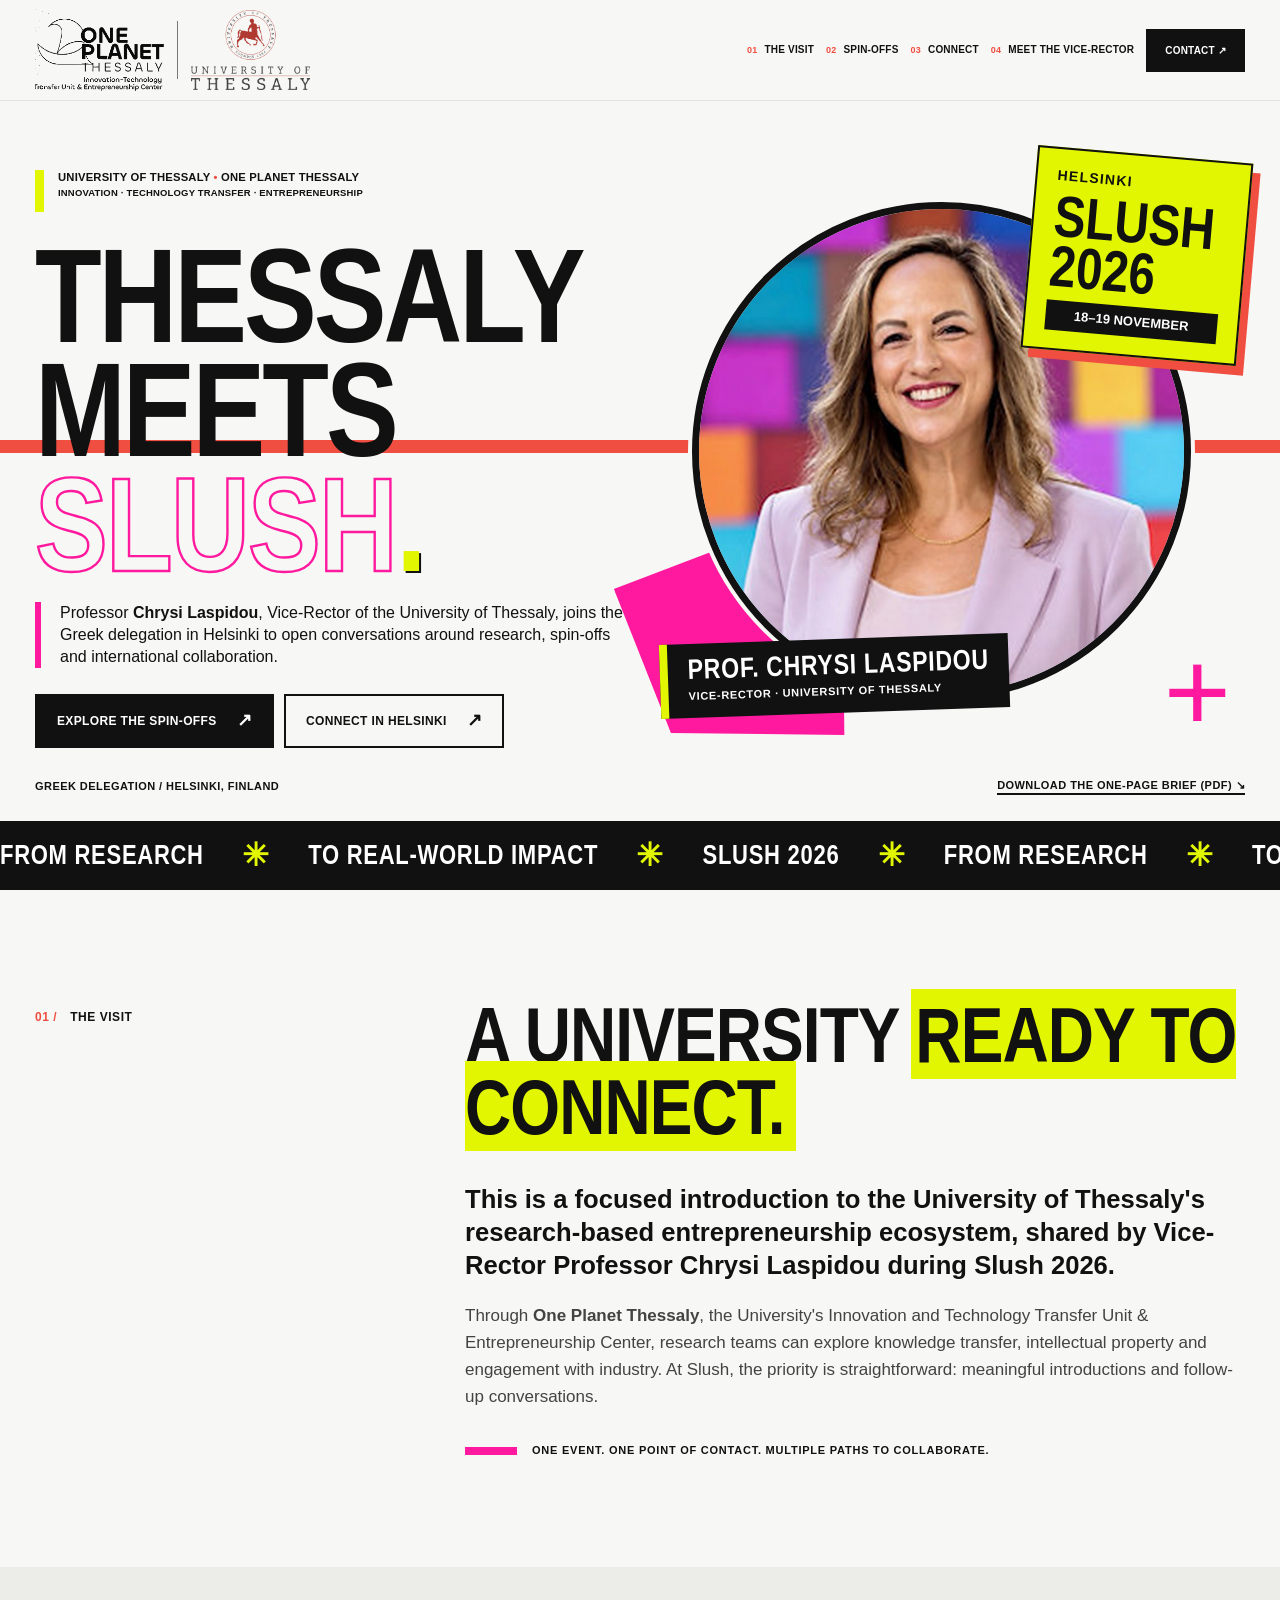
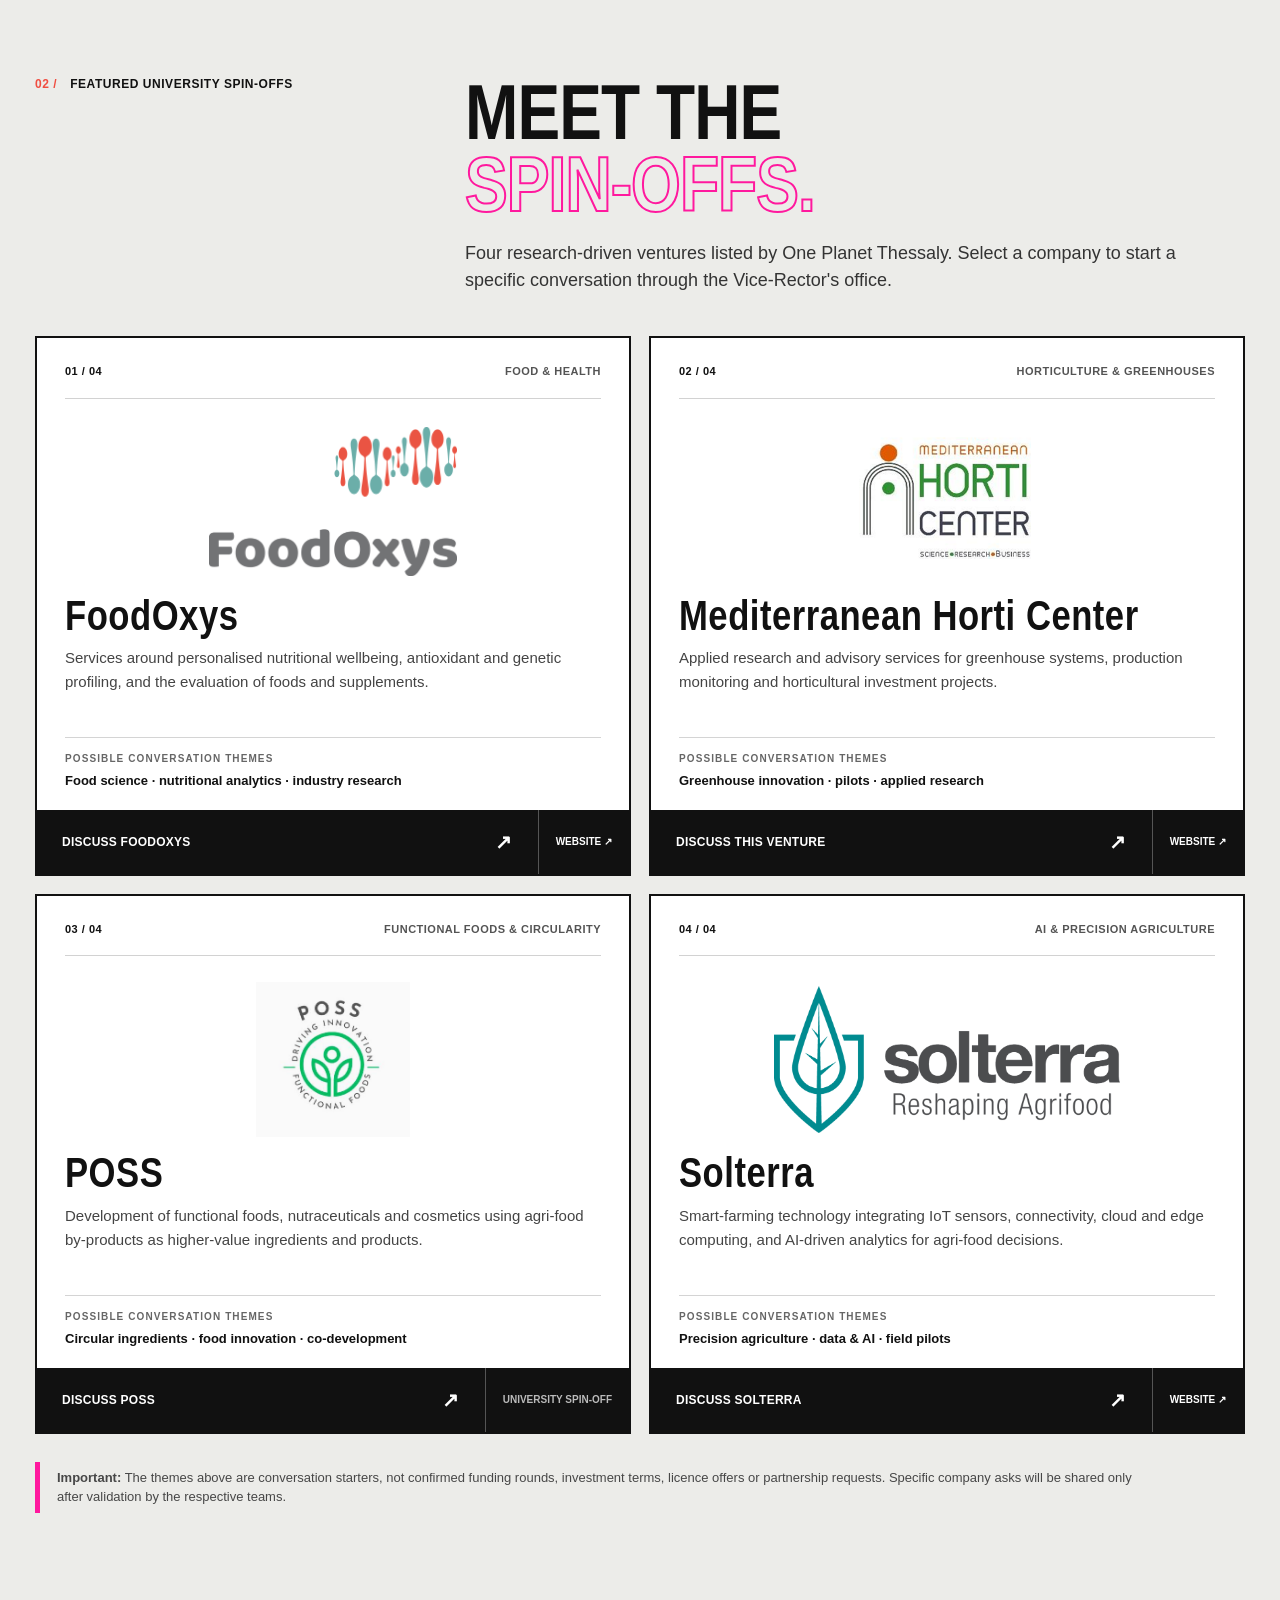
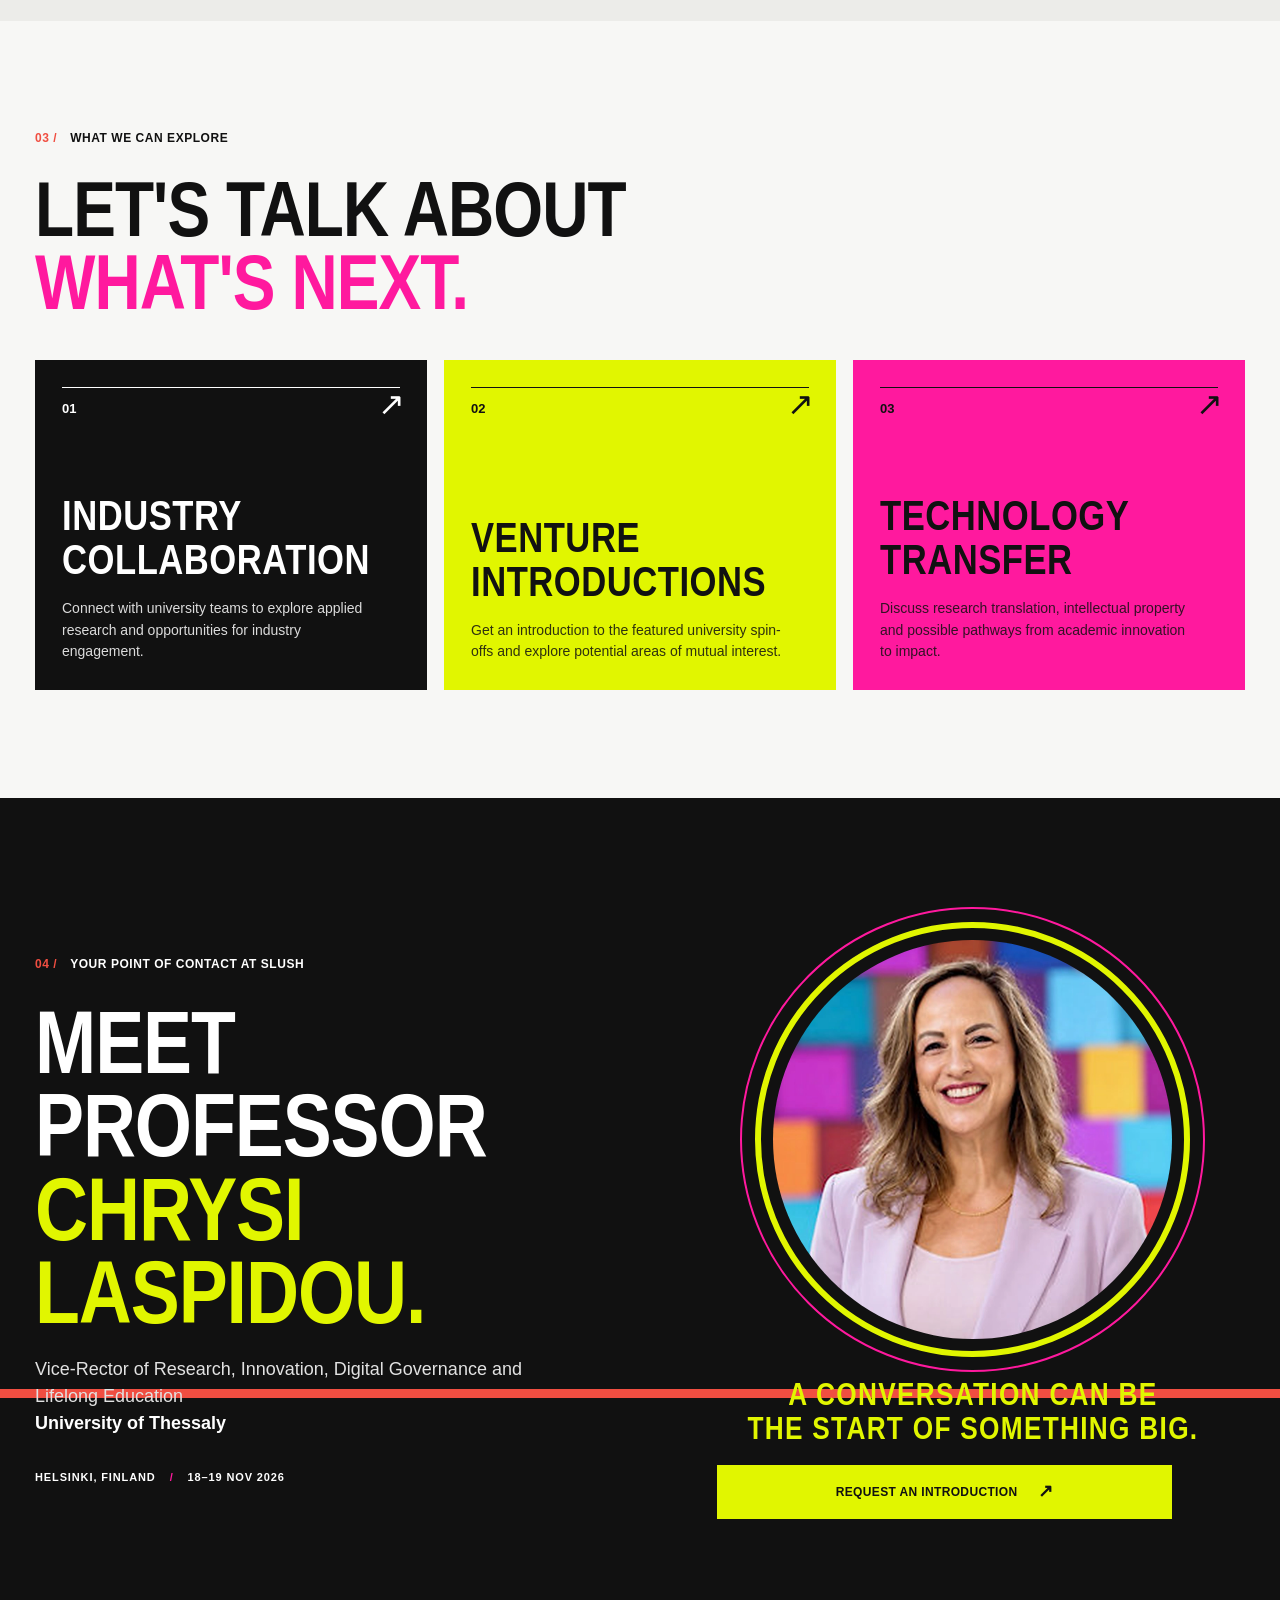
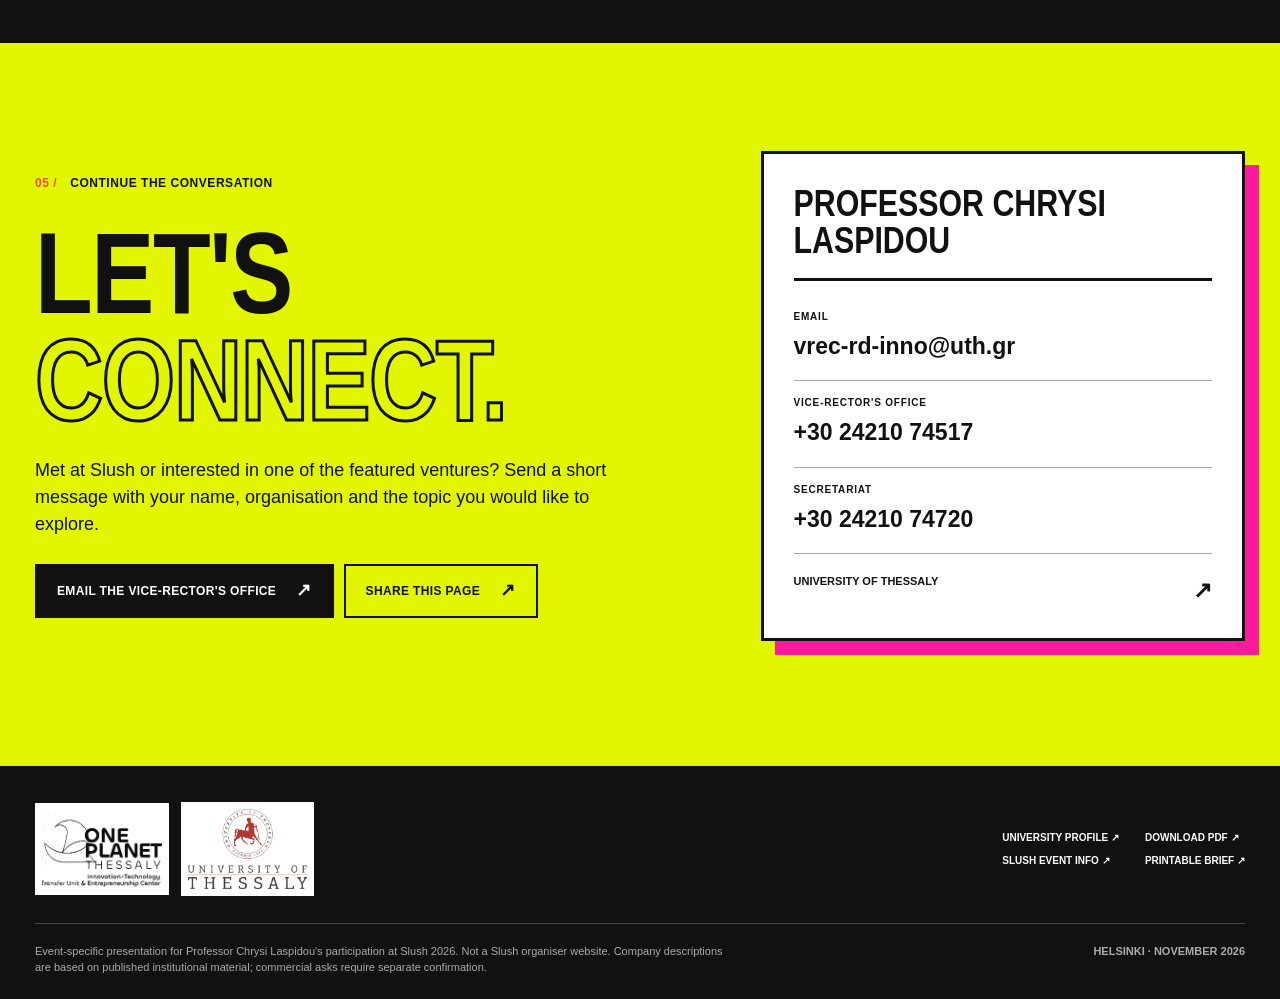
==== commit 85ab8243: "Refactor introduction heading to visit heading format" ====
--- a/index.html
+++ b/index.html
@@ -108,7 +108,10 @@
         <div class="site-container intro-grid">
           <div class="section-label"><span class="number">01 /</span><span>THE VISIT</span></div>
           <div class="intro-body">
-            <h2 id="introduction-heading">A UNIVERSITY<br><span class="accent-highlight">READY TO CONNECT.</span></h2>
+            <h2 class="visit-heading">
+              <span class="visit-heading-line">A UNIVERSITY</span>
+              <span class="accent-highlight visit-heading-highlight">READY TO CONNECT.</span>
+            </h2>            
             <p class="big-copy">This is a focused introduction to the University of Thessaly's research-based entrepreneurship ecosystem, shared by Vice-Rector Professor Chrysi Laspidou during <strong>Slush 2026</strong>.</p>
             <p>Through <strong>One Planet Thessaly</strong>, the University's Innovation and Technology Transfer Unit &amp; Entrepreneurship Center, research teams can explore knowledge transfer, intellectual property and engagement with industry. At Slush, the priority is straightforward: meaningful introductions and follow-up conversations.</p>
             <div class="intro-signature"><span class="signature-line"></span><span>ONE EVENT. ONE POINT OF CONTACT. MULTIPLE PATHS TO COLLABORATE.</span></div>
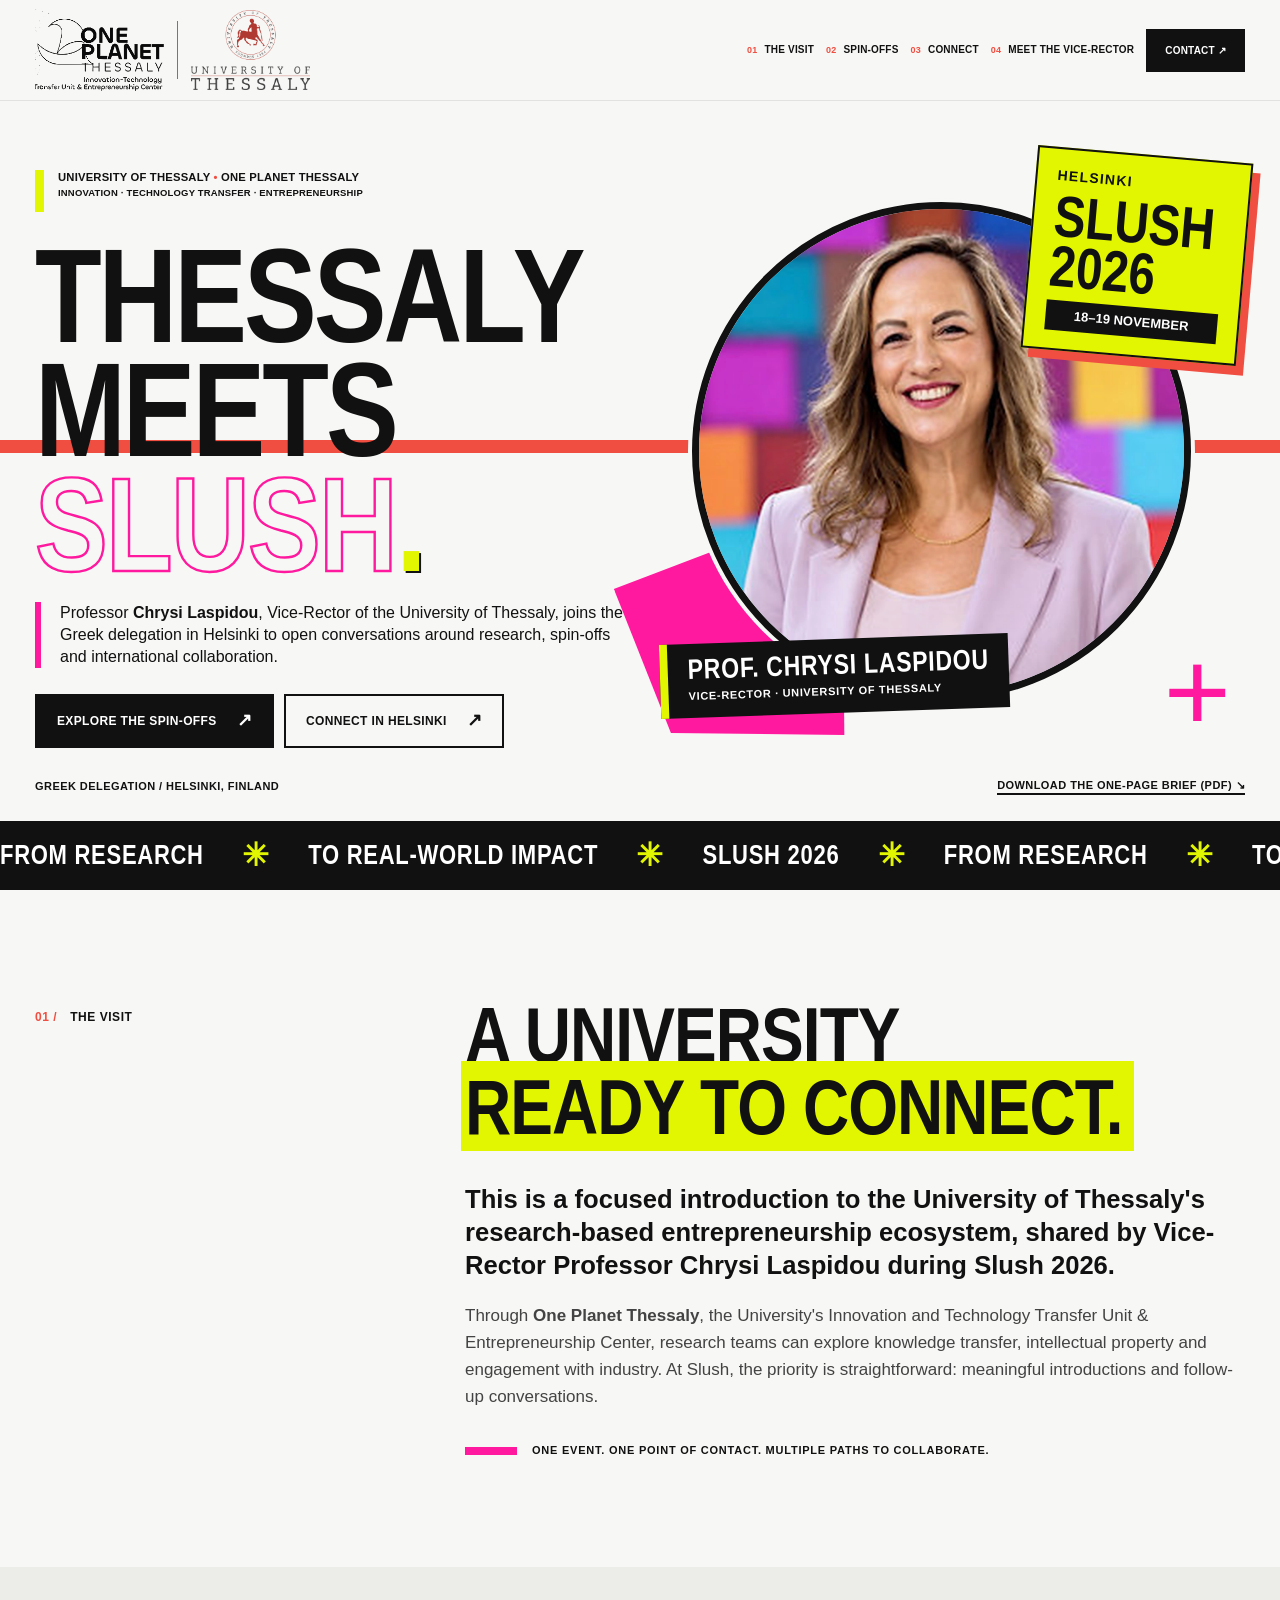
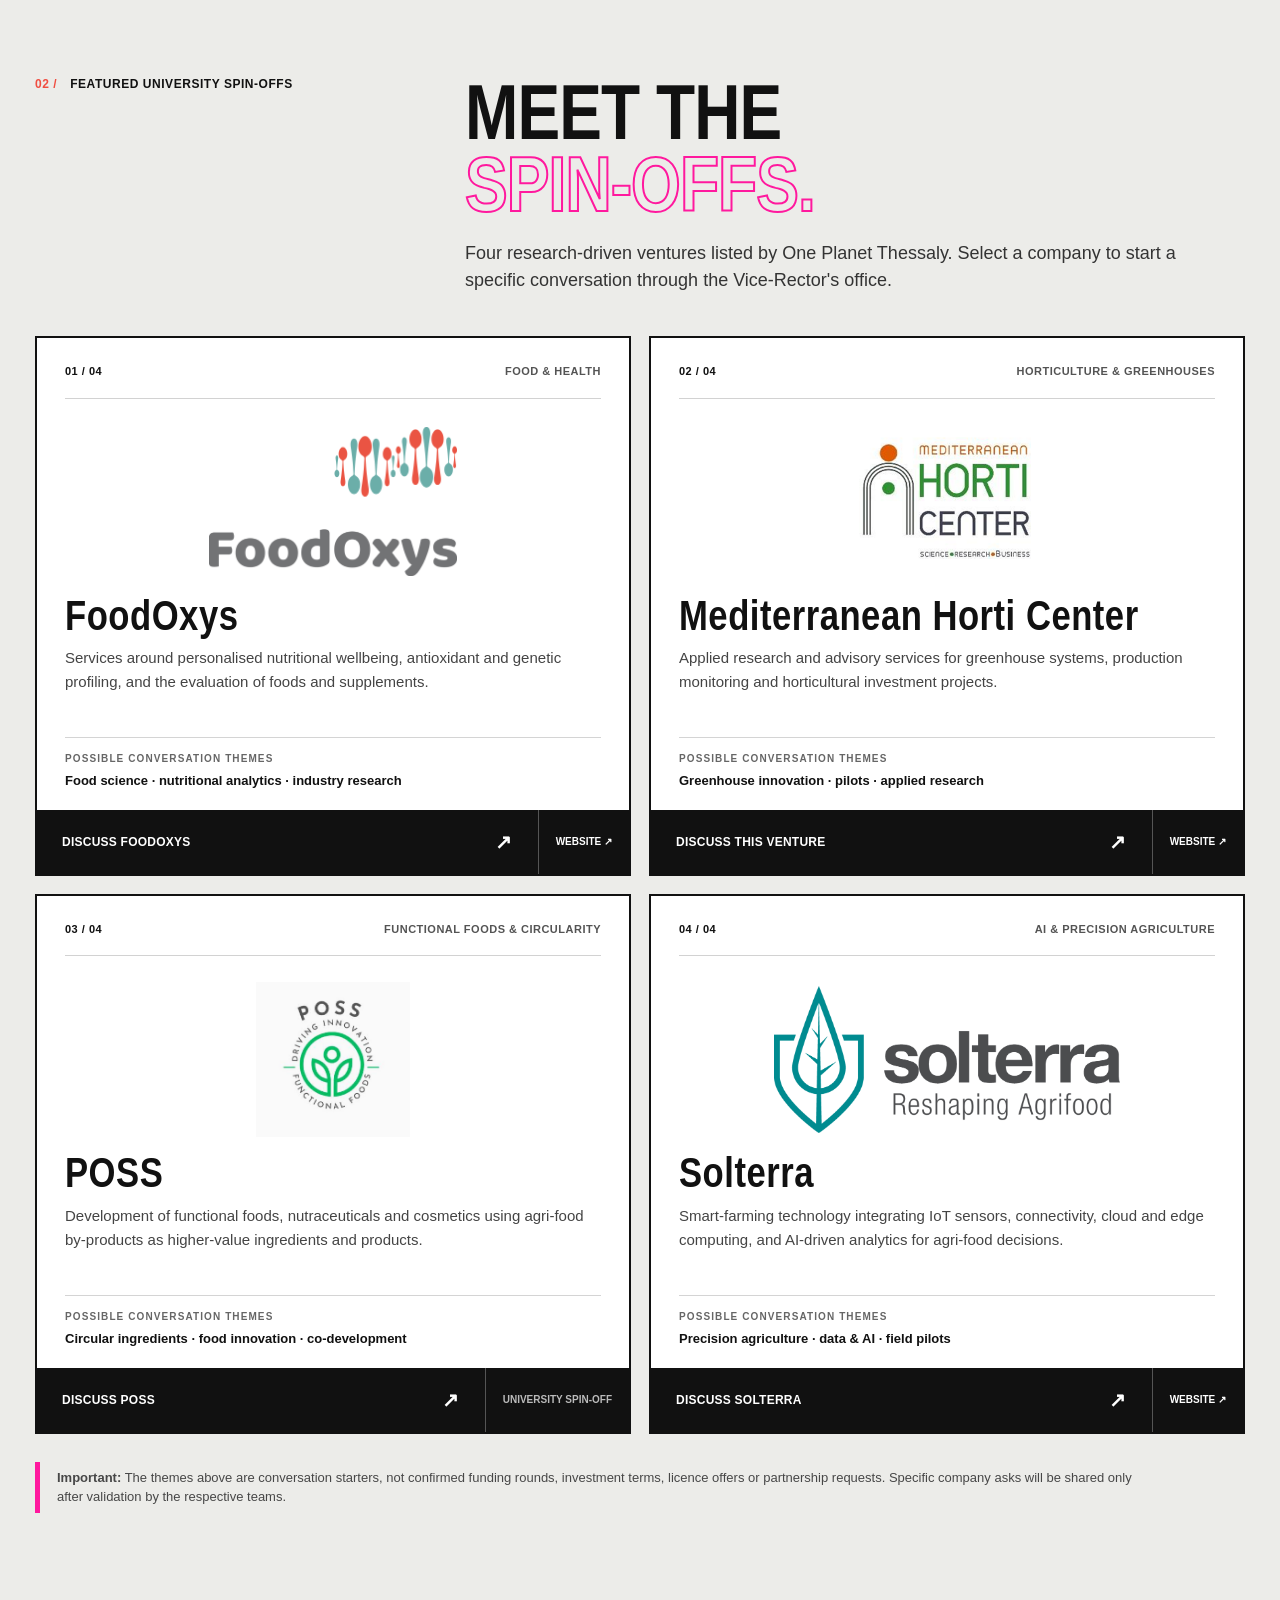
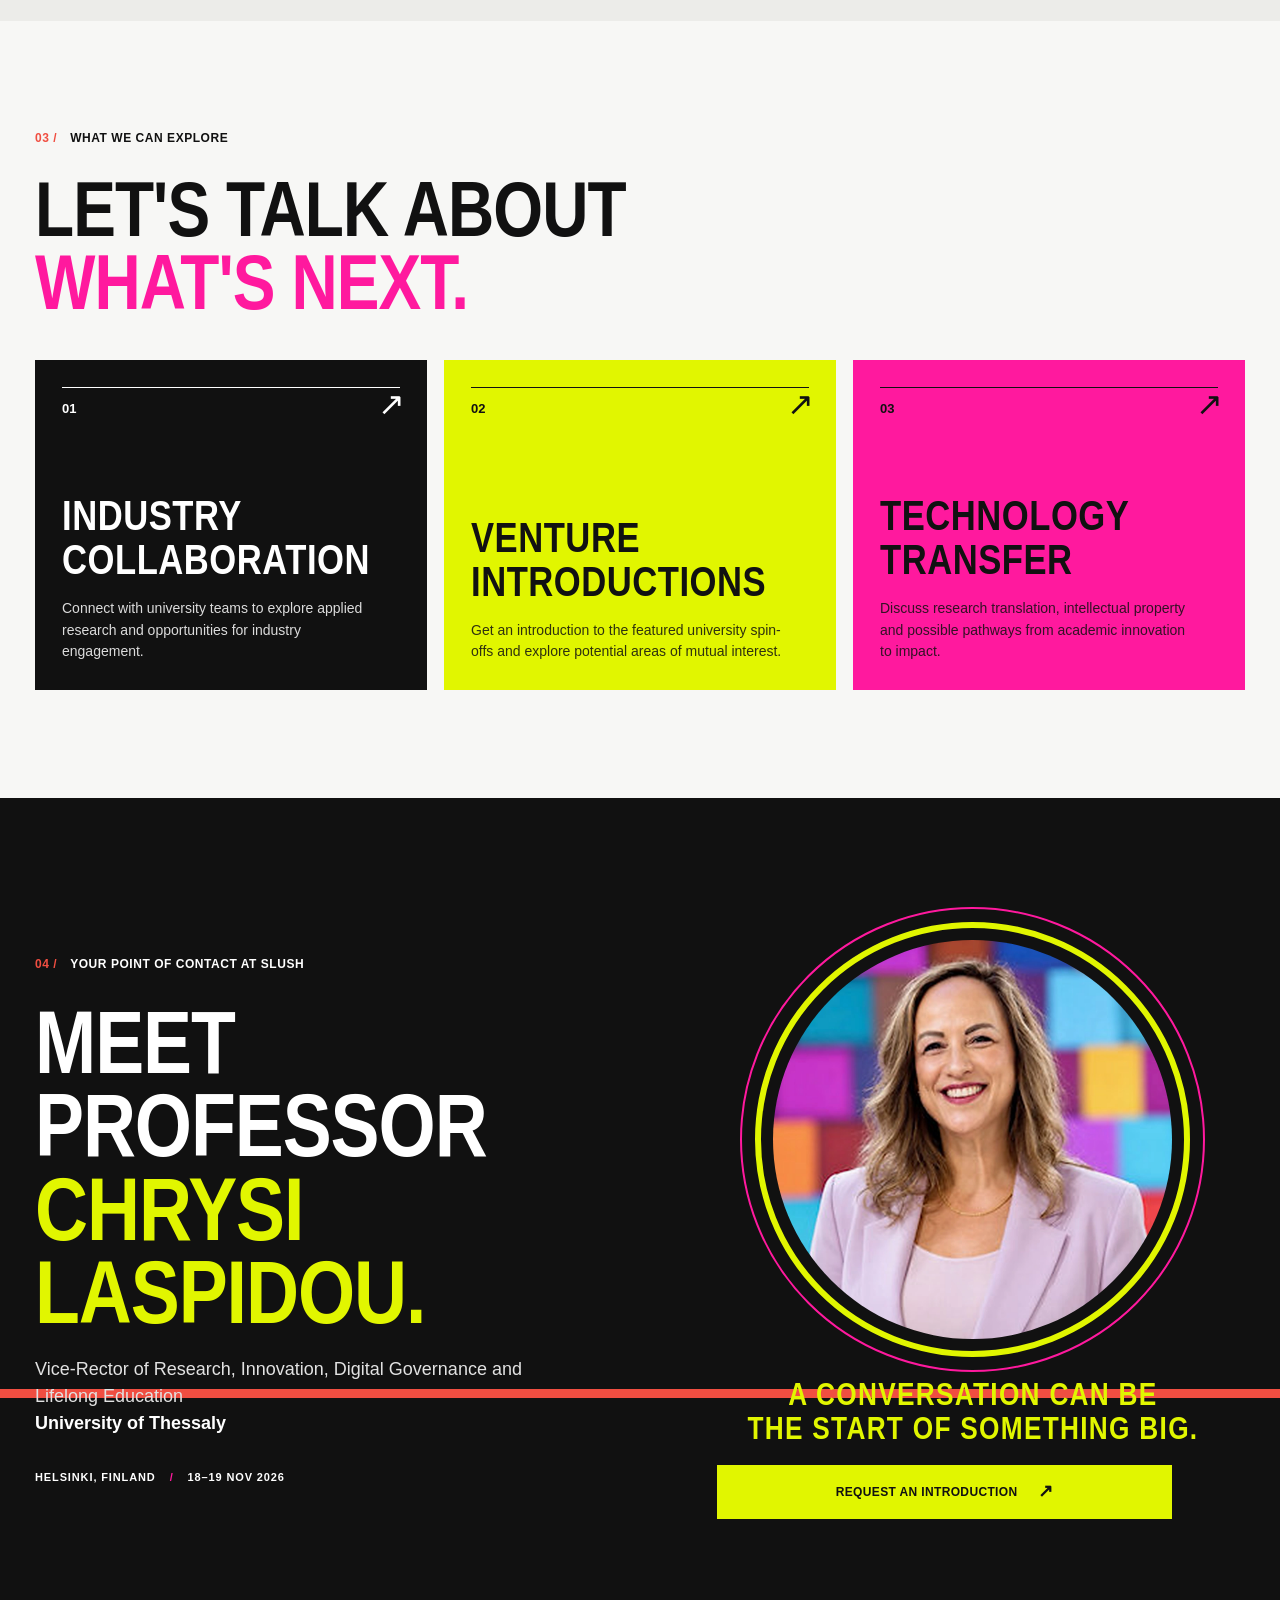
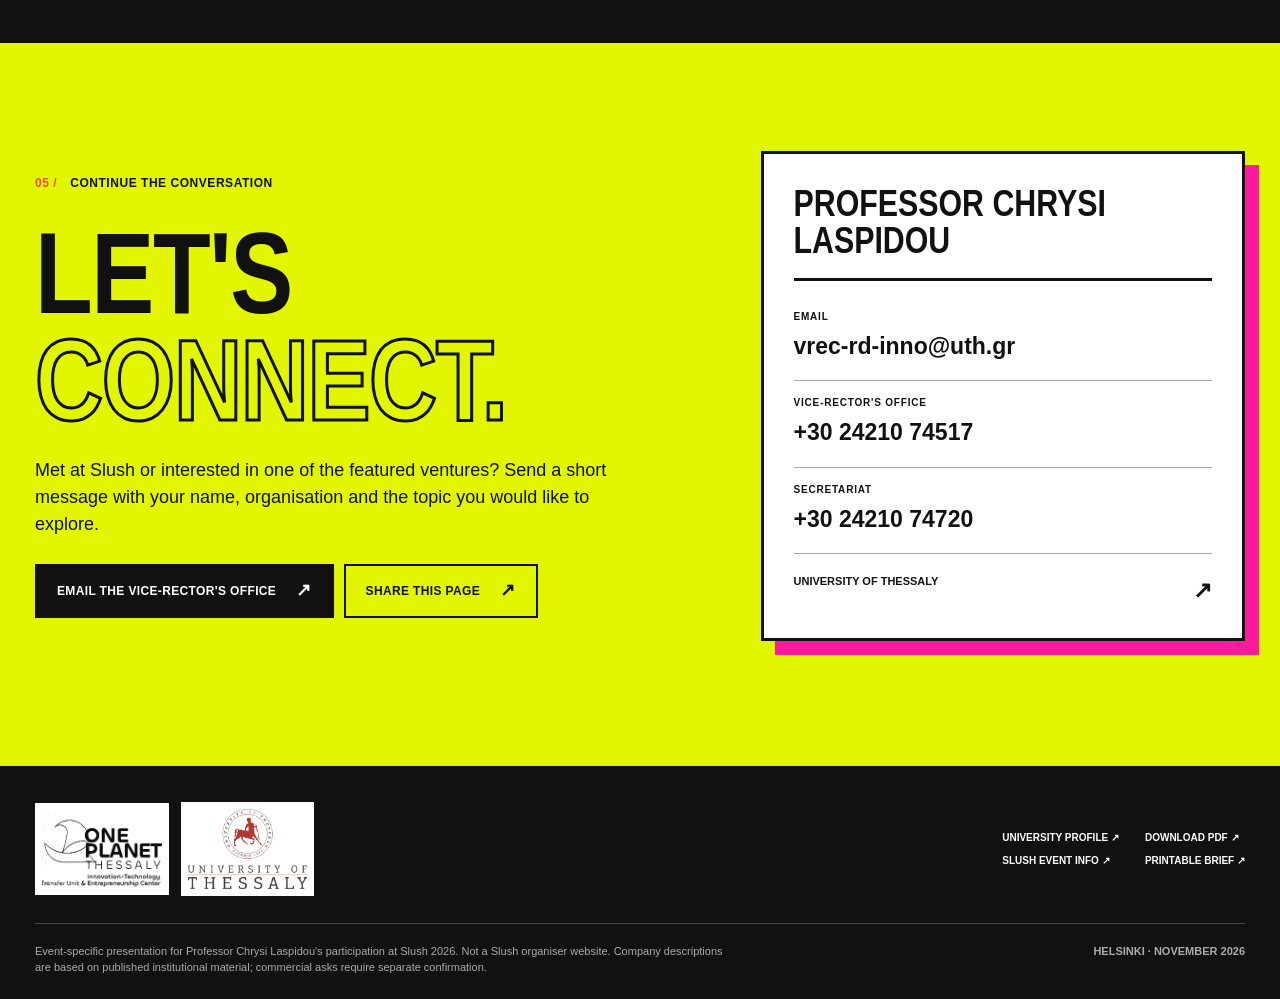
==== commit 20222cc3: "Fix HTML formatting in visit heading section" ====
--- a/index.html
+++ b/index.html
@@ -109,7 +109,7 @@
           <div class="section-label"><span class="number">01 /</span><span>THE VISIT</span></div>
           <div class="intro-body">
             <h2 class="visit-heading">
-              <span class="visit-heading-line">A UNIVERSITY</span>
+              <span class="visit-heading-line">A UNIVERSITY</span><br>
               <span class="accent-highlight visit-heading-highlight">READY TO CONNECT.</span>
             </h2>            
             <p class="big-copy">This is a focused introduction to the University of Thessaly's research-based entrepreneurship ecosystem, shared by Vice-Rector Professor Chrysi Laspidou during <strong>Slush 2026</strong>.</p>
